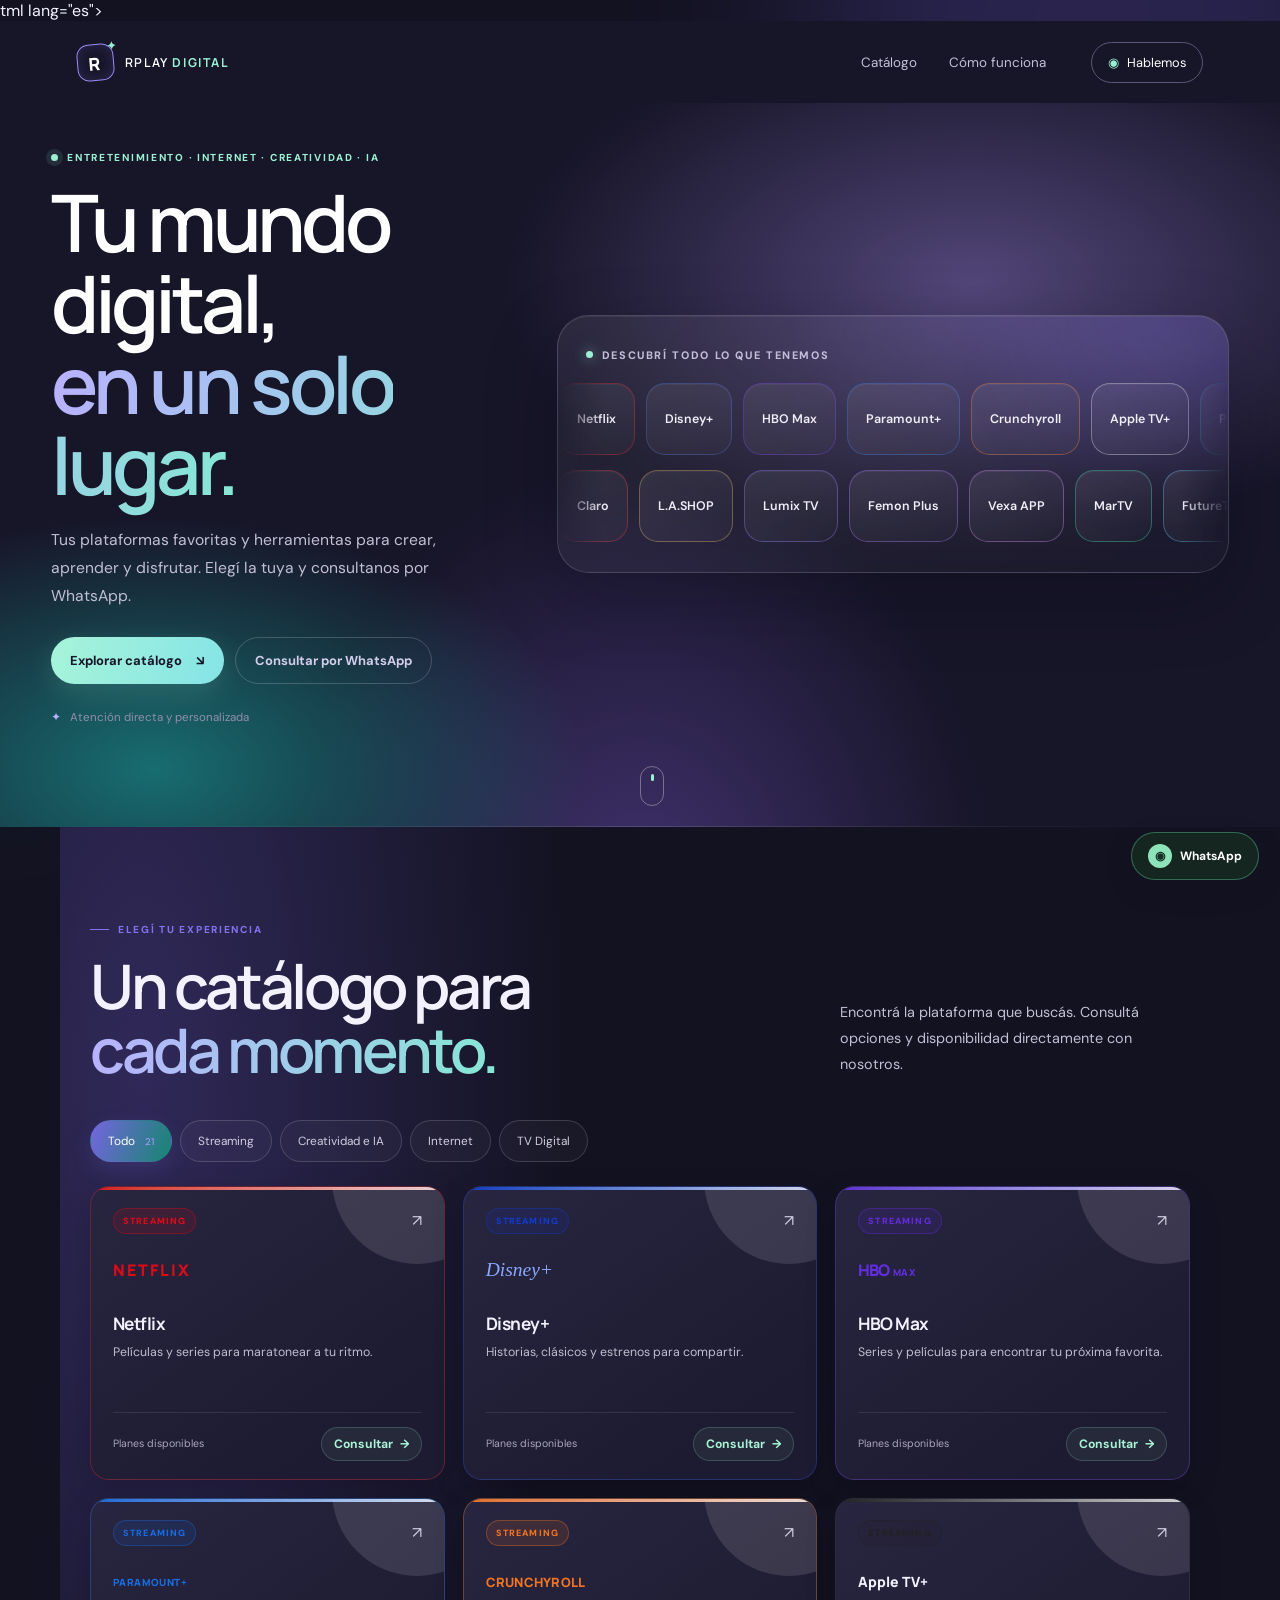
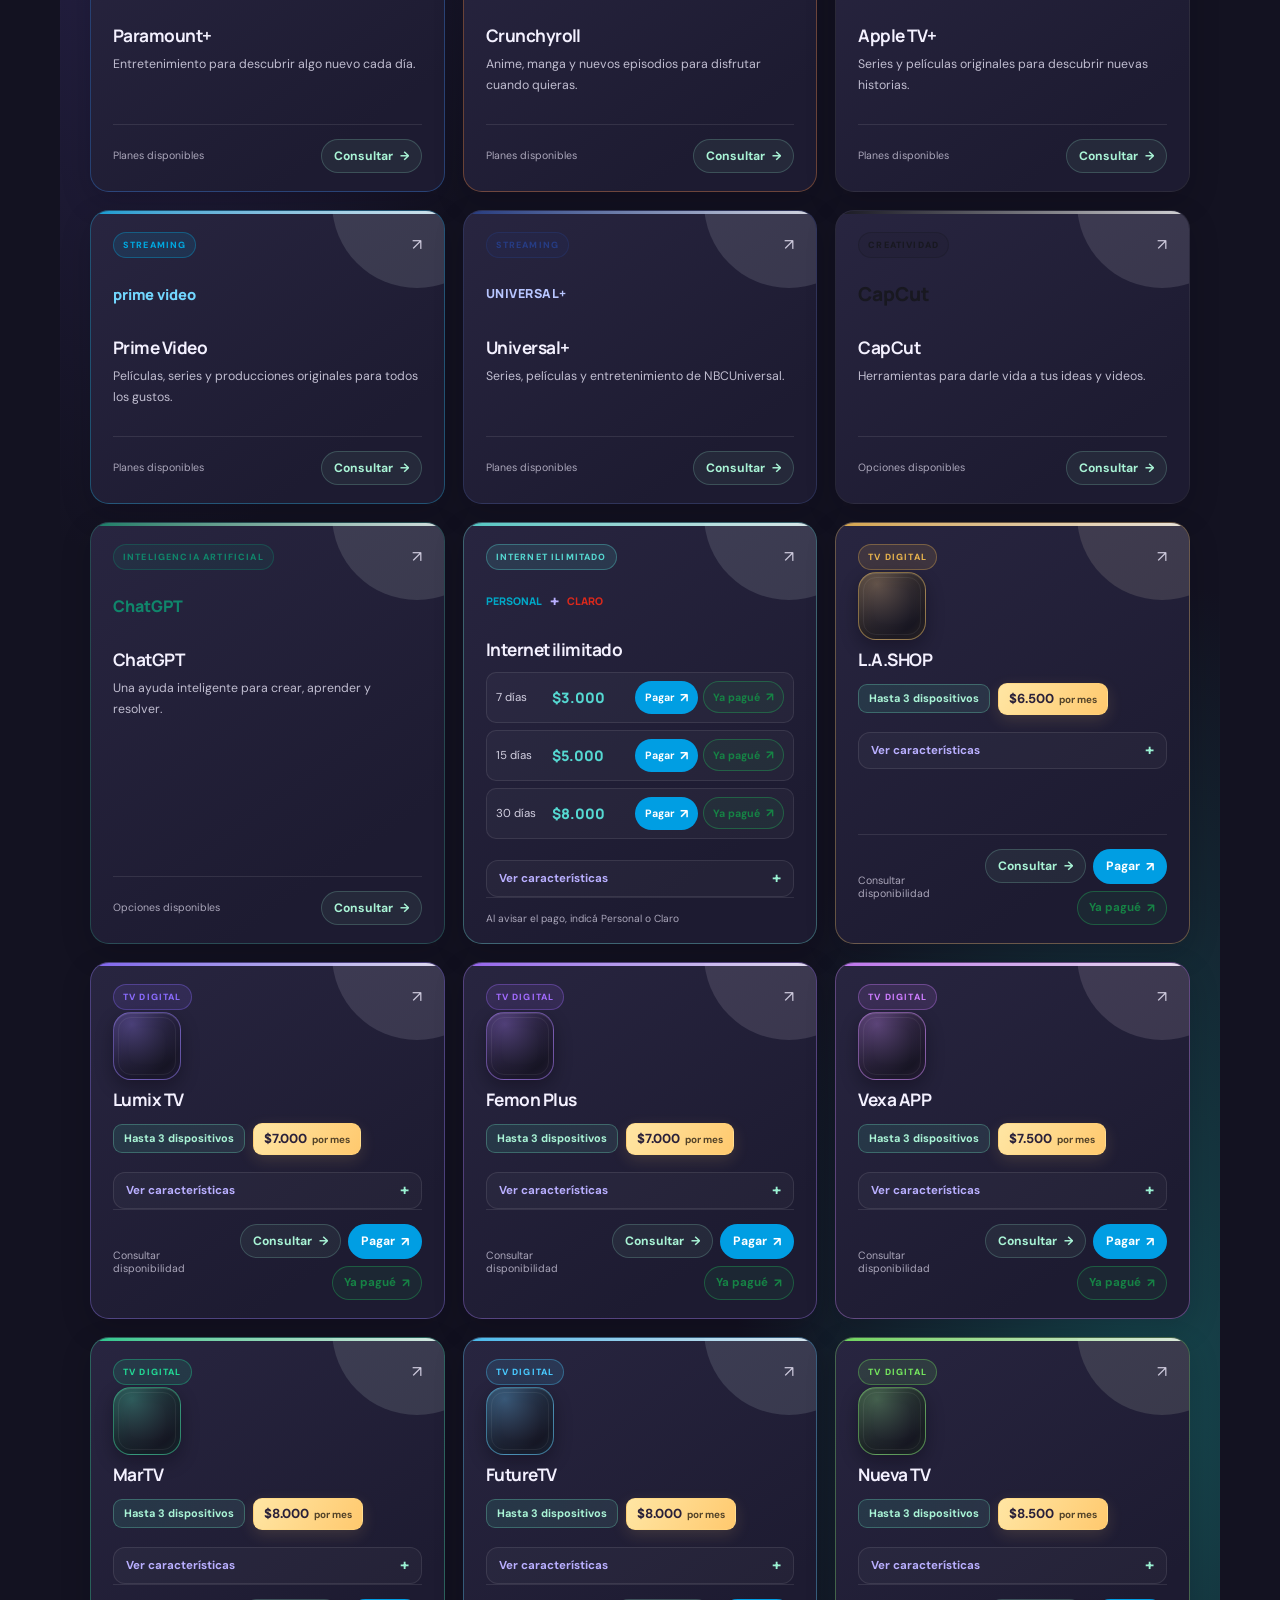
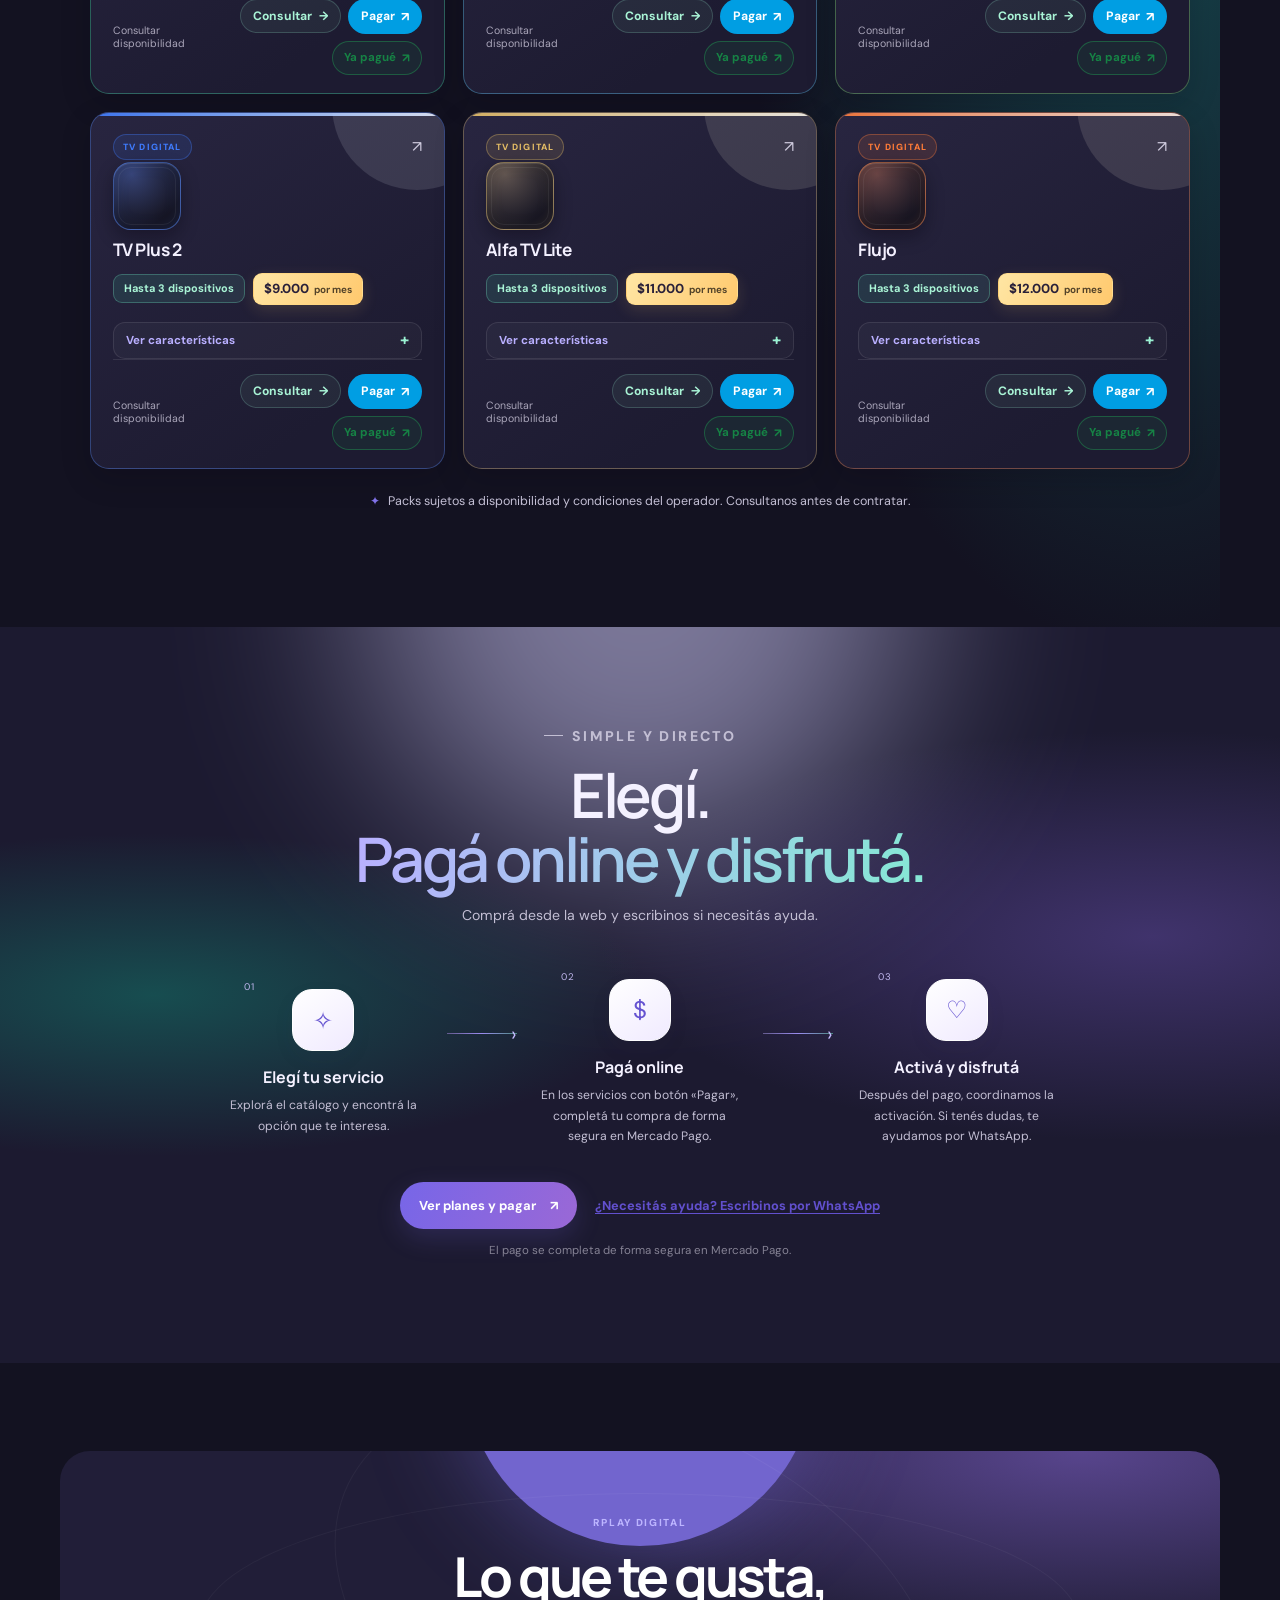
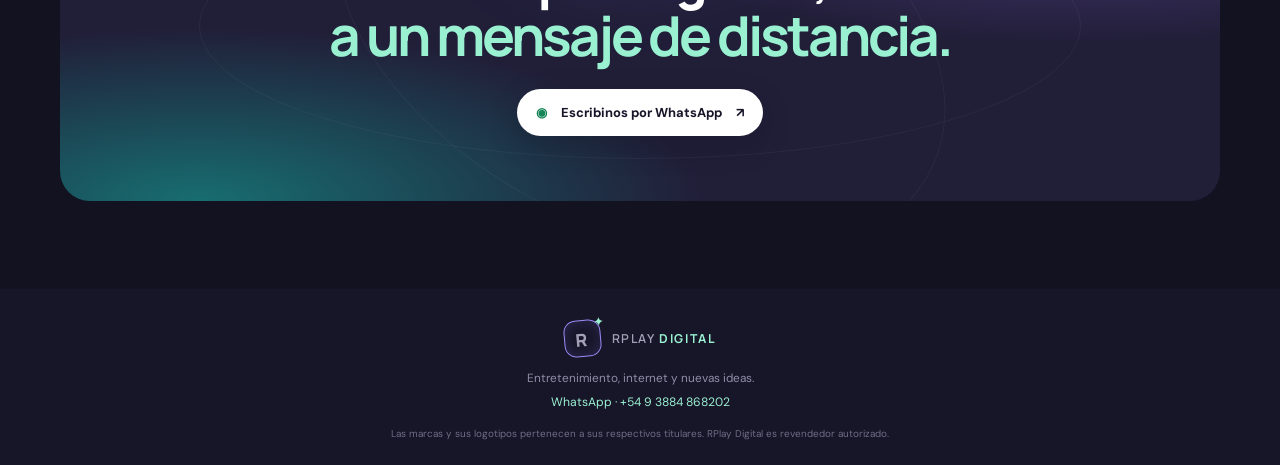
==== index.html @ 7e79f1ab "Subir estructura inicial del sitio" ====
tml lang="es">
<head>
  <meta charset="utf-8">
  <meta name="viewport" content="width=device-width, initial-scale=1">
  <meta name="theme-color" content="#171528">
  <meta name="description" content="Entretenimiento, internet, creatividad e inteligencia artificial con RPlay Digital.">
  <title>RPlay Digital — Tu mundo digital, en un solo lugar</title>
  <link rel="preconnect" href="https://fonts.googleapis.com">
  <link rel="preconnect" href="https://fonts.gstatic.com" crossorigin>
  <link href="https://fonts.googleapis.com/css2?family=DM+Sans:wght@400;500;600;700&family=Manrope:wght@400;500;600;700;800&display=swap" rel="stylesheet">
  <link rel="stylesheet" href="styles.css?v=20261019-rplay-internet-all-plans">
</head>
<body>
  <div class="ambient ambient-one" aria-hidden="true"></div>
  <div class="ambient ambient-two" aria-hidden="true"></div>
  <div class="stars" aria-hidden="true"></div>

  <header class="header">
    <a class="brand" href="#inicio" aria-label="RPlay Digital, inicio">
      <span class="brand-mark">R<i>✦</i></span><span>RPLAY <b>DIGITAL</b></span>
    </a>
    <nav class="nav" id="nav"><a href="#catalogo">Catálogo</a><a href="#como-funciona">Cómo funciona</a></nav>
    <a class="header-link" href="https://wa.me/5493884868202?text=Hola%2C%20quiero%20consultar%20por%20RPlay%20Digital." target="_blank" rel="noopener noreferrer"><span>◉</span> Hablemos</a>
  </header>

  <main id="inicio">
    <section class="hero">
      <div class="hero-copy reveal">
        <p class="eyebrow"><i></i> ENTRETENIMIENTO · INTERNET · CREATIVIDAD · IA</p>
        <h1>Tu mundo digital,<br><em>en un solo lugar.</em></h1>
        <p class="lead">Tus plataformas favoritas y herramientas para crear, aprender y disfrutar. Elegí la tuya y consultanos por WhatsApp.</p>
        <div class="hero-actions"><a class="button button-mint" href="#catalogo">Explorar catálogo <span>↘</span></a><a class="button button-outline" href="https://wa.me/5493884868202?text=Hola%2C%20quiero%20hacer%20una%20consulta." target="_blank" rel="noopener noreferrer">Consultar por WhatsApp</a></div>
        <p class="small-note"><span>✦</span> Atención directa y personalizada</p>
      </div>
      <div class="hero-art reveal" role="group" aria-label="Marcas disponibles en el catálogo">
        <div class="streaming-showcase">
          <p class="showcase-label">DESCUBRÍ TODO LO QUE TENEMOS</p>
          <div class="platform-marquee" id="platform-marquee" aria-label="Plataformas disponibles"></div>
        </div>
      </div>      <a class="scroll-cue" href="#catalogo" aria-label="Bajar al catálogo"><span></span></a>
    </section>

    <section class="catalog section" id="catalogo">
      <div class="section-heading reveal">
        <div><p class="eyebrow light"><i></i> ELEGÍ TU EXPERIENCIA</p><h2>Un catálogo para<br><em>cada momento.</em></h2></div>
        <p>Encontrá la plataforma que buscás. Consultá opciones y disponibilidad directamente con nosotros.</p>
      </div>
      <div class="filters reveal" role="group" aria-label="Filtrar catálogo">
        <button class="filter active" data-filter="todos" type="button" aria-pressed="true">Todo <small>21</small></button>
        <button class="filter" data-filter="streaming" type="button" aria-pressed="false">Streaming</button>
        <button class="filter" data-filter="creatividad" type="button" aria-pressed="false">Creatividad e IA</button>
        <button class="filter" data-filter="internet" type="button" aria-pressed="false">Internet</button>
        <button class="filter" data-filter="tv" type="button" aria-pressed="false">TV Digital</button>
      </div>

      <div class="products">
        <article class="product reveal" data-category="streaming" style="--accent:#e50914;--tint:#fff0f0">
          <div class="product-meta"><span>STREAMING</span><b>↗</b></div>
          <div class="logo netflix"><img src="https://cdn.simpleicons.org/netflix/E50914" alt="Netflix" loading="lazy"><strong>NETFLIX</strong></div>
          <h3>Netflix</h3><p>Películas y series para maratonear a tu ritmo.</p>
          <div class="product-bottom"><span>Planes disponibles</span><a class="order-link" data-product="Netflix" href="#">Consultar <b>→</b></a></div>
        </article>
        <article class="product reveal" data-category="streaming" style="--accent:#113ccf;--tint:#eef2ff">
          <div class="product-meta"><span>STREAMING</span><b>↗</b></div>
          <div class="logo disney"><img src="https://commons.wikimedia.org/wiki/Special:Redirect/file/Disney%2B%202024.svg" alt="Disney+" loading="lazy"><strong>Disney<span>+</span></strong></div>
          <h3>Disney+</h3><p>Historias, clásicos y estrenos para compartir.</p>
          <div class="product-bottom"><span>Planes disponibles</span><a class="order-link" data-product="Disney+" href="#">Consultar <b>→</b></a></div>
        </article>
        <article class="product reveal" data-category="streaming" style="--accent:#642de0;--tint:#f3eeff">
          <div class="product-meta"><span>STREAMING</span><b>↗</b></div>
          <div class="logo hbo"><img src="https://cdn.simpleicons.org/hbomax/642DE0" alt="HBO Max" loading="lazy"><strong>HBO<span>MAX</span></strong></div>
          <h3>HBO Max</h3><p>Series y películas para encontrar tu próxima favorita.</p>
          <div class="product-bottom"><span>Planes disponibles</span><a class="order-link" data-product="HBO Max" href="#">Consultar <b>→</b></a></div>
        </article>
        <article class="product reveal" data-category="streaming" style="--accent:#176fe5;--tint:#edf5ff">
          <div class="product-meta"><span>STREAMING</span><b>↗</b></div>
          <div class="logo paramount"><img src="https://cdn.simpleicons.org/paramountplus/176FE5" alt="Paramount+" loading="lazy"><strong>PARAMOUNT<span>+</span></strong></div>
          <h3>Paramount+</h3><p>Entretenimiento para descubrir algo nuevo cada día.</p>
          <div class="product-bottom"><span>Planes disponibles</span><a class="order-link" data-product="Paramount+" href="#">Consultar <b>→</b></a></div>
        </article>
        <article class="product reveal" data-category="streaming" style="--accent:#f47521;--tint:#fff2e8">
          <div class="product-meta"><span>STREAMING</span><b>↗</b></div>
          <div class="logo crunchyroll"><img src="https://cdn.simpleicons.org/crunchyroll/F47521" alt="Crunchyroll" loading="lazy"><strong>CRUNCHYROLL</strong></div>
          <h3>Crunchyroll</h3><p>Anime, manga y nuevos episodios para disfrutar cuando quieras.</p>
          <div class="product-bottom"><span>Planes disponibles</span><a class="order-link" data-product="Crunchyroll" href="#">Consultar <b>→</b></a></div>
        </article>        <article class="product reveal" data-category="streaming" style="--accent:#222222;--tint:#f0eff4">
          <div class="product-meta"><span>STREAMING</span><b>↗</b></div>
          <div class="logo appletv"><img src="https://cdn.simpleicons.org/appletv/222222" alt="Apple TV+" loading="lazy"><strong>Apple TV+</strong></div>
          <h3>Apple TV+</h3><p>Series y películas originales para descubrir nuevas historias.</p>
          <div class="product-bottom"><span>Planes disponibles</span><a class="order-link" data-product="Apple TV+" href="#">Consultar <b>→</b></a></div>
        </article>
        <article class="product reveal" data-category="streaming" style="--accent:#00a8e0;--tint:#e8f8ff">
          <div class="product-meta"><span>STREAMING</span><b>↗</b></div>
          <div class="logo primevideo"><img src="https://commons.wikimedia.org/wiki/Special:Redirect/file/Prime%20Video%20logo%20%282024%29.svg" alt="Prime Video" loading="lazy"><strong>prime video</strong></div>
          <h3>Prime Video</h3><p>Películas, series y producciones originales para todos los gustos.</p>
          <div class="product-bottom"><span>Planes disponibles</span><a class="order-link" data-product="Prime Video" href="#">Consultar <b>→</b></a></div>
        </article>
        <article class="product reveal" data-category="streaming" style="--accent:#263c84;--tint:#eef1ff">
          <div class="product-meta"><span>STREAMING</span><b>↗</b></div>
          <div class="logo universalplus"><img src="https://universalplus.com/assets/logo.svg" alt="Universal+" loading="lazy"><strong>UNIVERSAL+</strong></div>
          <h3>Universal+</h3><p>Series, películas y entretenimiento de NBCUniversal.</p>
          <div class="product-bottom"><span>Planes disponibles</span><a class="order-link" data-product="Universal+" href="#">Consultar <b>→</b></a></div>
        </article>        <article class="product reveal" data-category="creatividad" style="--accent:#181820;--tint:#efeff2">
          <div class="product-meta"><span>CREATIVIDAD</span><b>↗</b></div>
          <div class="logo capcut"><img src="https://commons.wikimedia.org/wiki/Special:Redirect/file/CapCut%20logo.svg" alt="CapCut" loading="lazy"><strong>CapCut</strong></div>
          <h3>CapCut</h3><p>Herramientas para darle vida a tus ideas y videos.</p>
          <div class="product-bottom"><span>Opciones disponibles</span><a class="order-link" data-product="CapCut" href="#">Consultar <b>→</b></a></div>
        </article>
        <article class="product reveal" data-category="creatividad" style="--accent:#10866b;--tint:#eaf8f3">
          <div class="product-meta"><span>INTELIGENCIA ARTIFICIAL</span><b>↗</b></div>
          <div class="logo chatgpt"><img src="https://commons.wikimedia.org/wiki/Special:Redirect/file/OpenAI%20logo%202025%20%28symbol%29.svg" alt="ChatGPT" loading="lazy"><strong>ChatGPT</strong></div>
          <h3>ChatGPT</h3><p>Una ayuda inteligente para crear, aprender y resolver.</p>
          <div class="product-bottom"><span>Opciones disponibles</span><a class="order-link" data-product="ChatGPT" href="#">Consultar <b>→</b></a></div>
        </article>
        <article class="product reveal" data-category="internet" style="--accent:#55d8d1;--tint:#e8fbff">
          <div class="product-meta"><span>INTERNET ILIMITADO</span><b>↗</b></div>
          <div class="internet-providers" aria-label="Disponible con Personal y Claro">
            <div class="logo personal"><img src="https://www.personal.com.ar/content/dam/teco-cms-ecosystem/logo/brand.svg" alt="Personal" loading="lazy"><strong>PERSONAL</strong></div>
            <span class="provider-divider" aria-hidden="true">+</span>
            <div class="logo claro"><img src="https://www.claro.com.ar/static/claro-logo-red-atlas-2.svg" alt="Claro" loading="lazy"><strong>CLARO</strong></div>
          </div>
          <h3>Internet ilimitado</h3>
          <div class="internet-prices" aria-label="Elegí la duración del pack">
            <div class="internet-price-option"><span>7 días</span><strong>$3.000</strong><div class="product-actions"><a class="payment-link" data-receipt-product="Internet ilimitado · 7 días" href="https://mpago.li/23w88dt" target="_blank" rel="noopener noreferrer" aria-label="Pagar internet ilimitado por 7 días, 3.000 pesos, con Mercado Pago">Pagar <b>↗</b></a></div></div>
            <div class="internet-price-option"><span>15 días</span><strong>$5.000</strong><div class="product-actions"><a class="payment-link" data-receipt-product="Internet ilimitado · 15 días" href="https://mpago.li/21dtBJM" target="_blank" rel="noopener noreferrer" aria-label="Pagar internet ilimitado por 15 días, 5.000 pesos, con Mercado Pago">Pagar <b>↗</b></a></div></div>
            <div class="internet-price-option"><span>30 días</span><strong>$8.000</strong><div class="product-actions"><a class="payment-link" data-receipt-product="Internet ilimitado · 30 días" href="https://mpago.li/128BmPK" target="_blank" rel="noopener noreferrer" aria-label="Pagar internet ilimitado por 30 días, 8.000 pesos, con Mercado Pago">Pagar <b>↗</b></a></div></div>
          </div>
          <details class="tv-features">
            <summary>Ver características</summary>
            <p>Compatible solo con Android, celulares y Smart TV.</p>
            <span class="tv-features__label">Compatible con</span>
            <div class="tv-compatibility" aria-label="Compatible con Android, celulares y Smart TV">
              <span><img src="https://cdn.simpleicons.org/android/3DDC84" alt="" loading="lazy">Android</span>
              <span><svg viewBox="0 0 24 24" aria-hidden="true"><rect x="5" y="2.5" width="14" height="19" rx="2.5"></rect><path d="M10 18.5h4"></path></svg>Celular</span>
              <span><svg viewBox="0 0 24 24" aria-hidden="true"><rect x="2.5" y="3.5" width="19" height="14" rx="2"></rect><path d="M8 21h8M12 17.5V21"></path></svg>Smart TV</span>
            </div>
          </details>
          <div class="product-bottom"><span>Al avisar el pago, indicá Personal o Claro</span></div>
        </article>
        <article class="product reveal" data-category="tv" style="--accent:#e8b34d;--tint:#fff5df">
          <div class="product-meta"><span>TV DIGITAL</span><b>↗</b></div>
          <div class="logo tv-app"><span class="tv-app-tile"><img src="assets/tv-apps/la-shop.png" alt="Logo L.A.SHOP" loading="lazy"></span></div>
          <h3>L.A.SHOP</h3><p class="tv-offer-summary"><span>Hasta 3 dispositivos</span><strong>$6.500 <small>por mes</small></strong></p>
          <details class="tv-features tv-features--alfa">
            <summary>Ver características</summary>
            <p>Funciona en hasta <strong>3 dispositivos</strong>.</p>
            <span class="tv-features__label">Compatible con</span>
            <div class="tv-compatibility" aria-label="Compatible con IPTV Smarters, LG, Samsung, Smart TV y celulares">
              <span><img src="assets/tv-apps/iptv-smarters-white.png" alt="" loading="lazy">IPTV Smarters</span>
              <span><img src="https://cdn.simpleicons.org/LG/A50034" alt="" loading="lazy">LG</span>
              <span><img src="https://cdn.simpleicons.org/Samsung/1428A0" alt="" loading="lazy">Samsung</span>
              <span><svg viewBox="0 0 24 24" aria-hidden="true"><rect x="2.5" y="3.5" width="19" height="14" rx="2"></rect><path d="M8 21h8M12 17.5V21"></path></svg>Smart TV</span>
              <span><svg viewBox="0 0 24 24" aria-hidden="true"><rect x="5" y="2.5" width="14" height="19" rx="2.5"></rect><path d="M10 18.5h4"></path></svg>Celular</span>
            </div>
          </details>
          <div class="product-bottom"><span>Consultar disponibilidad</span><div class="product-actions"><a class="order-link" data-product="L.A.SHOP" href="#">Consultar <b>→</b></a><a class="payment-link" href="https://mpago.li/1RS4ysj" target="_blank" rel="noopener noreferrer" aria-label="Pagar L.A.SHOP, 6.500 pesos, con Mercado Pago">Pagar <b>↗</b></a></div></div>
        </article>
        <article class="product reveal" data-category="tv" style="--accent:#8b6cff;--tint:#eee9ff">
          <div class="product-meta"><span>TV DIGITAL</span><b>↗</b></div>
          <div class="logo tv-app"><span class="tv-app-tile"><img src="assets/tv-apps/tv-color.png" alt="Logo Lumix TV" loading="lazy"></span></div>
          <h3>Lumix TV</h3><p class="tv-offer-summary"><span>Hasta 3 dispositivos</span><strong>$7.000 <small>por mes</small></strong></p>
          <details class="tv-features tv-features--alfa">
            <summary>Ver características</summary>
            <p>Funciona en hasta <strong>3 dispositivos</strong>.</p>
            <span class="tv-features__label">Compatible con</span>
            <div class="tv-compatibility" aria-label="Compatible con Android, Smart TV y celulares">
              <span><img src="https://cdn.simpleicons.org/android/3DDC84" alt="" loading="lazy">Android</span>
              <span><svg viewBox="0 0 24 24" aria-hidden="true"><rect x="5" y="2.5" width="14" height="19" rx="2.5"></rect><path d="M10 18.5h4"></path></svg>Celular</span>
              <span><svg viewBox="0 0 24 24" aria-hidden="true"><rect x="2.5" y="3.5" width="19" height="14" rx="2"></rect><path d="M8 21h8M12 17.5V21"></path></svg>Smart TV</span>
            </div>
          </details>
          <div class="product-bottom"><span>Consultar disponibilidad</span><div class="product-actions"><a class="order-link" data-product="Lumix TV" href="#">Consultar <b>→</b></a><a class="payment-link" href="https://mpago.li/2Nfvevu" target="_blank" rel="noopener noreferrer" aria-label="Pagar Lumix TV, 7.000 pesos, con Mercado Pago">Pagar <b>↗</b></a></div></div>
        </article>
        <article class="product reveal" data-category="tv" style="--accent:#a26bff;--tint:#f3eaff">
          <div class="product-meta"><span>TV DIGITAL</span><b>↗</b></div>
          <div class="logo tv-app"><span class="tv-app-tile"><img src="assets/tv-apps/femon-plus.png" alt="Logo Femon Plus" loading="lazy"></span></div>
          <h3>Femon Plus</h3><p class="tv-offer-summary"><span>Hasta 3 dispositivos</span><strong>$7.000 <small>por mes</small></strong></p>
          <details class="tv-features tv-features--alfa">
            <summary>Ver características</summary>
            <p>Funciona en hasta <strong>3 dispositivos</strong>.</p>
            <span class="tv-features__label">Compatible con</span>
            <div class="tv-compatibility" aria-label="Compatible con Android, Smart TV y celulares">
              <span><img src="https://cdn.simpleicons.org/android/3DDC84" alt="" loading="lazy">Android</span>
              <span><svg viewBox="0 0 24 24" aria-hidden="true"><rect x="5" y="2.5" width="14" height="19" rx="2.5"></rect><path d="M10 18.5h4"></path></svg>Celular</span>
              <span><svg viewBox="0 0 24 24" aria-hidden="true"><rect x="2.5" y="3.5" width="19" height="14" rx="2"></rect><path d="M8 21h8M12 17.5V21"></path></svg>Smart TV</span>
            </div>
          </details>
          <div class="product-bottom"><span>Consultar disponibilidad</span><div class="product-actions"><a class="order-link" data-product="Femon Plus" href="#">Consultar <b>→</b></a><a class="payment-link" href="https://mpago.li/2Nfvevu" target="_blank" rel="noopener noreferrer" aria-label="Pagar Femon Plus, 7.000 pesos, con Mercado Pago">Pagar <b>↗</b></a></div></div>
        </article>
        <article class="product reveal" data-category="tv" style="--accent:#ce7dff;--tint:#f9eaff">
          <div class="product-meta"><span>TV DIGITAL</span><b>↗</b></div>
          <div class="logo tv-app"><span class="tv-app-tile"><img src="assets/tv-apps/vexa-app.png" alt="Logo Vexa APP" loading="lazy"></span></div>
          <h3>Vexa APP</h3><p class="tv-offer-summary"><span>Hasta 3 dispositivos</span><strong>$7.500 <small>por mes</small></strong></p>
          <details class="tv-features tv-features--alfa">
            <summary>Ver características</summary>
            <p>Funciona en hasta <strong>3 dispositivos</strong>.</p>
            <span class="tv-features__label">Compatible con</span>
            <div class="tv-compatibility" aria-label="Compatible con Android, Smart TV y celulares">
              <span><img src="https://cdn.simpleicons.org/android/3DDC84" alt="" loading="lazy">Android</span>
              <span><svg viewBox="0 0 24 24" aria-hidden="true"><rect x="5" y="2.5" width="14" height="19" rx="2.5"></rect><path d="M10 18.5h4"></path></svg>Celular</span>
              <span><svg viewBox="0 0 24 24" aria-hidden="true"><rect x="2.5" y="3.5" width="19" height="14" rx="2"></rect><path d="M8 21h8M12 17.5V21"></path></svg>Smart TV</span>
            </div>
          </details>
          <div class="product-bottom"><span>Consultar disponibilidad</span><div class="product-actions"><a class="order-link" data-product="Vexa APP" href="#">Consultar <b>→</b></a><a class="payment-link" href="https://mpago.li/1pTqX5h" target="_blank" rel="noopener noreferrer" aria-label="Pagar Vexa APP, 7.500 pesos, con Mercado Pago">Pagar <b>↗</b></a></div></div>
        </article>
        <article class="product reveal" data-category="tv" style="--accent:#22d995;--tint:#e7fff5">
          <div class="product-meta"><span>TV DIGITAL</span><b>↗</b></div>
          <div class="logo tv-app"><span class="tv-app-tile"><img src="assets/tv-apps/martv-logo.png" alt="Logo MarTV" loading="lazy"></span></div>
          <h3>MarTV</h3><p class="tv-offer-summary"><span>Hasta 3 dispositivos</span><strong>$8.000 <small>por mes</small></strong></p>
          <details class="tv-features tv-features--alfa">
            <summary>Ver características</summary>
            <p>Funciona en hasta <strong>3 dispositivos</strong>.</p>
            <span class="tv-features__label">Compatible con</span>
            <div class="tv-compatibility" aria-label="Compatible con Android, Smart TV y celulares">
              <span><img src="https://cdn.simpleicons.org/android/3DDC84" alt="" loading="lazy">Android</span>
              <span><svg viewBox="0 0 24 24" aria-hidden="true"><rect x="5" y="2.5" width="14" height="19" rx="2.5"></rect><path d="M10 18.5h4"></path></svg>Celular</span>
              <span><svg viewBox="0 0 24 24" aria-hidden="true"><rect x="2.5" y="3.5" width="19" height="14" rx="2"></rect><path d="M8 21h8M12 17.5V21"></path></svg>Smart TV</span>
            </div>
          </details>
          <div class="product-bottom"><span>Consultar disponibilidad</span><div class="product-actions"><a class="order-link" data-product="MarTV" href="#">Consultar <b>→</b></a><a class="payment-link" href="https://mpago.li/1tPyaEx" target="_blank" rel="noopener noreferrer" aria-label="Pagar MarTV, 8.000 pesos, con Mercado Pago">Pagar <b>↗</b></a></div></div>
        </article>
        <article class="product reveal" data-category="tv" style="--accent:#48caff;--tint:#e6f8ff">
          <div class="product-meta"><span>TV DIGITAL</span><b>↗</b></div>
          <div class="logo tv-app"><span class="tv-app-tile"><img src="assets/tv-apps/future-tv.png" alt="Logo FutureTV" loading="lazy"></span></div>
          <h3>FutureTV</h3><p class="tv-offer-summary"><span>Hasta 3 dispositivos</span><strong>$8.000 <small>por mes</small></strong></p>
          <details class="tv-features tv-features--alfa">
            <summary>Ver características</summary>
            <p>Funciona en hasta <strong>3 dispositivos</strong>.</p>
            <span class="tv-features__label">Compatible con</span>
            <div class="tv-compatibility" aria-label="Compatible con Android, Smart TV y celulares">
              <span><img src="https://cdn.simpleicons.org/android/3DDC84" alt="" loading="lazy">Android</span>
              <span><svg viewBox="0 0 24 24" aria-hidden="true"><rect x="5" y="2.5" width="14" height="19" rx="2.5"></rect><path d="M10 18.5h4"></path></svg>Celular</span>
              <span><svg viewBox="0 0 24 24" aria-hidden="true"><rect x="2.5" y="3.5" width="19" height="14" rx="2"></rect><path d="M8 21h8M12 17.5V21"></path></svg>Smart TV</span>
            </div>
          </details>
          <div class="product-bottom"><span>Consultar disponibilidad</span><div class="product-actions"><a class="order-link" data-product="FutureTV" href="#">Consultar <b>→</b></a><a class="payment-link" href="https://mpago.li/1tPyaEx" target="_blank" rel="noopener noreferrer" aria-label="Pagar FutureTV, 8.000 pesos, con Mercado Pago">Pagar <b>↗</b></a></div></div>
        </article>
        <article class="product reveal" data-category="tv" style="--accent:#75e85e;--tint:#e9ffe6">
          <div class="product-meta"><span>TV DIGITAL</span><b>↗</b></div>
          <div class="logo tv-app"><span class="tv-app-tile"><img src="assets/tv-apps/tv-verde.png" alt="Logo Nueva TV" loading="lazy"></span></div>
          <h3>Nueva TV</h3><p class="tv-offer-summary"><span>Hasta 3 dispositivos</span><strong>$8.500 <small>por mes</small></strong></p>
          <details class="tv-features tv-features--alfa">
            <summary>Ver características</summary>
            <p>Funciona en hasta <strong>3 dispositivos</strong>.</p>
            <span class="tv-features__label">Compatible con</span>
            <div class="tv-compatibility" aria-label="Compatible con Android, Smart TV y celulares">
              <span><img src="https://cdn.simpleicons.org/android/3DDC84" alt="" loading="lazy">Android</span>
              <span><svg viewBox="0 0 24 24" aria-hidden="true"><rect x="5" y="2.5" width="14" height="19" rx="2.5"></rect><path d="M10 18.5h4"></path></svg>Celular</span>
              <span><svg viewBox="0 0 24 24" aria-hidden="true"><rect x="2.5" y="3.5" width="19" height="14" rx="2"></rect><path d="M8 21h8M12 17.5V21"></path></svg>Smart TV</span>
            </div>
          </details>
          <div class="product-bottom"><span>Consultar disponibilidad</span><div class="product-actions"><a class="order-link" data-product="Nueva TV" href="#">Consultar <b>→</b></a><a class="payment-link" href="https://mpago.li/2TcrcE5" target="_blank" rel="noopener noreferrer" aria-label="Pagar Nueva TV, 8.500 pesos, con Mercado Pago">Pagar <b>↗</b></a></div></div>
        </article>
        <article class="product reveal" data-category="tv" style="--accent:#3f7cff;--tint:#e9f0ff">
          <div class="product-meta"><span>TV DIGITAL</span><b>↗</b></div>
          <div class="logo tv-app"><span class="tv-app-tile"><img src="assets/tv-apps/tv-plus-2-logo.png" alt="Logo TV Plus 2" loading="lazy"></span></div>
          <h3>TV Plus 2</h3><p class="tv-offer-summary"><span>Hasta 3 dispositivos</span><strong>$9.000 <small>por mes</small></strong></p>
          <details class="tv-features tv-features--alfa">
            <summary>Ver características</summary>
            <p>Funciona en hasta <strong>3 dispositivos</strong>.</p>
            <span class="tv-features__label">Compatible con</span>
            <div class="tv-compatibility" aria-label="Compatible con Android, Smart TV y celulares">
              <span><img src="https://cdn.simpleicons.org/android/3DDC84" alt="" loading="lazy">Android</span>
              <span><svg viewBox="0 0 24 24" aria-hidden="true"><rect x="5" y="2.5" width="14" height="19" rx="2.5"></rect><path d="M10 18.5h4"></path></svg>Celular</span>
              <span><svg viewBox="0 0 24 24" aria-hidden="true"><rect x="2.5" y="3.5" width="19" height="14" rx="2"></rect><path d="M8 21h8M12 17.5V21"></path></svg>Smart TV</span>
            </div>
          </details>
          <div class="product-bottom"><span>Consultar disponibilidad</span><div class="product-actions"><a class="order-link" data-product="TV Plus 2" href="#">Consultar <b>→</b></a><a class="payment-link" href="https://mpago.li/1GKCCeE" target="_blank" rel="noopener noreferrer" aria-label="Pagar TV Plus 2, 9.000 pesos, con Mercado Pago">Pagar <b>↗</b></a></div></div>
        </article>
        <article class="product reveal" data-category="tv" style="--accent:#e4bd65;--tint:#fff8e5">
          <div class="product-meta"><span>TV DIGITAL</span><b>↗</b></div>
          <div class="logo tv-app"><span class="tv-app-tile"><img src="assets/tv-apps/alfa-tv-lite-logo-full.png" alt="Logo Alfa TV Lite, con el texto ALFA TV" loading="lazy"></span></div>
          <h3>Alfa TV Lite</h3><p class="tv-offer-summary"><span>Hasta 3 dispositivos</span><strong>$11.000 <small>por mes</small></strong></p>
          <details class="tv-features tv-features--alfa">
            <summary>Ver características</summary>
            <p>Funciona en hasta <strong>3 dispositivos</strong>.</p>
            <span class="tv-features__label">Compatible con</span>
            <div class="tv-compatibility" aria-label="Compatible con Roku, Android, LG, Samsung, celulares, IPTV Smarters y Smart TV">
              <span><img src="https://cdn.simpleicons.org/roku/662D91" alt="" loading="lazy">Roku</span>
              <span><img src="https://cdn.simpleicons.org/android/3DDC84" alt="" loading="lazy">Android</span>
              <span><img src="https://cdn.simpleicons.org/lg/A50034" alt="" loading="lazy">LG</span>
              <span><img src="https://cdn.simpleicons.org/samsung/1428A0" alt="" loading="lazy">Samsung</span>
              <span><img src="assets/tv-apps/iptv-smarters-white.png" alt="" loading="lazy">IPTV Smarters</span>
              <span><svg viewBox="0 0 24 24" aria-hidden="true"><rect x="5" y="2.5" width="14" height="19" rx="2.5"></rect><path d="M10 18.5h4"></path></svg>Celular</span>
              <span><svg viewBox="0 0 24 24" aria-hidden="true"><rect x="2.5" y="3.5" width="19" height="14" rx="2"></rect><path d="M8 21h8M12 17.5V21"></path></svg>Smart TV</span>
            </div>
          </details>
          <div class="product-bottom"><span>Consultar disponibilidad</span><div class="product-actions"><a class="order-link" data-product="Alfa TV Lite" href="#">Consultar <b>→</b></a><a class="payment-link" href="https://mpago.li/1ESJW9T" target="_blank" rel="noopener noreferrer" aria-label="Pagar Alfa TV Lite, 11.000 pesos, con Mercado Pago">Pagar <b>↗</b></a></div></div>
        </article>
        <article class="product reveal" data-category="tv" style="--accent:#ff7c38;--tint:#fff0e5">
          <div class="product-meta"><span>TV DIGITAL</span><b>↗</b></div>
          <div class="logo tv-app"><span class="tv-app-tile"><img src="assets/tv-apps/flujo.png" alt="Logo Flujo" loading="lazy"></span></div>
          <h3>Flujo</h3><p class="tv-offer-summary"><span>Hasta 3 dispositivos</span><strong>$12.000 <small>por mes</small></strong></p>
          <details class="tv-features tv-features--alfa">
            <summary>Ver características</summary>
            <p>Funciona en hasta <strong>3 dispositivos</strong>.</p>
            <span class="tv-features__label">Compatible con</span>
            <div class="tv-compatibility" aria-label="Compatible con Android, celulares y Smart TV">
              <span><img src="https://cdn.simpleicons.org/android/3DDC84" alt="" loading="lazy">Android</span>
              <span><svg viewBox="0 0 24 24" aria-hidden="true"><rect x="5" y="2.5" width="14" height="19" rx="2.5"></rect><path d="M10 18.5h4"></path></svg>Celular</span>
              <span><svg viewBox="0 0 24 24" aria-hidden="true"><rect x="2.5" y="3.5" width="19" height="14" rx="2"></rect><path d="M8 21h8M12 17.5V21"></path></svg>Smart TV</span>
            </div>
          </details>
          <div class="product-bottom"><span>Consultar disponibilidad</span><div class="product-actions"><a class="order-link" data-product="Flujo" href="#">Consultar <b>→</b></a><a class="payment-link" href="https://mpago.li/14vaEgL" target="_blank" rel="noopener noreferrer" aria-label="Pagar Flujo, 12.000 pesos, con Mercado Pago">Pagar <b>↗</b></a></div></div>
        </article>
      </div>
      <p class="catalog-note reveal"><span>✦</span> Packs sujetos a disponibilidad y condiciones del operador. Consultanos antes de contratar.</p>
    </section>

    <section class="how section" id="como-funciona">
      <div class="how-heading reveal"><p class="eyebrow light"><i></i> SIMPLE Y DIRECTO</p><h2>Elegí.<br><em>Pagá online y disfrutá.</em></h2><p>Comprá desde la web y escribinos si necesitás ayuda.</p></div>
      <div class="steps">
        <article class="step reveal"><span class="step-no">01</span><div class="step-icon">✧</div><h3>Elegí tu servicio</h3><p>Explorá el catálogo y encontrá la opción que te interesa.</p></article>
        <div class="connector"></div>
        <article class="step reveal"><span class="step-no">02</span><div class="step-icon">$</div><h3>Pagá online</h3><p>En los servicios con botón «Pagar», completá tu compra de forma segura en Mercado Pago.</p></article>
        <div class="connector"></div>
        <article class="step reveal"><span class="step-no">03</span><div class="step-icon">♡</div><h3>Activá y disfrutá</h3><p>Después del pago, coordinamos la activación. Si tenés dudas, te ayudamos por WhatsApp.</p></article>
      </div>
      <div class="how-actions reveal"><a class="button button-violet" href="#catalogo">Ver planes y pagar <span>↗</span></a><a class="how-whatsapp" href="https://wa.me/5493884868202?text=Hola%2C%20necesito%20ayuda%20con%20un%20pago%20de%20RPlay%20Digital." target="_blank" rel="noopener noreferrer">¿Necesitás ayuda? Escribinos por WhatsApp</a></div>
      <p class="payment-note">El pago se completa de forma segura en Mercado Pago.</p>
    </section>

    <section class="closing reveal">
      <div class="closing-star">✦</div><p class="eyebrow">RPLAY DIGITAL</p>
      <h2>Lo que te gusta,<br><em>a un mensaje de distancia.</em></h2>
      <a class="button button-white" href="https://wa.me/5493884868202?text=Hola%2C%20quiero%20hacer%20una%20consulta%20a%20RPlay%20Digital." target="_blank" rel="noopener noreferrer"><span>◉</span> Escribinos por WhatsApp <b>↗</b></a>
      <i class="closing-ring ring-a"></i><i class="closing-ring ring-b"></i>
    </section>
  </main>

  <footer class="footer">
    <a class="brand" href="#inicio"><span class="brand-mark">R<i>✦</i></span><span>RPLAY <b>DIGITAL</b></span></a>
    <p>Entretenimiento, internet y nuevas ideas.</p>
    <a class="footer-phone" href="https://wa.me/5493884868202" target="_blank" rel="noopener noreferrer">WhatsApp · +54 9 3884 868202</a>
    <small>Las marcas y sus logotipos pertenecen a sus respectivos titulares. RPlay Digital es revendedor autorizado.</small>
  </footer>

  <a class="floating-wa" href="https://wa.me/5493884868202?text=Hola%2C%20quiero%20consultar%20por%20RPlay%20Digital." target="_blank" rel="noopener noreferrer" aria-label="Consultar por WhatsApp"><span>◉</span> WhatsApp</a>
  <script src="script.js?v=20261019-rplay-internet-all-plans"></script>
</body>
</html>
---- styles.css ----
:root{--night:#171528;--violet:#8172ee;--mint:#9af1d2;--ink:#252238;--muted:#77758a;--paper:#f8f7fb;--display:"Manrope","Segoe UI",sans-serif;--body:"DM Sans","Segoe UI",sans-serif}
*{box-sizing:border-box}html{scroll-behavior:smooth;scroll-padding-top:90px}body{margin:0;min-width:320px;background:var(--paper);color:var(--ink);font-family:var(--body);overflow-x:hidden}a{color:inherit;text-decoration:none}button{font:inherit}.ambient{position:absolute;z-index:-1;width:45vw;height:45vw;border-radius:50%;filter:blur(100px);pointer-events:none;opacity:.2}.ambient-one{top:-20vw;right:-8vw;background:#806aff;animation:drift 13s ease-in-out infinite alternate}.ambient-two{top:13vw;left:-27vw;background:#39d6c7;opacity:.1;animation:drift 16s ease-in-out infinite alternate-reverse}.stars{position:absolute;inset:0 0 auto;height:680px;pointer-events:none;opacity:.6;background-image:radial-gradient(1px 1px at 8% 19%,#fff 98%,transparent),radial-gradient(2px 2px at 36% 9%,#b5aaff 98%,transparent),radial-gradient(1px 1px at 64% 26%,#fff 98%,transparent),radial-gradient(2px 2px at 86% 14%,#c5baff 98%,transparent),radial-gradient(1px 1px at 52% 54%,#fff 98%,transparent),radial-gradient(1px 1px at 94% 48%,#fff 98%,transparent)}
.header{height:82px;padding:0 max(calc((100vw - 1200px)/2),6vw);display:flex;align-items:center;justify-content:space-between;gap:25px;background:var(--night);color:#fff;position:relative;z-index:5}.brand{display:inline-flex;align-items:center;gap:11px;font:600 .77rem var(--display);letter-spacing:.13em}.brand b{color:var(--mint)}.brand-mark{width:37px;height:37px;display:grid;place-items:center;position:relative;border:1px solid #9b8cf8;border-radius:12px;font:800 1.1rem var(--display);transform:rotate(-5deg);box-shadow:inset 0 0 14px #8574f733}.brand-mark i{position:absolute;right:-6px;top:-6px;color:var(--mint);font-style:normal;font-size:.7rem;animation:twinkle 2s infinite}.nav{display:flex;gap:32px;margin-left:auto;margin-right:20px}.nav a{font-size:.84rem;color:#c4c0d8;transition:color .2s}.nav a:hover{color:#fff}.header-link{display:flex;align-items:center;gap:8px;padding:11px 16px;border:1px solid #5c567a;border-radius:50px;font-size:.8rem;transition:.25s}.header-link span,.footer-phone{color:#9af1d2}.header-link:hover{background:#ffffff12;transform:translateY(-2px)}
.hero{min-height:650px;padding:48px max(calc((100vw - 1140px)/2),8vw) 90px;display:grid;grid-template-columns:1.05fr .95fr;align-items:center;position:relative;isolation:isolate;overflow:hidden;background:radial-gradient(ellipse at 73% 30%,#39345f 0,#211e38 30%,var(--night) 67%);color:#fff}.hero:after{content:"";position:absolute;left:8%;right:8%;bottom:0;height:1px;background:linear-gradient(90deg,transparent,#fff2,transparent)}.hero-copy{position:relative;z-index:2;max-width:600px}.eyebrow{display:flex;align-items:center;gap:9px;margin:0 0 18px;color:#8172ee;font-size:.63rem;letter-spacing:.17em;font-weight:800}.eyebrow i{width:19px;height:1px;background:currentColor}.hero .eyebrow{color:#b8afff}.hero .eyebrow i{width:7px;height:7px;border-radius:50%;background:var(--mint);box-shadow:0 0 0 5px #9af1d21c;animation:pulse 1.8s infinite}h1,h2,h3,p{margin-top:0}h1,h2{font-family:var(--display);letter-spacing:-.055em}h1{font-size:clamp(3.3rem,6.2vw,6.15rem);line-height:1.02;font-weight:600;margin:0 0 20px}h1 em{font-style:normal;color:#aaa0ff;background:linear-gradient(95deg,#b9b0ff,#85e8d4);-webkit-background-clip:text;background-clip:text;-webkit-text-fill-color:transparent}.lead{max-width:450px;color:#c2bfd3;font-size:.98rem;line-height:1.8;margin-bottom:27px}.hero-actions{display:flex;align-items:center;flex-wrap:wrap;gap:11px}.button{min-height:47px;display:inline-flex;align-items:center;justify-content:center;gap:14px;padding:12px 19px;border-radius:99px;font-size:.81rem;font-weight:700;transition:transform .25s,box-shadow .25s,background .25s}.button:hover{transform:translateY(-3px)}.button-mint{color:#171528;background:var(--mint);box-shadow:0 8px 28px #9af1d228}.button-mint:hover{background:#b4f8df;box-shadow:0 12px 34px #9af1d24c}.button-outline{color:#d2cdea;border:1px solid #ffffff30}.button-outline:hover{background:#ffffff10}.small-note{display:flex;align-items:center;gap:9px;margin-top:26px;color:#938ea9;font-size:.72rem}.small-note span{color:#b9b0ff}
.hero-art{width:min(450px,40vw);aspect-ratio:1;margin:auto;position:relative;display:grid;place-items:center}.orbit{position:absolute;border:1px solid #d5d0ff21;border-radius:50%;inset:4%;animation:orbit 30s linear infinite}.orbit:before,.orbit:after{content:"✦";position:absolute;color:#a9a0ff;font-size:.85rem}.orbit:before{top:10%;left:20%}.orbit:after{right:12%;bottom:28%;color:var(--mint)}.orbit-two{inset:16%;border-color:#a59bf71c;animation-duration:22s;animation-direction:reverse;transform:rotateX(66deg)}.art-core{z-index:2;width:48%;aspect-ratio:1;display:flex;flex-direction:column;align-items:center;justify-content:center;text-align:center;border-radius:50%;border:1px solid #ffffff35;background:radial-gradient(circle at 50% 35%,#484267,#26233f 70%);box-shadow:0 0 100px #8675f62b,inset 0 0 35px #aaa0ff14;animation:breathe 5s ease-in-out infinite}.art-core>span{font-size:1.5rem;color:var(--mint);margin-bottom:7px;animation:twinkle 2.5s infinite}.art-core strong{font:600 clamp(.85rem,1.5vw,1.1rem)/1.35 var(--display)}.art-core small{margin-top:9px;color:#a9a3c5;font-size:.45rem;letter-spacing:.2em}.float-logo{width:72px;height:72px;position:absolute;z-index:3;display:grid;place-items:center;border:1px solid #ffffff2c;border-radius:22px;background:#ffffff13;backdrop-filter:blur(10px);box-shadow:0 14px 35px #09081355;animation:bob 4.2s ease-in-out infinite}.float-logo b{font:800 1.45rem var(--display)}.f-netflix{left:12%;top:24%;color:#ed2032}.f-netflix b{font:800 2.2rem Georgia,serif;text-shadow:0 0 12px #ed203255}.f-disney{right:8%;top:21%;color:#73a8ff}.f-disney span{font-size:.85rem}.f-hbo{left:19%;bottom:17%;color:#d0c3ff}.f-hbo b{font-size:.9rem}.f-paramount{top:5%;left:48%;color:#83b4ff}.f-capcut{right:5%;bottom:25%;color:#fff}.f-capcut b{font-size:2rem}.f-chatgpt{bottom:7%;right:40%;color:#97f0d2}.spark{position:absolute;color:#b9b0ff;animation:twinkle 3s infinite}.s-one{top:24%;left:46%}.s-two{right:17%;top:49%;color:var(--mint);animation-delay:.7s}.scroll-cue{position:absolute;bottom:21px;left:50%;width:24px;height:40px;border:1px solid #ffffff55;border-radius:20px;display:flex;justify-content:center;padding-top:7px}.scroll-cue span{width:3px;height:7px;background:var(--mint);border-radius:3px;animation:scroll 1.5s infinite}
.section{max-width:1160px;margin:auto}.catalog{padding:112px 30px 118px}.section-heading{display:flex;justify-content:space-between;align-items:end;gap:35px;margin-bottom:37px}.section-heading h2,.how h2{font-size:clamp(2.65rem,4.8vw,4.3rem);line-height:1.05;font-weight:600;margin:0}.section-heading h2 em,.how h2 em{font-style:normal;color:#7e70eb}.section-heading>p{max-width:350px;margin:0 0 5px;color:var(--muted);font-size:.9rem;line-height:1.8}.filters{display:flex;gap:8px;align-items:center;flex-wrap:wrap;margin-bottom:24px}.filter{padding:10px 15px;border:1px solid #e7e4ef;border-radius:99px;background:transparent;color:#77758b;cursor:pointer;font-size:.74rem;transition:.2s}.filter:hover{border-color:#a59af7;color:#5549bf}.filter.active{background:#211e36;color:#fff;border-color:#211e36}.filter small{margin-left:7px;color:#aaa2ff}.products{display:grid;grid-template-columns:repeat(3,minmax(0,1fr));gap:16px}.product{--accent:#7568df;--tint:#f1efff;position:relative;min-height:280px;overflow:hidden;padding:20px 21px 18px;border:1px solid #e8e6ef;border-radius:19px;background:#fff;transition:transform .32s,box-shadow .32s,border-color .32s;transition-delay:var(--delay,0ms)}.product:before{content:"";position:absolute;right:-65px;top:-95px;width:150px;height:150px;border-radius:50%;background:var(--tint);transition:transform .45s}.product:hover{transform:translateY(-7px);border-color:color-mix(in srgb,var(--accent) 38%,white);box-shadow:0 20px 45px #27233b12}.product:hover:before{transform:scale(1.8)}.product-meta,.product-bottom{position:relative;z-index:1;display:flex;justify-content:space-between;align-items:center}.product-meta span{color:#9491a4;font-size:.55rem;letter-spacing:.13em;font-weight:800}.product-meta b{color:#b7b4c3;font-weight:400;transition:.2s}.product:hover .product-meta b{color:var(--accent);transform:translate(2px,-2px)}.logo{height:68px;display:flex;align-items:center;gap:11px;position:relative;z-index:1}.logo img{width:38px;height:38px;object-fit:contain;transition:transform .3s}.product:hover .logo img{transform:rotate(-7deg) scale(1.12)}.logo strong{display:none;color:var(--accent);font:800 1rem var(--display)}.logo img[hidden]+strong{display:inline}.logo.netflix strong{letter-spacing:.12em}.logo.disney strong{font:italic 1.22rem Georgia,serif}.logo.hbo strong{letter-spacing:-.08em}.logo.hbo strong span{margin-left:4px;font:800 .6rem var(--display);letter-spacing:.08em}.logo.paramount strong{font-size:.62rem;letter-spacing:.04em}.logo.capcut strong{font-size:1.2rem;color:#181820}.logo.chatgpt strong{color:#10866b}.product h3{position:relative;z-index:1;margin:3px 0 7px;font:700 1.03rem var(--display);letter-spacing:-.03em}.product>p{position:relative;z-index:1;min-height:42px;margin:0;color:#858294;font-size:.77rem;line-height:1.65}.product-bottom{margin-top:17px;padding-top:13px;border-top:1px solid #eeedf3}.product-bottom>span{color:#a19eac;font-size:.66rem}.order-link{color:var(--accent);font-size:.76rem;font-weight:700}.order-link b{display:inline-block;transition:transform .2s}.order-link:hover b{transform:translateX(4px)}.product.hidden{display:none}.catalog-note{text-align:center;margin:24px 0 0;color:#858294;font-size:.78rem}.catalog-note span{color:#8172e9;margin-right:5px}
.how{max-width:none;padding:100px 6vw 105px;text-align:center;position:relative;overflow:hidden;background:#efedf8}.how:before{content:"";position:absolute;top:-320px;left:50%;width:550px;height:550px;transform:translateX(-50%);border-radius:50%;background:#d8d3ff;filter:blur(100px);opacity:.5}.how-heading,.steps,.how>.button{position:relative}.how-heading .eyebrow{justify-content:center}.how-heading h2{margin-bottom:14px}.how-heading>p{color:#77758b;font-size:.88rem}.steps{max-width:880px;margin:55px auto 35px;display:grid;grid-template-columns:1fr 70px 1fr 70px 1fr;align-items:center}.step{position:relative}.step-no{position:absolute;top:-9px;left:18%;color:#b4aed6;font-size:.6rem;letter-spacing:.1em}.step-icon{width:62px;height:62px;margin:0 auto 15px;display:grid;place-items:center;border:1px solid #fff;border-radius:20px;background:#fff;color:#7668df;font-size:1.5rem;box-shadow:0 8px 22px #3931590e;animation:iconFloat 4s ease-in-out infinite}.step:nth-of-type(3) .step-icon{animation-delay:-.7s}.step:nth-of-type(5) .step-icon{animation-delay:-1.4s}.step h3{margin:0 0 7px;font:700 1rem var(--display)}.step p{max-width:200px;margin:auto;color:#858294;font-size:.76rem;line-height:1.7}.connector{height:1px;width:100%;position:relative;top:-29px;background:linear-gradient(90deg,#d6d1ee,#a8a0e2,#d6d1ee)}.connector:after{content:"›";position:absolute;right:0;top:-12px;color:#8a7deb;font-size:1.25rem}.button-violet{color:#fff;background:#7568df;box-shadow:0 9px 26px #7568df32}.button-violet:hover{background:#6557d1;box-shadow:0 12px 32px #7568df4d}
.closing{max-width:1160px;min-height:350px;margin:88px auto;padding:65px 20px;position:relative;isolation:isolate;overflow:hidden;border-radius:30px;background:radial-gradient(ellipse at 50% -10%,#49436d,#211e38 65%,#19172b);color:#fff;text-align:center}.closing-star{position:absolute;top:-255px;left:50%;z-index:-1;width:350px;height:350px;padding-top:20px;transform:translateX(-50%);border-radius:50%;background:#7265ce;box-shadow:0 0 100px #8478f766;color:#dbd7ff;font-size:2rem;animation:breathe 6s infinite}.closing .eyebrow{justify-content:center;color:#bdb5ff}.closing h2{font-size:clamp(2.25rem,4.3vw,3.7rem);line-height:1.08;margin:0 0 23px}.closing h2 em{color:#9af1d2;font-style:normal}.button-white{background:#fff;color:#171528;box-shadow:0 10px 30px #0a091933}.button-white:hover{background:#e9fff5}.button-white>span{color:#168558}.closing-ring{position:absolute;z-index:-1;inset:12%;border:1px solid #ffffff0b;border-radius:50%}.ring-b{inset:-8% 22%;transform:rotate(26deg)}
.footer{padding:31px 20px 23px;text-align:center;background:var(--night);color:#a4a0b7}.footer .brand-mark{margin:auto}.footer p{margin:13px 0 8px;color:#918da8;font-size:.74rem}.footer-phone{font-size:.76rem}.footer small{display:block;max-width:700px;margin:16px auto 0;color:#716d86;font-size:.62rem;line-height:1.6}.floating-wa{position:fixed;z-index:10;right:21px;bottom:20px;display:flex;align-items:center;gap:8px;padding:11px 16px;border:1px solid #5bd69e66;border-radius:99px;background:#15251f;color:#fff;box-shadow:0 9px 24px #10132140;font-size:.75rem;font-weight:700;transition:.25s}.floating-wa span{width:24px;height:24px;display:grid;place-items:center;border-radius:50%;background:#8ee4ba;color:#153126}.floating-wa:hover{transform:translateY(-4px);box-shadow:0 13px 30px #10132155}
.reveal{opacity:0;transform:translateY(21px);transition:opacity .7s ease,transform .7s cubic-bezier(.2,.7,.2,1)}.reveal.visible{opacity:1;transform:translateY(0)}.product:nth-child(2){transition-delay:70ms}.product:nth-child(3){transition-delay:140ms}.product:nth-child(4){transition-delay:210ms}.product:nth-child(5){transition-delay:280ms}.product:nth-child(6){transition-delay:350ms}
@keyframes bob{0%,100%{transform:translateY(0) rotate(0)}50%{transform:translateY(-12px) rotate(4deg)}}@keyframes orbit{to{transform:rotate(360deg)}}@keyframes twinkle{0%,100%{opacity:.55;scale:.85}50%{opacity:1;scale:1.2}}@keyframes pulse{0%,100%{box-shadow:0 0 0 5px #9af1d21c}50%{box-shadow:0 0 0 9px #9af1d210}}@keyframes breathe{0%,100%{scale:1}50%{scale:1.04}}@keyframes drift{to{transform:translate(35px,25px) scale(1.12)}}@keyframes scroll{0%{transform:translateY(0);opacity:1}90%,100%{transform:translateY(14px);opacity:0}}@keyframes iconFloat{0%,100%{transform:translateY(0) rotate(0)}50%{transform:translateY(-5px) rotate(2deg)}}
@media(max-width:900px){.hero{padding-left:6vw;padding-right:6vw;min-height:610px;grid-template-columns:1.15fr .85fr}.hero-art{width:min(380px,42vw)}.float-logo{width:62px;height:62px;border-radius:19px}.section-heading{align-items:start;flex-direction:column;gap:17px}.section-heading>p{max-width:540px}.products{grid-template-columns:repeat(2,minmax(0,1fr))}.closing{margin-left:5vw;margin-right:5vw}}
@media(max-width:640px){.header{height:70px;padding:0 5vw}.brand{font-size:.66rem}.nav{display:none}.header-link{margin-left:auto;padding:9px 12px;font-size:.72rem}.hero{min-height:auto;grid-template-columns:1fr;padding:64px 6vw 77px;text-align:center}.hero-copy{display:flex;flex-direction:column;align-items:center}.hero .eyebrow{font-size:.55rem}.hero h1{font-size:clamp(3.1rem,12vw,4.8rem)}.lead{font-size:.9rem}.hero-actions{justify-content:center}.button{min-height:44px;padding:10px 15px;font-size:.74rem}.small-note{margin-top:22px}.hero-art{width:min(380px,86vw);margin-top:34px}.catalog{padding:79px 5vw 82px}.section-heading{margin-bottom:27px}.filters{gap:7px}.filter{padding:9px 12px;font-size:.7rem}.products{grid-template-columns:1fr;gap:12px}.product{min-height:250px;padding:19px}.how{padding:75px 6vw}.steps{display:flex;flex-direction:column;gap:21px;margin:40px auto 26px}.step{width:100%}.step-no{left:calc(50% - 55px);top:1px}.step-icon{width:55px;height:55px;border-radius:17px;margin-bottom:11px}.step p{max-width:260px}.connector{height:22px;width:1px;top:0;background:linear-gradient(#d6d1ee,#a8a0e2,#d6d1ee)}.connector:after{content:"⌄";top:10px;right:-6px}.closing{min-height:320px;margin:48px 4vw;padding:52px 14px;border-radius:23px}.closing h2{font-size:clamp(2rem,8vw,3rem)}.button-white{gap:8px}.floating-wa{right:12px;bottom:12px;padding:9px 12px}.footer small{max-width:350px}}
@media(prefers-reduced-motion:reduce){*,*:before,*:after{scroll-behavior:auto!important;animation-duration:.01ms!important;animation-iteration-count:1!important;transition-duration:.01ms!important}.reveal{opacity:1;transform:none}}

/* Acentos más vivos para RPlay Digital */
:root {
  --coral: #ff8d83;
  --sky: #78b9ff;
  --lilac: #b5a7ff;
  --sun: #ffd27d;
}
.hero {
  background:
    radial-gradient(ellipse at 76% 25%, #524679 0, transparent 34%),
    radial-gradient(ellipse at 12% 92%, #176d70 0, transparent 27%),
    radial-gradient(ellipse at 50% 110%, #40316d 0, transparent 39%),
    var(--night);
}
.hero .eyebrow { color: var(--mint); }
.button-mint {
  background: linear-gradient(110deg, #a7f4d8, #85e4e7);
}
.button-mint:hover { background: linear-gradient(110deg, #c0ffe8, #a0f2f1); }
.product {
  background: linear-gradient(145deg, #fff 38%, var(--tint) 100%);
  border-color: color-mix(in srgb, var(--accent) 17%, white);
}
.product::after {
  content: "";
  position: absolute;
  top: 0;
  left: 0;
  width: 100%;
  height: 4px;
  background: linear-gradient(90deg, var(--accent), color-mix(in srgb, var(--accent) 12%, white));
}
.product-meta span { color: var(--accent); }
.product:hover {
  box-shadow: 0 20px 45px color-mix(in srgb, var(--accent) 20%, transparent);
}
.order-link {
  padding: 8px 11px;
  border-radius: 999px;
  background: color-mix(in srgb, var(--accent) 9%, white);
}
.order-link:hover { background: color-mix(in srgb, var(--accent) 16%, white); }
.how {
  background:
    radial-gradient(ellipse at 12% 45%, #c5f2e8 0, transparent 30%),
    radial-gradient(ellipse at 90% 60%, #e5d8ff 0, transparent 32%),
    #f4f0ff;
}
.step-icon { color: #6553d1; background: linear-gradient(145deg, #fff, #f0eaff); }
.button-violet { background: linear-gradient(110deg, #7766e8, #9a68d6); }
.button-violet:hover { background: linear-gradient(110deg, #6857d9, #8754c5); }
.closing {
  background:
    radial-gradient(ellipse at 12% 100%, #176d70 0, transparent 35%),
    radial-gradient(ellipse at 88% 0, #58458d 0, transparent 39%),
    #211e38;
}
@media (prefers-reduced-motion: reduce) {
  .product, .button, .float-logo, .step-icon { transition-duration: .01ms !important; }
}

/* Fondo oscuro para toda la página */
:root {
  --paper: #131221;
  --ink: #f4f1ff;
  --muted: #b8b4cb;
}
body { background-color: var(--paper); }
.catalog {
  position: relative;
  isolation: isolate;
  background:
    radial-gradient(ellipse at 7% 8%, #302959 0, transparent 28%),
    radial-gradient(ellipse at 94% 73%, #16474e 0, transparent 27%),
    var(--paper);
}
.catalog .section-heading > p,
.catalog .catalog-note { color: #c3bfd4; }
.filters .filter {
  color: #d1cde0;
  border-color: #ffffff35;
  background: #ffffff08;
}
.filters .filter:hover {
  color: #fff;
  border-color: #9af1d2;
  background: #9af1d214;
}
.filters .filter.active {
  color: #fff;
  border-color: transparent;
  background: linear-gradient(110deg, #7565df, #16866f);
}
.product { color: #252238; }
.how {
  background:
    radial-gradient(ellipse at 12% 50%, #174d50 0, transparent 31%),
    radial-gradient(ellipse at 90% 42%, #40336c 0, transparent 34%),
    #1c1a30;
}
.how-heading > p,
.step p { color: #c3bfd4; }
.step h3 { color: #f4f1ff; }
.step-no { color: #c0b7ee; }
.connector {
  background: linear-gradient(90deg, #635b8e, #9a8bef, #4d8a82);
}
.connector:after { color: #c5baff; }

.logo.crunchyroll strong { color: #f47521; font-size: .8rem; letter-spacing: .02em; }
.logo.appletv strong { color: #222; font-size: .88rem; }
.logo.primevideo strong { color: #00a8e0; font-size: .92rem; }
.logo.universalplus strong { color: #263c84; font-size: .78rem; letter-spacing: .04em; }

/* El logo oficial de Universal+ es blanco: darle un fondo oscuro para que contraste */
.logo.universalplus img {
  width: 64px;
  height: 42px;
  padding: 4px;
  object-fit: contain;
  border-radius: 9px;
  background: #263c84;
}

/* Logos flotantes de las aplicaciones ofrecidas */
.float-logo {
  width: 58px;
  height: 58px;
  padding: 8px;
  border-radius: 17px;
  background: #fff;
  border: 1px solid #ffffffa8;
  box-shadow: 0 14px 32px #09081344;
  backdrop-filter: blur(10px);
}
.float-logo img {
  display: block;
  width: 100%;
  height: 100%;
  object-fit: contain;
}
.float-logo b { display: none; color: var(--night); font-size: .48rem; line-height: 1.1; text-align: center; letter-spacing: -.025em; }
.float-logo img[hidden] + b { display: block; }
.float-logo.f-netflix { left: 1%; top: 30%; }
.float-logo.f-disney { left: 72%; top: 17%; color: #113ccf; }
.float-logo.f-hbo { left: 10%; top: 69%; color: #642de0; }
.float-logo.f-paramount { left: 45%; top: 2%; color: #176fe5; }
.float-logo.f-capcut { left: 86%; top: 58%; color: #181820; }
.float-logo.f-chatgpt { left: 60%; top: 83%; color: #10866b; }
.float-logo.f-crunchyroll { left: 20%; top: 9%; color: #f47521; }
.float-logo.f-appletv { left: 84%; top: 27%; color: #222; }
.float-logo.f-primevideo { left: 34%; top: 86%; color: #00a8e0; }
.float-logo.f-universalplus { left: 0; top: 48%; }
.float-logo.f-universalplus img { padding: 4px; border-radius: 9px; background: #263c84; }
@media (max-width: 900px) {
  .float-logo { width: 52px; height: 52px; padding: 7px; border-radius: 15px; }
}

/* Internet hogar Personal y Claro */
.logo.personal img, .logo.claro img { width: 46px; height: 38px; }
.logo.personal strong { color: #00a8c7; }
.logo.claro strong { color: #da291c; }
/* Mantener en la ilustración sólo logos de los servicios ofrecidos */
.float-logo { width: 50px; height: 50px; padding: 6px; border-radius: 15px; }
.float-logo.f-netflix { left: 0; top: 32%; }
.float-logo.f-disney { left: 73%; top: 14%; }
.float-logo.f-hbo { left: 10%; top: 73%; }
.float-logo.f-paramount { left: 45%; top: 0; }
.float-logo.f-capcut { left: 87%; top: 56%; }
.float-logo.f-chatgpt { left: 60%; top: 84%; }
.float-logo.f-crunchyroll { left: 19%; top: 8%; }
.float-logo.f-appletv { left: 83%; top: 27%; }
.float-logo.f-primevideo { left: 34%; top: 87%; }
.float-logo.f-universalplus { left: 0; top: 50%; }
.float-logo.f-personal { left: 45%; top: 15%; }
.float-logo.f-claro { left: 69%; top: 65%; }
.float-logo.f-personal img, .float-logo.f-claro img { object-fit: contain; }
@media (max-width: 900px) {
  .float-logo { width: 46px; height: 46px; padding: 6px; border-radius: 13px; }
}
/* Selector de planes para plataformas de streaming */
.plans-dialog {
  width: min(500px, calc(100% - 32px));
  max-width: none;
  padding: 0;
  border: 1px solid #ffffff2b;
  border-radius: 24px;
  color: #fff;
  background: #211e36;
  box-shadow: 0 30px 100px #05040dbb;
}
.plans-dialog::backdrop {
  background: #090815b8;
  backdrop-filter: blur(7px);
}
.plans-dialog__panel {
  position: relative;
  padding: 34px;
}
.plans-dialog__close {
  position: absolute;
  top: 14px;
  right: 16px;
  width: 38px;
  height: 38px;
  border: 1px solid #ffffff28;
  border-radius: 50%;
  color: #d8d4e8;
  background: #ffffff0c;
  font-size: 1.5rem;
  line-height: 1;
  cursor: pointer;
}
.plans-dialog__close:hover { color: #fff; background: #ffffff1c; }
.plans-dialog__eyebrow {
  margin: 0 0 9px;
  color: #9af1d2;
  font-size: .65rem;
  font-weight: 800;
  letter-spacing: .15em;
}
.plans-dialog h2 {
  margin: 0 42px 10px 0;
  font: 700 clamp(1.6rem, 6vw, 2.1rem)/1.1 var(--display);
  letter-spacing: -.04em;
}
.plans-dialog__intro {
  margin: 0 0 22px;
  color: #c2bfd3;
  font-size: .85rem;
  line-height: 1.65;
}
.plans-dialog__options { display: grid; gap: 10px; }
.plans-dialog__option {
  display: grid;
  grid-template-columns: 1fr auto;
  align-items: center;
  gap: 4px 12px;
  padding: 15px 17px;
  border: 1px solid #ffffff20;
  border-radius: 15px;
  background: #ffffff09;
  transition: border-color .2s, background .2s, transform .2s;
}
.plans-dialog__option:hover {
  transform: translateY(-2px);
  border-color: #9af1d2a6;
  background: #9af1d20d;
}
.plans-dialog__option strong { font: 700 .95rem var(--display); }
.plans-dialog__option span { color: #aaa6ba; font-size: .72rem; }
.plans-dialog__option b {
  grid-column: 2;
  grid-row: 1 / span 2;
  color: #9af1d2;
}
@media (max-width: 480px) {
  .plans-dialog__panel { padding: 30px 22px 23px; }
}

/* Pulido visual: catálogo oscuro, CTA claros y estados accesibles */
.catalog {
  padding-top: 96px;
}
.section-heading h2 em,
.how h2 em {
  background: linear-gradient(100deg, #b9b0ff, #85e8d4);
  -webkit-background-clip: text;
  background-clip: text;
  -webkit-text-fill-color: transparent;
}
.filters .filter {
  min-height: 42px;
  padding-inline: 17px;
  border-color: #ffffff27;
  background: #ffffff08;
  color: #d1cde0;
}
.filters .filter.active {
  background: linear-gradient(110deg, #7565df, #16866f);
  box-shadow: 0 8px 22px #7565df2a;
}
.products {
  gap: 18px;
}
.product {
  display: flex;
  flex-direction: column;
  min-height: 294px;
  padding: 21px 22px 18px;
  border-color: color-mix(in srgb, var(--accent) 30%, #ffffff12);
  background: linear-gradient(145deg, #282540, #1d1b31 78%);
  color: #f4f1ff;
  box-shadow: 0 10px 30px #08071230;
}
.product:before {
  right: -58px;
  top: -93px;
  width: 170px;
  height: 170px;
  opacity: .12;
}
.product:after {
  height: 3px;
  opacity: .9;
}
.product:hover {
  transform: translateY(-6px);
  border-color: color-mix(in srgb, var(--accent) 65%, white);
  box-shadow: 0 20px 44px color-mix(in srgb, var(--accent) 15%, #05040d);
}
.product-meta span {
  padding: 6px 9px;
  border: 1px solid color-mix(in srgb, var(--accent) 35%, transparent);
  border-radius: 99px;
  background: color-mix(in srgb, var(--accent) 12%, transparent);
  font-size: .56rem;
}
.product-meta b { color: #d0ccdf; }
.logo { min-height: 72px; }
.logo.disney strong { color: #89a9ff; }
.logo.appletv strong { color: #f4f1ff; }
.logo.primevideo strong { color: #72d7ff; }
.logo.universalplus strong { color: #b8c6ff; }
.product h3 {
  margin-top: 6px;
  font-size: 1.08rem;
}
.product > p {
  color: #c0bdd0;
  line-height: 1.7;
}
.product-bottom {
  margin-top: auto;
  padding-top: 14px;
  border-color: #ffffff18;
}
.product-bottom > span { color: #aaa6ba; }
.order-link {
  display: inline-flex;
  align-items: center;
  gap: 7px;
  padding: 8px 12px;
  border: 1px solid #9af1d233;
  border-radius: 99px;
  color: #a9f4d6;
  background: #9af1d210;
  transition: background .2s, transform .2s, border-color .2s;
}
.order-link:hover {
  transform: translateY(-1px);
  border-color: #9af1d277;
  background: #9af1d224;
}
.product:focus-within {
  outline: 2px solid #9af1d2;
  outline-offset: 3px;
}
.filter:focus-visible,
.order-link:focus-visible,
.plans-dialog__close:focus-visible,
.plans-dialog__option:focus-visible {
  outline: 3px solid #9af1d2;
  outline-offset: 3px;
}
.plans-dialog__option {
  min-height: 68px;
  border-color: #ffffff26;
  background: linear-gradient(110deg, #ffffff0c, #ffffff06);
}
.plans-dialog__option strong { color: #fff; }
.plans-dialog__option:hover { box-shadow: 0 8px 22px #05040d44; }
@media (max-width: 640px) {
  .catalog { padding-top: 74px; }
  .section-heading h2 { font-size: clamp(2.5rem, 11vw, 3.4rem); }
  .filters { margin-bottom: 19px; }
  .product { min-height: 270px; }
  .plans-dialog { border-radius: 20px; }
  .plans-dialog__option { min-height: 72px; }
}
.product[data-category="internet"] { min-height: 350px; }
.internet-prices {
  position: relative;
  z-index: 1;
  display: grid;
  gap: 7px;
  margin: 4px 0 9px;
}
.internet-prices > div {
  display: flex;
  align-items: baseline;
  justify-content: space-between;
  gap: 12px;
  padding: 7px 10px;
  border: 1px solid #ffffff17;
  border-radius: 10px;
  background: #ffffff08;
}
.internet-prices > div > span {
  color: #cbc8da;
  font-size: .72rem;
}
.internet-prices strong {
  color: var(--accent);
  font: 800 .95rem var(--display);
  white-space: nowrap;
}
.internet-prices small {
  margin-left: 3px;
  color: #c4c0d4;
  font: 500 .65rem var(--body);
}
.internet-promo {
  min-height: 0 !important;
  margin: 0 0 5px !important;
  color: #aaa6ba !important;
  font-size: .65rem !important;
  line-height: 1.45 !important;
}
@media (max-width: 640px) {
  .product[data-category="internet"] { min-height: 350px; }
}
.internet-providers {
  position: relative;
  z-index: 1;
  display: flex;
  align-items: center;
  gap: 8px;
  min-height: 62px;
}
.internet-providers .logo {
  height: 52px;
  min-height: 52px;
  gap: 6px;
}
.internet-providers .logo img {
  width: 34px;
  height: 34px;
}
.internet-providers .logo.personal img,
.internet-providers .logo.claro img {
  width: 36px;
}
.internet-providers .logo strong {
  font-size: .66rem;
}
.provider-divider {
  color: #b9b0ff;
  font-size: 1rem;
  font-weight: 700;
}
.internet-price-link {
  display: grid;
  grid-template-columns: .65fr 1fr auto;
  align-items: center;
  gap: 7px;
  min-height: 48px;
  padding: 8px 10px;
  border: 1px solid #ffffff20;
  border-radius: 11px;
  background: #ffffff08;
  transition: border-color .2s, background .2s, transform .2s;
}
.internet-price-link:hover {
  transform: translateY(-1px);
  border-color: #9af1d280;
  background: #9af1d214;
}
.internet-price-link > span {
  color: #d2cfe0;
  font-size: .74rem;
}
.internet-price-link > strong {
  color: var(--accent);
  font: 800 .95rem var(--display);
  white-space: nowrap;
}
.internet-price-link > b {
  color: #a9f4d6;
  font-size: .62rem;
  white-space: nowrap;
}
.product[data-category="internet"] .product-bottom > span {
  font-size: .64rem;
}
.logo.tv-digital {
  gap: 11px;
}
.logo.tv-digital svg {
  width: 42px;
  height: 42px;
  flex: 0 0 auto;
  color: var(--accent);
}
.logo.tv-digital strong {
  display: inline;
  color: var(--accent);
  font-size: .92rem;
  letter-spacing: .04em;
}
.logo.tv-app {
  height: 72px;
  min-height: 72px;
}
.tv-app-tile {
  position: relative;
  display: grid;
  place-items: center;
  flex: 0 0 68px;
  width: 68px;
  height: 68px;
  overflow: hidden;
  border: 1px solid color-mix(in srgb, var(--accent) 45%, #ffffff22);
  border-radius: 18px;
  background: radial-gradient(circle at 27% 17%, color-mix(in srgb, var(--accent) 25%, #343149), #151421 74%);
  box-shadow: inset 0 1px #ffffff1a, inset 0 0 17px color-mix(in srgb, var(--accent) 12%, transparent), 0 7px 18px #05040d55;
  transition: transform .25s, border-color .25s, box-shadow .25s;
}
.tv-app-tile::after {
  content: "";
  position: absolute;
  inset: 4px;
  border: 1px solid #ffffff10;
  border-radius: 13px;
  pointer-events: none;
}
.tv-app-tile img {
  width: 56px;
  height: 56px;
  border: 1px solid #ffffff22;
  border-radius: 13px;
  object-fit: contain;
  box-shadow: 0 5px 14px #05040d66;
}
.product:hover .logo.tv-app .tv-app-tile {
  transform: translateY(-2px);
  border-color: color-mix(in srgb, var(--accent) 75%, white);
  box-shadow: inset 0 1px #ffffff28, inset 0 0 20px color-mix(in srgb, var(--accent) 18%, transparent), 0 10px 24px #05040d77;
}
.product:hover .logo.tv-app .tv-app-tile img {
  transform: scale(1.04);
  filter: brightness(1.08);
}
.product > .tv-offer-summary {
  display: flex;
  align-items: center;
  flex-wrap: wrap;
  gap: 8px;
  min-height: 42px;
  margin: 0;
  color: #f4f1ff;
}
.tv-offer-summary > span,
.tv-offer-summary > strong {
  display: inline-flex;
  align-items: baseline;
  gap: 5px;
  padding: 7px 10px;
  border-radius: 9px;
  font-size: .68rem;
  font-weight: 750;
  line-height: 1.2;
}
.tv-offer-summary > span {
  border: 1px solid #73e9c54a;
  background: linear-gradient(120deg, #38cda322, #7be8cd1a);
  color: #a9f4d6;
}
.tv-offer-summary > strong {
  border: 1px solid #ffd4777a;
  background: linear-gradient(120deg, #ffe6a4, #ffc96e);
  color: #292039;
  box-shadow: 0 5px 16px #ffcb6e24;
  font-size: .82rem;
}
.tv-offer-summary small {
  color: #534329;
  font-size: .62rem;
  font-weight: 700;
}
.tv-features {
  position: relative;
  z-index: 1;
  margin-top: 12px;
  padding: 10px 12px;
  border: 1px solid #ffffff18;
  border-radius: 12px;
  background: #ffffff08;
  color: #c8c4d8;
  font-size: .72rem;
}
.tv-features summary {
  color: #b9afff;
  cursor: pointer;
  font-weight: 700;
  list-style: none;
}
.tv-features summary::-webkit-details-marker { display: none; }
.tv-features summary::after {
  content: "+";
  float: right;
  color: var(--mint);
  font-size: 1rem;
  line-height: .9;
}
.tv-features[open] summary::after { content: "−"; }
.tv-features > p { margin: 9px 0 0; color: #d0ccdf; line-height: 1.55; }
.tv-features > p strong { color: #a9f4d6; }
.tv-features__label {
  display: block;
  margin-top: 10px;
  color: #aaa6ba;
  font-size: .65rem;
}
.tv-compatibility {
  display: flex;
  flex-wrap: wrap;
  gap: 7px;
  margin-top: 7px;
}
.tv-compatibility > span {
  display: inline-flex;
  align-items: center;
  gap: 5px;
  padding: 5px 7px;
  border: 1px solid #ffffff18;
  border-radius: 8px;
  background: #11101b55;
  color: #eeecf7;
  font-size: .62rem;
}
.tv-compatibility img,
.tv-compatibility svg {
  width: 16px;
  height: 16px;
  object-fit: contain;
}
.tv-compatibility svg { fill: none; stroke: #b9afff; stroke-width: 1.8; stroke-linecap: round; stroke-linejoin: round; }
@media (max-width: 640px) {
  .internet-price-link { grid-template-columns: .65fr 1fr auto; }
}
.product-actions {
  display: flex;
  align-items: center;
  justify-content: flex-end;
  gap: 7px;
  flex-wrap: wrap;
}
.payment-link {
  display: inline-flex;
  align-items: center;
  gap: 6px;
  padding: 8px 12px;
  border: 1px solid #009ee344;
  border-radius: 999px;
  background: #009ee3;
  color: #fff;
  font-size: .76rem;
  font-weight: 700;
  transition: background .2s, transform .2s, box-shadow .2s;
}
.payment-link:hover {
  transform: translateY(-1px);
  background: #008ed0;
  box-shadow: 0 5px 14px #009ee333;
}
.payment-link b { font-size: .8rem; }
.payment-link:focus-visible { outline: 3px solid #9af1d2; outline-offset: 3px; }

/* Inicio simplificado: logos en una grilla fija, sin órbitas ni elementos flotantes. */
.hero-art{width:min(440px,38vw);aspect-ratio:auto;display:block;}
.streaming-showcase{padding:20px;border:1px solid #ffffff17;border-radius:24px;background:#ffffff08;}
.showcase-label{margin:0 0 14px 4px;color:#a9a4c1;font-size:.58rem;font-weight:800;letter-spacing:.16em;}
.streaming-logos{display:grid;grid-template-columns:repeat(3,minmax(0,1fr));gap:10px;}
.streaming-logo{min-height:92px;display:flex;flex-direction:column;align-items:center;justify-content:center;gap:9px;padding:12px 7px;border:1px solid #ffffff12;border-radius:15px;background:#ffffff08;color:#f7f6fc;text-align:center;}
.streaming-logo img{width:30px;height:30px;object-fit:contain;}
.streaming-logo span{font-size:.68rem;font-weight:600;white-space:nowrap;}
@media(max-width:900px){.hero-art{width:min(390px,39vw);}}
@media(max-width:640px){.hero-art{width:min(390px,100%);margin-top:30px;}.streaming-showcase{padding:15px;border-radius:20px;}.streaming-logos{gap:8px;}.streaming-logo{min-height:83px;border-radius:13px;}.streaming-logo span{font-size:.64rem;}}

/* Variante más liviana para los logos del inicio: marcas sin tarjetas. */
.streaming-showcase{padding:12px 8px;border:0;border-radius:0;background:transparent;}
.showcase-label{margin-bottom:10px;color:#938da9;font-size:.55rem;}
.streaming-logos{gap:6px 16px;}
.streaming-logo{min-height:78px;gap:7px;padding:8px 4px;border:0;border-radius:0;background:transparent;}
.streaming-logo img{width:34px;height:34px;}
.streaming-logo span{color:#d0ccdc;font-size:.67rem;font-weight:500;}
@media(max-width:640px){.streaming-showcase{padding:8px 2px;}.streaming-logos{gap:4px 10px;}.streaming-logo{min-height:74px;}.streaming-logo img{width:31px;height:31px;}}

/* Vitrina de streaming: más profundidad y color sin volver a llenar el hero de logos flotantes. */
.hero-art{width:min(450px,39vw);}
.streaming-showcase{position:relative;isolation:isolate;overflow:hidden;padding:22px;border:1px solid #ffffff26;border-radius:26px;background:radial-gradient(ellipse at 88% 8%,#7664d52c,transparent 42%),linear-gradient(145deg,#ffffff10,#ffffff05);box-shadow:0 24px 70px #08071342,inset 0 1px #ffffff10;backdrop-filter:blur(14px);}
.streaming-showcase::before{content:"";position:absolute;z-index:-1;top:-105px;right:-65px;width:210px;height:210px;border-radius:50%;background:#8373f1;filter:blur(72px);opacity:.2;pointer-events:none;}
.showcase-label{display:flex;align-items:center;gap:9px;margin:0 0 15px 3px;color:#c3bdd9;font-size:.58rem;letter-spacing:.15em;}
.showcase-label::before{content:"";width:7px;height:7px;border-radius:50%;background:var(--mint);box-shadow:0 0 13px #9af1d2aa;}
.streaming-logos{gap:10px;}
.streaming-logo{position:relative;isolation:isolate;overflow:hidden;min-height:96px;gap:9px;padding:12px 7px;border:1px solid #ffffff1b;border-radius:17px;background:linear-gradient(150deg,#ffffff12,#ffffff05);box-shadow:inset 0 1px #ffffff0c;transition:transform .25s ease,border-color .25s ease,background .25s ease,box-shadow .25s ease;}
.streaming-logo::before{content:"";position:absolute;z-index:-1;inset:auto 18% -31px;height:48px;border-radius:50%;filter:blur(20px);opacity:.2;transition:opacity .25s ease;}
.streaming-logo:nth-child(1)::before{background:#e50914;}.streaming-logo:nth-child(2)::before{background:#3159c9;}.streaming-logo:nth-child(3)::before{background:#642de0;}.streaming-logo:nth-child(4)::before{background:#00a8e0;}.streaming-logo:nth-child(5)::before{background:#176fe5;}.streaming-logo:nth-child(6)::before{background:#f47521;}
.streaming-logo:hover{transform:translateY(-3px);border-color:#ffffff42;background:linear-gradient(150deg,#ffffff19,#ffffff09);box-shadow:0 10px 24px #09071330,inset 0 1px #ffffff16;}
.streaming-logo:hover::before{opacity:.55;}
.streaming-logo img{width:34px;height:34px;}
.streaming-logo span{color:#f2effb;font-size:.68rem;font-weight:600;}
@media(max-width:900px){.hero-art{width:min(400px,40vw);}}
@media(max-width:640px){.hero-art{width:min(390px,100%);}.streaming-showcase{padding:17px;border-radius:22px;}.streaming-logos{gap:8px;}.streaming-logo{min-height:88px;border-radius:15px;}}

/* Showcase compacto con todas las marcas del catálogo. */
.platform-logos{display:grid;grid-template-columns:repeat(4,minmax(0,1fr));gap:7px;}
.platform-logo{position:relative;isolation:isolate;overflow:hidden;min-width:0;min-height:66px;display:flex;flex-direction:column;align-items:center;justify-content:center;gap:5px;padding:8px 3px;border:1px solid #ffffff18;border-radius:14px;background:linear-gradient(150deg,#ffffff10,#ffffff04);box-shadow:inset 0 1px #ffffff0a;transition:transform .22s ease,border-color .22s ease,background .22s ease,box-shadow .22s ease;}
.platform-logo::before{content:"";position:absolute;z-index:-1;inset:auto 20% -30px;height:42px;border-radius:50%;background:var(--brand);filter:blur(19px);opacity:.15;transition:opacity .22s ease;}
.platform-logo:hover{transform:translateY(-2px);border-color:#ffffff43;background:linear-gradient(150deg,#ffffff19,#ffffff08);box-shadow:0 8px 17px #0907132b,inset 0 1px #ffffff13;}
.platform-logo:hover::before{opacity:.5;}
.platform-logo img{width:27px;height:27px;object-fit:contain;border-radius:5px;}
.platform-logo span{max-width:100%;overflow:hidden;color:#f0eef8;font-size:.55rem;font-weight:600;line-height:1.1;text-overflow:ellipsis;white-space:nowrap;}
@media(max-width:900px){.platform-logo{min-height:63px;}.platform-logo img{width:25px;height:25px;}.platform-logo span{font-size:.52rem;}}
@media(max-width:640px){.streaming-showcase{padding:15px;border-radius:22px;}.showcase-label{font-size:.48rem;letter-spacing:.1em;}.platform-logos{gap:6px;}.platform-logo{min-height:61px;border-radius:12px;}.platform-logo img{width:24px;height:24px;}.platform-logo span{font-size:.51rem;}}

/* Marquesina de marcas: movimiento lento, continuo y en dos direcciones. */
.hero-art{width:min(470px,40vw);}
.streaming-showcase{padding:22px 0 20px;border:1px solid #ffffff24;border-radius:26px;background:radial-gradient(ellipse at 88% 8%,#7664d52c,transparent 43%),linear-gradient(145deg,#ffffff10,#ffffff05);box-shadow:0 24px 70px #08071342,inset 0 1px #ffffff10;backdrop-filter:blur(14px);}
.showcase-label{margin:0 20px 16px;}
.platform-marquee{display:grid;gap:10px;}
.platform-marquee__row{overflow:hidden;-webkit-mask-image:linear-gradient(90deg,transparent,#000 7%,#000 93%,transparent);mask-image:linear-gradient(90deg,transparent,#000 7%,#000 93%,transparent);}
.platform-marquee__track{display:flex;width:max-content;animation:platform-marquee-left 46s linear infinite;}
.platform-marquee__row--reverse .platform-marquee__track{animation-name:platform-marquee-right;animation-duration:50s;}
.platform-marquee__row:hover .platform-marquee__track{animation-play-state:paused;}
.platform-marquee__set{display:flex;flex:none;align-items:center;gap:9px;padding-right:9px;}
.platform-chip{min-height:54px;display:flex;flex:none;align-items:center;gap:9px;padding:9px 13px;border:1px solid color-mix(in srgb,var(--brand) 30%,#ffffff14);border-radius:15px;background:linear-gradient(145deg,#ffffff12,#ffffff06);box-shadow:inset 0 1px #ffffff0c;white-space:nowrap;}
.platform-chip img{width:25px;height:25px;object-fit:contain;border-radius:5px;}
.platform-chip>span{color:#f0eef8;font-size:.67rem;font-weight:600;}
@keyframes platform-marquee-left{from{transform:translateX(0)}to{transform:translateX(-50%)}}
@keyframes platform-marquee-right{from{transform:translateX(-50%)}to{transform:translateX(0)}}
@media(max-width:900px){.hero-art{width:min(430px,42vw);}.streaming-showcase{padding:18px 0;}.platform-chip{min-height:50px;padding:8px 11px;}}
@media(max-width:640px){.hero-art{width:min(430px,100%);}.streaming-showcase{padding:17px 0;border-radius:22px;}.showcase-label{margin:0 16px 13px;font-size:.51rem;}.platform-marquee{gap:8px;}.platform-marquee__set{gap:7px;padding-right:7px;}.platform-chip{min-height:47px;gap:7px;padding:7px 10px;border-radius:13px;}.platform-chip img{width:22px;height:22px;}.platform-chip>span{font-size:.62rem;}}
@media(prefers-reduced-motion:reduce){.platform-marquee__row{overflow-x:auto;-webkit-mask-image:none;mask-image:none;scrollbar-width:thin;}.platform-marquee__track{animation:none!important;}.platform-marquee__set[aria-hidden="true"]{display:none;}}

/* Ajuste de tamaño para que la marquesina tenga más presencia en el inicio. */
.hero-art{width:min(500px,42vw);}
.streaming-showcase{padding:26px 0 24px;border-radius:29px;}
.showcase-label{margin:0 24px 18px;font-size:.62rem;}
.platform-marquee{gap:13px;}
.platform-marquee__track{animation-duration:52s;}
.platform-marquee__row--reverse .platform-marquee__track{animation-duration:56s;}
.platform-marquee__set{gap:11px;padding-right:11px;}
.platform-chip{min-height:62px;gap:11px;padding:11px 15px;border-radius:17px;}
.platform-chip img{width:29px;height:29px;}
.platform-chip>span{font-size:.72rem;}
@media(max-width:900px){.hero-art{width:min(440px,43vw);}.streaming-showcase{padding:22px 0;border-radius:25px;}.platform-chip{min-height:57px;padding:9px 13px;}.platform-chip img{width:27px;height:27px;}.platform-chip>span{font-size:.68rem;}}
@media(max-width:640px){.hero-art{width:min(450px,100%);}.streaming-showcase{padding:19px 0;border-radius:23px;}.showcase-label{margin:0 18px 15px;font-size:.54rem;}.platform-marquee{gap:10px;}.platform-marquee__set{gap:8px;padding-right:8px;}.platform-chip{min-height:52px;gap:8px;padding:8px 11px;border-radius:14px;}.platform-chip img{width:24px;height:24px;}.platform-chip>span{font-size:.64rem;}}

/* La marquesina ocupa más espacio en el hero para que se luzcan las plataformas. */
@media (min-width: 901px) {
  .hero {
    grid-template-columns: minmax(0, .82fr) minmax(0, 1.18fr);
    column-gap: clamp(24px, 3vw, 54px);
    padding-left: max(calc((100vw - 1400px) / 2), 4vw);
    padding-right: max(calc((100vw - 1400px) / 2), 4vw);
  }
  .hero-art { width: 100%; max-width: 760px; }
  .streaming-showcase { padding-top: 32px; padding-bottom: 30px; border-radius: 32px; }
  .showcase-label { margin: 0 28px 21px; font-size: .68rem; }
  .platform-marquee { gap: 15px; }
  .platform-chip { min-height: 72px; gap: 13px; padding: 13px 18px; border-radius: 19px; }
  .platform-chip img { width: 34px; height: 34px; }
  .platform-chip>span { font-size: .78rem; }
}
@media (max-width: 900px) and (min-width: 641px) {
  .hero { grid-template-columns: minmax(0, .86fr) minmax(0, 1.14fr); column-gap: 18px; padding-left: 5vw; padding-right: 5vw; }
  .hero-art { width: 100%; max-width: none; }
  .streaming-showcase { padding-top: 27px; padding-bottom: 26px; }
  .platform-chip { min-height: 64px; gap: 10px; padding: 10px 13px; }
  .platform-chip img { width: 29px; height: 29px; }
  .platform-chip>span { font-size: .7rem; }
}
@media (max-width: 640px) {
  .hero-art { width: min(100%, 560px); margin-top: 38px; }
  .streaming-showcase { padding: 23px 0 24px; border-radius: 25px; }
  .showcase-label { margin: 0 20px 17px; font-size: .57rem; }
  .platform-marquee { gap: 11px; }
  .platform-marquee__set { gap: 9px; padding-right: 9px; }
  .platform-chip { min-height: 58px; gap: 9px; padding: 9px 12px; border-radius: 15px; }
  .platform-chip img { width: 27px; height: 27px; }
  .platform-chip>span { font-size: .68rem; }
}

/* Acciones para comprar desde el catálogo o pedir ayuda. */
.how-actions { position: relative; display: flex; align-items: center; justify-content: center; gap: 18px; flex-wrap: wrap; }
.how-whatsapp { color: #6250ce; font-size: .8rem; font-weight: 700; text-decoration: underline; text-underline-offset: 3px; }
.how-whatsapp:hover { color: #4836b5; }
.payment-note { position: relative; margin: 14px 0 0; color: #858294; font-size: .72rem; }
@media (max-width: 640px) { .how-actions { gap: 13px; } .payment-note { font-size: .68rem; } }
/* Confirmación del pago: permite que el cliente envíe el comprobante por WhatsApp. */
.receipt-link {
  display: inline-flex;
  align-items: center;
  justify-content: center;
  gap: 6px;
  padding: 8px 11px;
  border: 1px solid #22c55e55;
  border-radius: 999px;
  background: #22c55e12;
  color: #168345;
  font-size: .72rem;
  font-weight: 700;
  white-space: nowrap;
  transition: transform .2s, border-color .2s, background .2s;
}
.receipt-link:hover {
  transform: translateY(-1px);
  border-color: #22c55e99;
  background: #22c55e20;
}
.receipt-link b { font-size: .75rem; }
.receipt-link:focus-visible { outline: 3px solid #9af1d2; outline-offset: 3px; }
/* Opciones de internet con links de pago y aviso por WhatsApp. */
.internet-price-option {
  display: grid !important;
  grid-template-columns: .65fr 1fr auto;
  align-items: center !important;
  gap: 7px !important;
  min-width: 0;
  padding: 8px 9px !important;
  border: 1px solid #ffffff20;
  border-radius: 11px;
  background: #ffffff08;
}
.internet-price-option > span { color: #d2cfe0 !important; font-size: .72rem !important; }
.internet-price-option > strong { color: var(--accent) !important; font: 800 .9rem var(--display) !important; }
.internet-price-option .product-actions { flex-wrap: nowrap; gap: 5px; }
.internet-price-option .payment-link,
.internet-price-option .receipt-link { padding: 7px 9px; font-size: .66rem; }
@media (max-width: 480px) {
  .internet-price-option { grid-template-columns: .55fr .7fr auto; gap: 5px !important; padding: 7px !important; }
  .internet-price-option .product-actions { gap: 4px; }
  .internet-price-option .payment-link,
  .internet-price-option .receipt-link { padding: 7px; font-size: .61rem; }
}
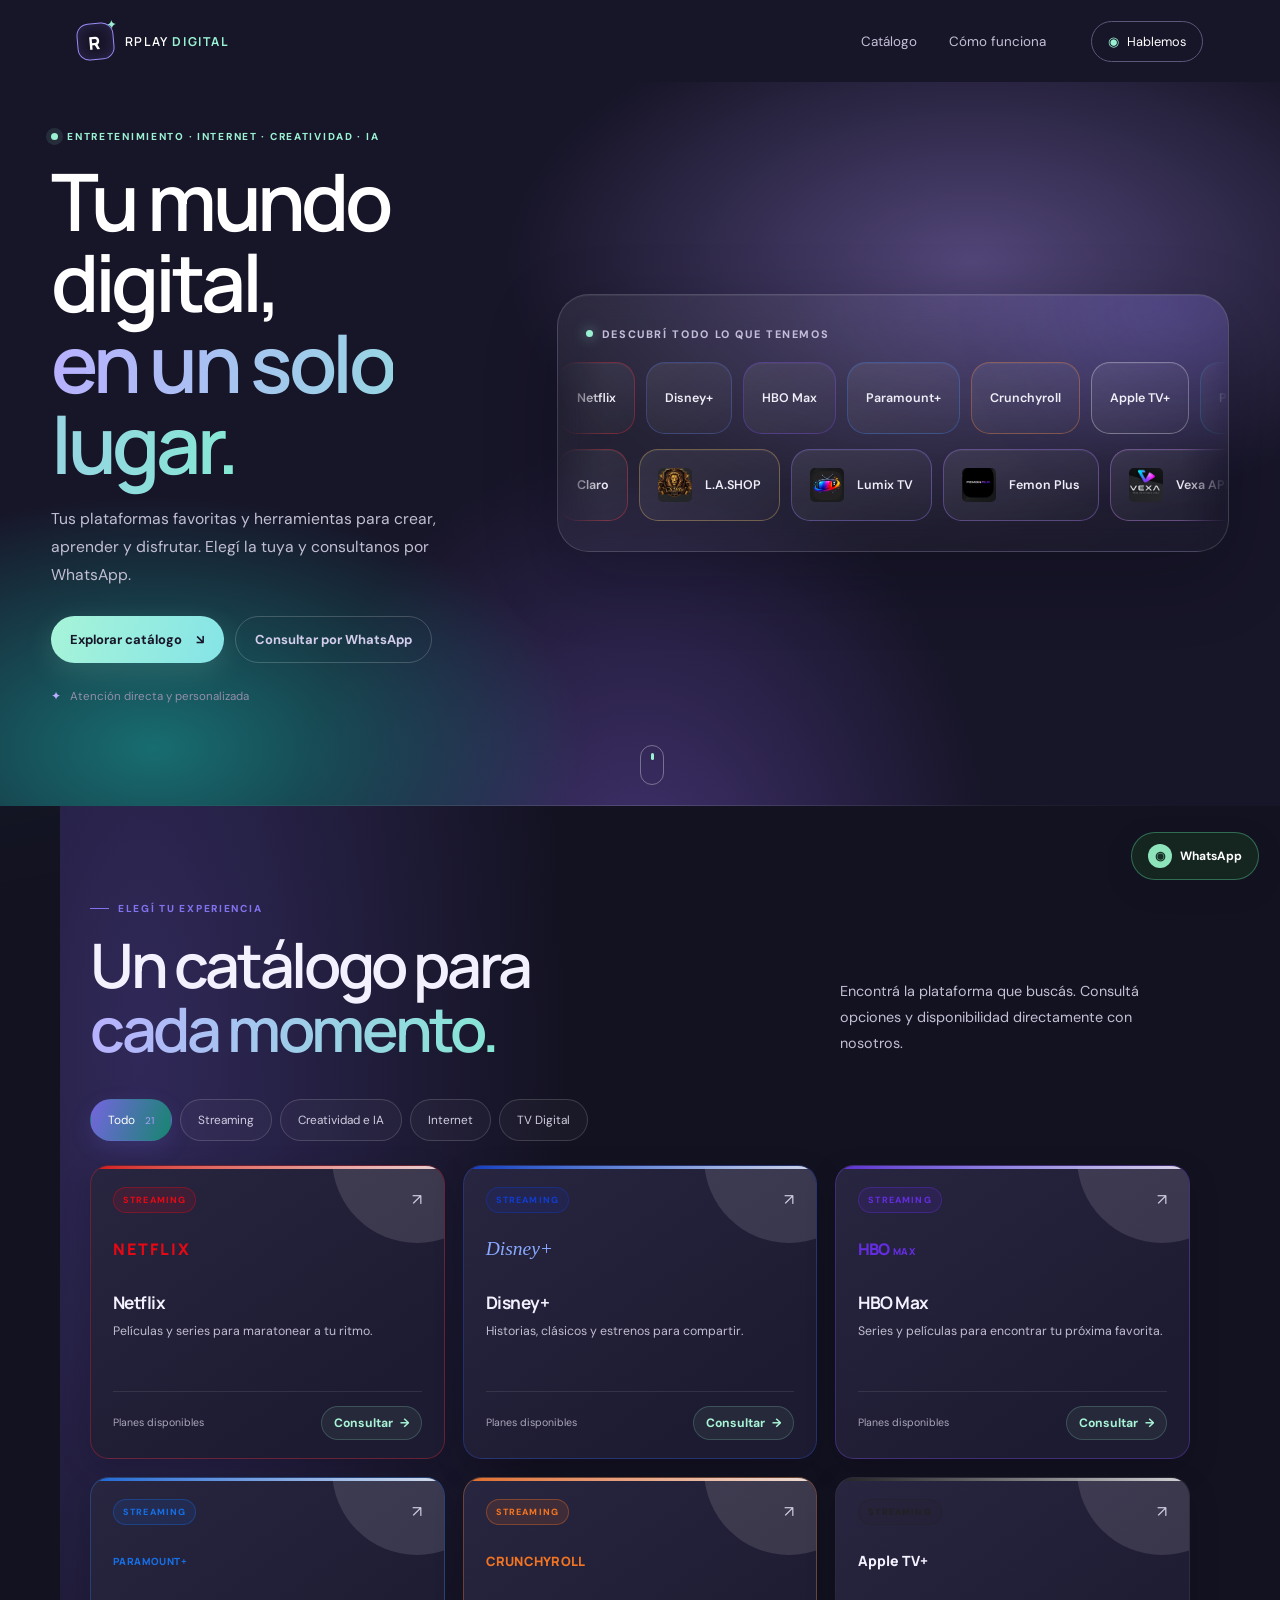
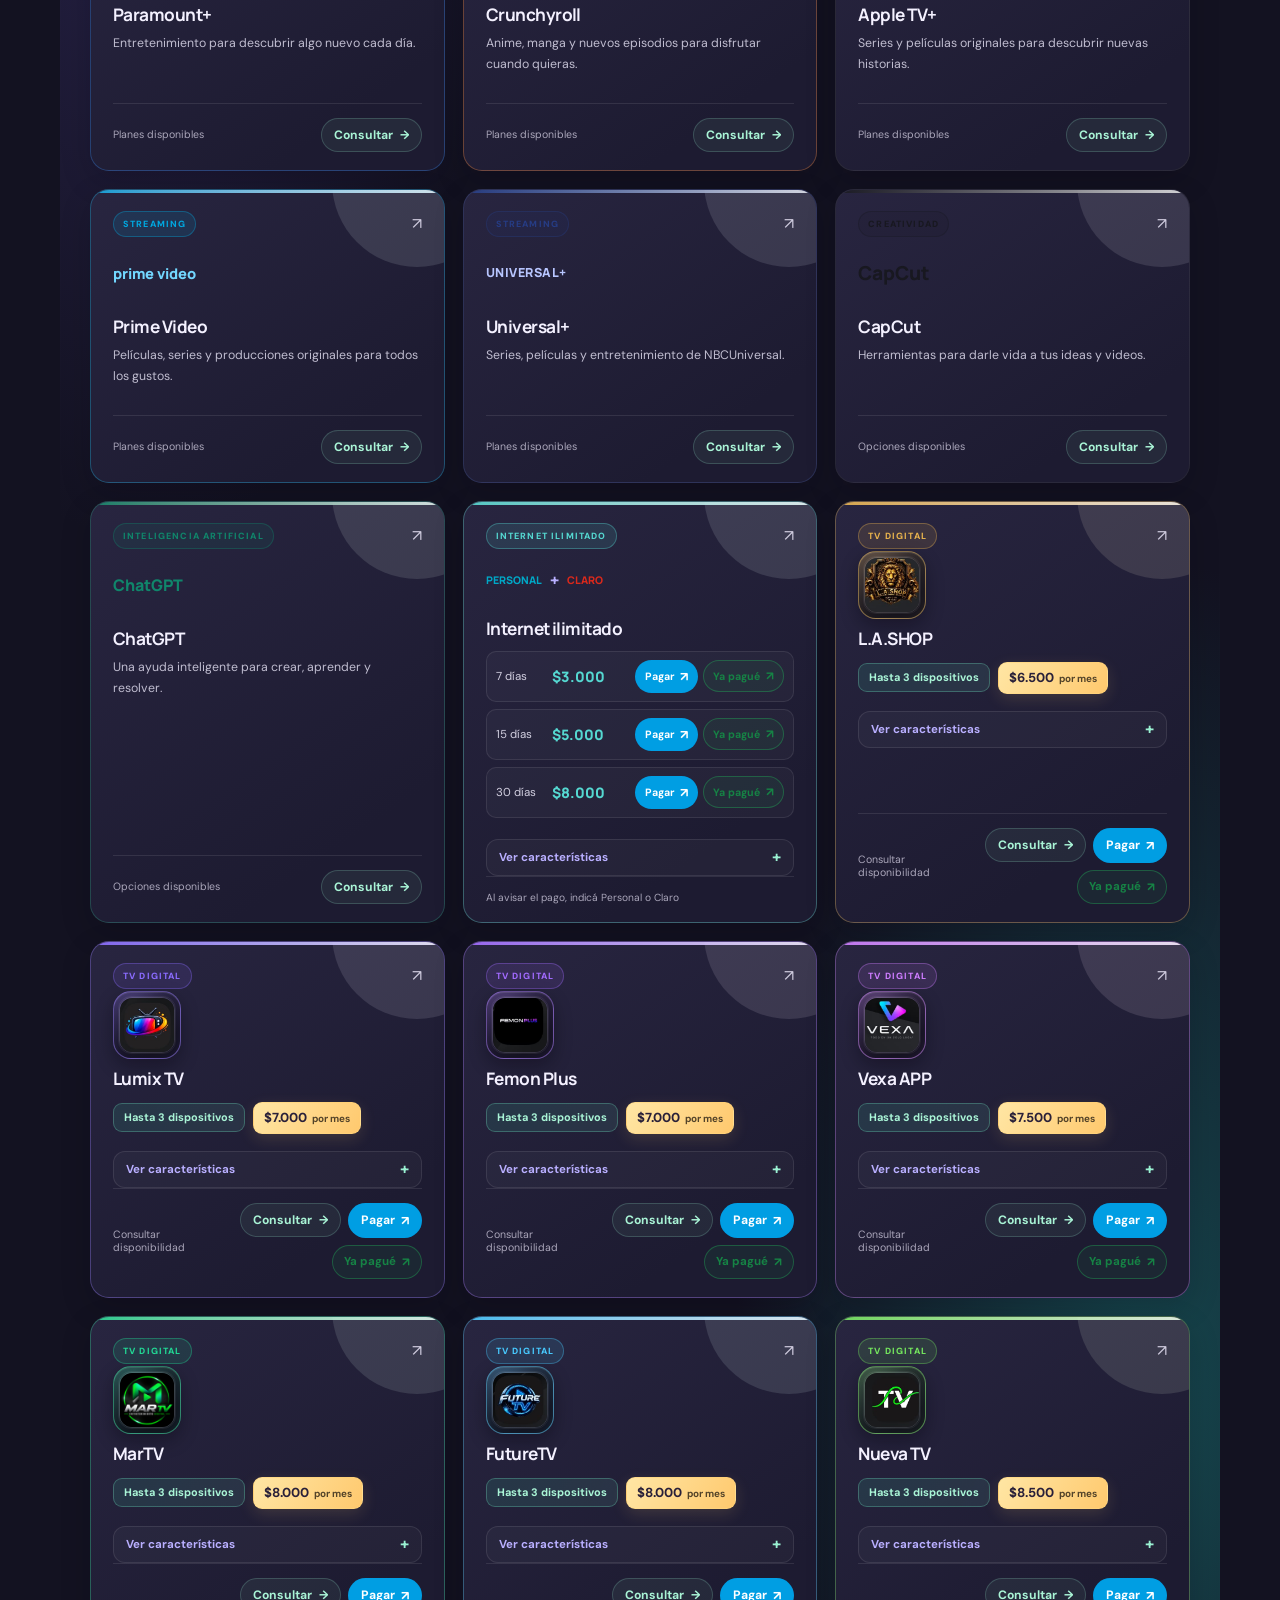
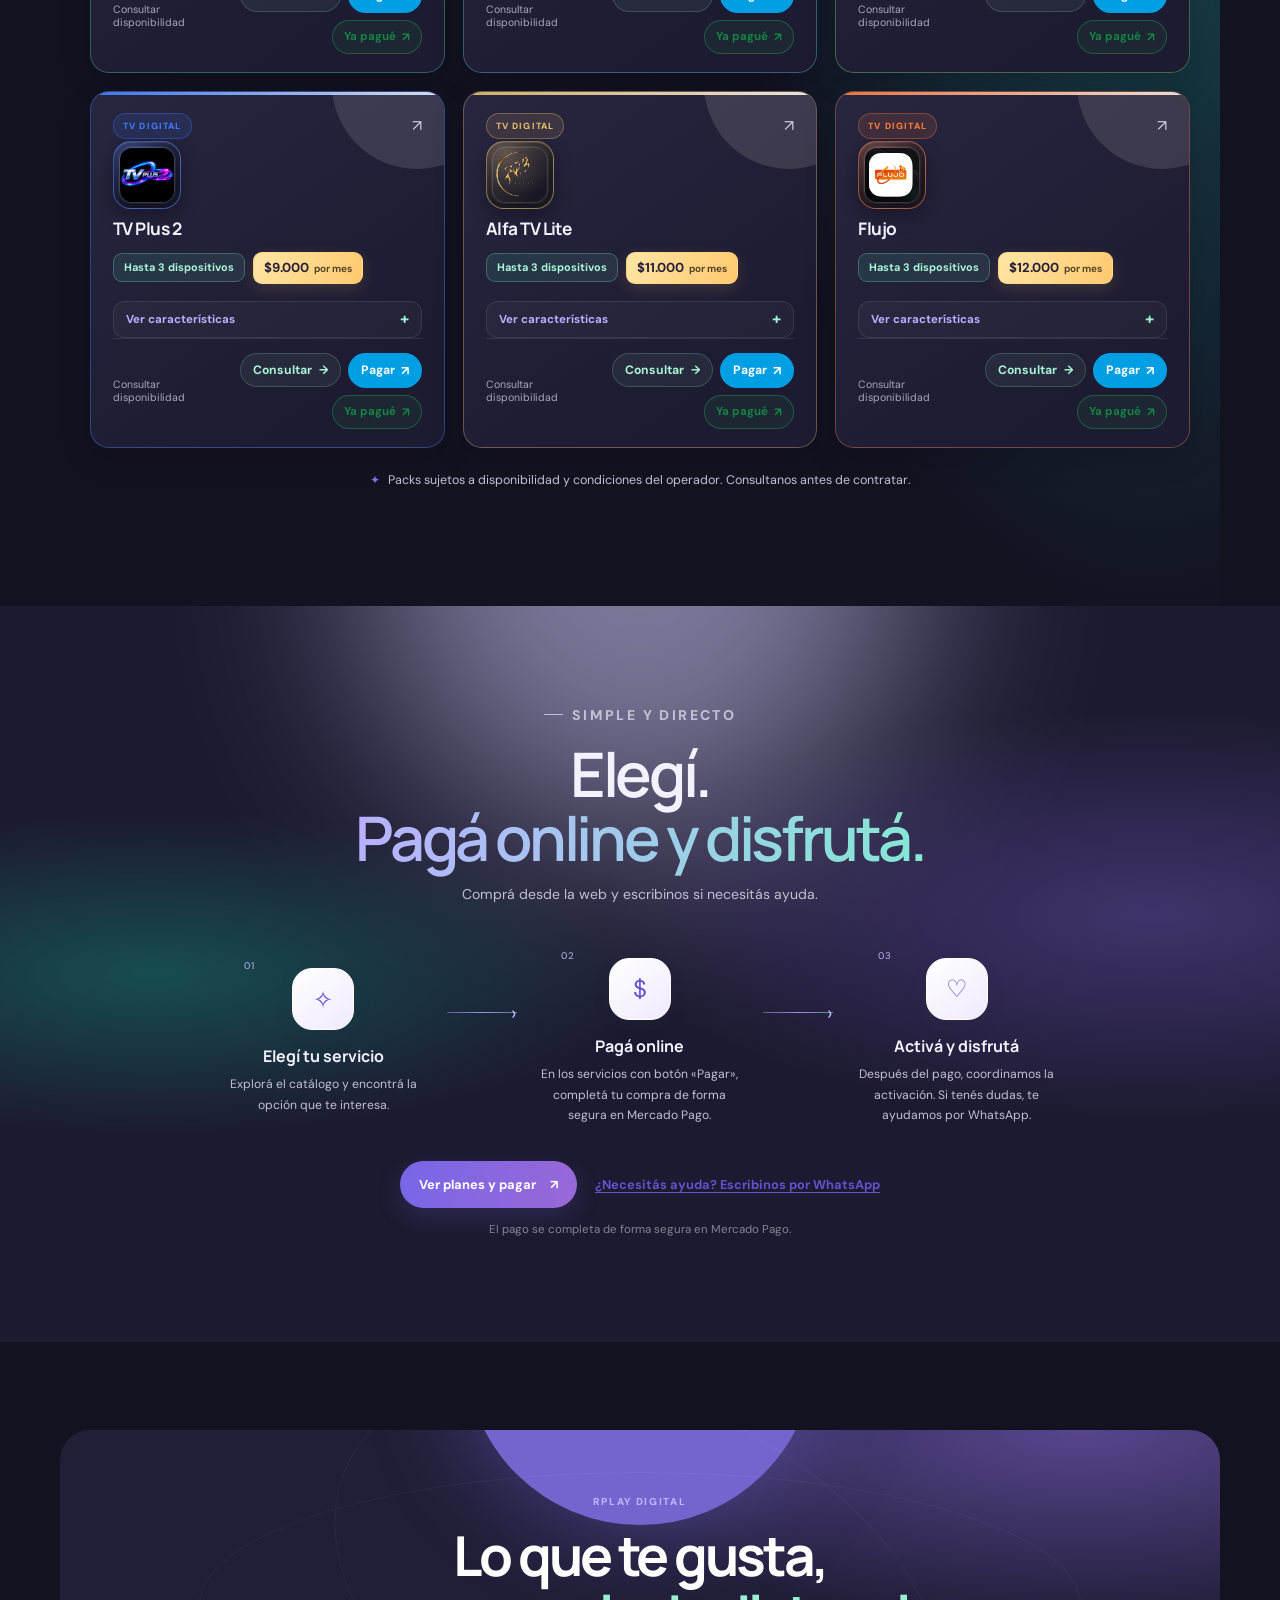
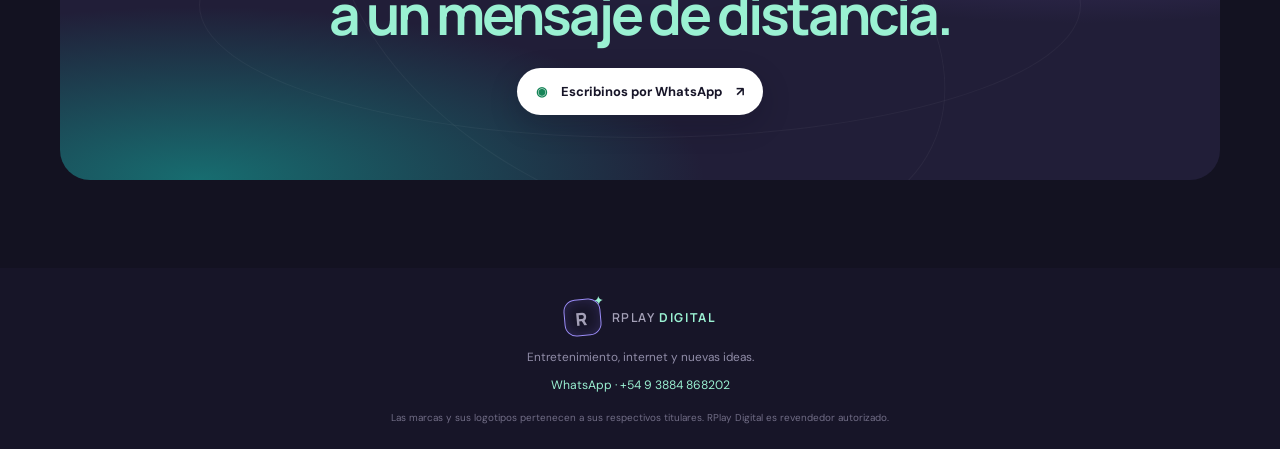
==== commit 42ae4d60: "Fix HTML document declaration" ====
--- a/index.html
+++ b/index.html
@@ -1,343 +1,344 @@
-tml lang="es">
-<head>
-  <meta charset="utf-8">
-  <meta name="viewport" content="width=device-width, initial-scale=1">
-  <meta name="theme-color" content="#171528">
-  <meta name="description" content="Entretenimiento, internet, creatividad e inteligencia artificial con RPlay Digital.">
-  <title>RPlay Digital — Tu mundo digital, en un solo lugar</title>
-  <link rel="preconnect" href="https://fonts.googleapis.com">
-  <link rel="preconnect" href="https://fonts.gstatic.com" crossorigin>
-  <link href="https://fonts.googleapis.com/css2?family=DM+Sans:wght@400;500;600;700&family=Manrope:wght@400;500;600;700;800&display=swap" rel="stylesheet">
-  <link rel="stylesheet" href="styles.css?v=20261019-rplay-internet-all-plans">
-</head>
-<body>
-  <div class="ambient ambient-one" aria-hidden="true"></div>
-  <div class="ambient ambient-two" aria-hidden="true"></div>
-  <div class="stars" aria-hidden="true"></div>
-
-  <header class="header">
-    <a class="brand" href="#inicio" aria-label="RPlay Digital, inicio">
-      <span class="brand-mark">R<i>✦</i></span><span>RPLAY <b>DIGITAL</b></span>
-    </a>
-    <nav class="nav" id="nav"><a href="#catalogo">Catálogo</a><a href="#como-funciona">Cómo funciona</a></nav>
-    <a class="header-link" href="https://wa.me/5493884868202?text=Hola%2C%20quiero%20consultar%20por%20RPlay%20Digital." target="_blank" rel="noopener noreferrer"><span>◉</span> Hablemos</a>
-  </header>
-
-  <main id="inicio">
-    <section class="hero">
-      <div class="hero-copy reveal">
-        <p class="eyebrow"><i></i> ENTRETENIMIENTO · INTERNET · CREATIVIDAD · IA</p>
-        <h1>Tu mundo digital,<br><em>en un solo lugar.</em></h1>
-        <p class="lead">Tus plataformas favoritas y herramientas para crear, aprender y disfrutar. Elegí la tuya y consultanos por WhatsApp.</p>
-        <div class="hero-actions"><a class="button button-mint" href="#catalogo">Explorar catálogo <span>↘</span></a><a class="button button-outline" href="https://wa.me/5493884868202?text=Hola%2C%20quiero%20hacer%20una%20consulta." target="_blank" rel="noopener noreferrer">Consultar por WhatsApp</a></div>
-        <p class="small-note"><span>✦</span> Atención directa y personalizada</p>
-      </div>
-      <div class="hero-art reveal" role="group" aria-label="Marcas disponibles en el catálogo">
-        <div class="streaming-showcase">
-          <p class="showcase-label">DESCUBRÍ TODO LO QUE TENEMOS</p>
-          <div class="platform-marquee" id="platform-marquee" aria-label="Plataformas disponibles"></div>
-        </div>
-      </div>      <a class="scroll-cue" href="#catalogo" aria-label="Bajar al catálogo"><span></span></a>
-    </section>
-
-    <section class="catalog section" id="catalogo">
-      <div class="section-heading reveal">
-        <div><p class="eyebrow light"><i></i> ELEGÍ TU EXPERIENCIA</p><h2>Un catálogo para<br><em>cada momento.</em></h2></div>
-        <p>Encontrá la plataforma que buscás. Consultá opciones y disponibilidad directamente con nosotros.</p>
-      </div>
-      <div class="filters reveal" role="group" aria-label="Filtrar catálogo">
-        <button class="filter active" data-filter="todos" type="button" aria-pressed="true">Todo <small>21</small></button>
-        <button class="filter" data-filter="streaming" type="button" aria-pressed="false">Streaming</button>
+<!DOCTYPE html>
+<html lang="es">
+<head>
+  <meta charset="utf-8">
+  <meta name="viewport" content="width=device-width, initial-scale=1">
+  <meta name="theme-color" content="#171528">
+  <meta name="description" content="Entretenimiento, internet, creatividad e inteligencia artificial con RPlay Digital.">
+  <title>RPlay Digital — Tu mundo digital, en un solo lugar</title>
+  <link rel="preconnect" href="https://fonts.googleapis.com">
+  <link rel="preconnect" href="https://fonts.gstatic.com" crossorigin>
+  <link href="https://fonts.googleapis.com/css2?family=DM+Sans:wght@400;500;600;700&family=Manrope:wght@400;500;600;700;800&display=swap" rel="stylesheet">
+  <link rel="stylesheet" href="styles.css?v=20261019-rplay-internet-all-plans">
+</head>
+<body>
+  <div class="ambient ambient-one" aria-hidden="true"></div>
+  <div class="ambient ambient-two" aria-hidden="true"></div>
+  <div class="stars" aria-hidden="true"></div>
+
+  <header class="header">
+    <a class="brand" href="#inicio" aria-label="RPlay Digital, inicio">
+      <span class="brand-mark">R<i>✦</i></span><span>RPLAY <b>DIGITAL</b></span>
+    </a>
+    <nav class="nav" id="nav"><a href="#catalogo">Catálogo</a><a href="#como-funciona">Cómo funciona</a></nav>
+    <a class="header-link" href="https://wa.me/5493884868202?text=Hola%2C%20quiero%20consultar%20por%20RPlay%20Digital." target="_blank" rel="noopener noreferrer"><span>◉</span> Hablemos</a>
+  </header>
+
+  <main id="inicio">
+    <section class="hero">
+      <div class="hero-copy reveal">
+        <p class="eyebrow"><i></i> ENTRETENIMIENTO · INTERNET · CREATIVIDAD · IA</p>
+        <h1>Tu mundo digital,<br><em>en un solo lugar.</em></h1>
+        <p class="lead">Tus plataformas favoritas y herramientas para crear, aprender y disfrutar. Elegí la tuya y consultanos por WhatsApp.</p>
+        <div class="hero-actions"><a class="button button-mint" href="#catalogo">Explorar catálogo <span>↘</span></a><a class="button button-outline" href="https://wa.me/5493884868202?text=Hola%2C%20quiero%20hacer%20una%20consulta." target="_blank" rel="noopener noreferrer">Consultar por WhatsApp</a></div>
+        <p class="small-note"><span>✦</span> Atención directa y personalizada</p>
+      </div>
+      <div class="hero-art reveal" role="group" aria-label="Marcas disponibles en el catálogo">
+        <div class="streaming-showcase">
+          <p class="showcase-label">DESCUBRÍ TODO LO QUE TENEMOS</p>
+          <div class="platform-marquee" id="platform-marquee" aria-label="Plataformas disponibles"></div>
+        </div>
+      </div>      <a class="scroll-cue" href="#catalogo" aria-label="Bajar al catálogo"><span></span></a>
+    </section>
+
+    <section class="catalog section" id="catalogo">
+      <div class="section-heading reveal">
+        <div><p class="eyebrow light"><i></i> ELEGÍ TU EXPERIENCIA</p><h2>Un catálogo para<br><em>cada momento.</em></h2></div>
+        <p>Encontrá la plataforma que buscás. Consultá opciones y disponibilidad directamente con nosotros.</p>
+      </div>
+      <div class="filters reveal" role="group" aria-label="Filtrar catálogo">
+        <button class="filter active" data-filter="todos" type="button" aria-pressed="true">Todo <small>21</small></button>
+        <button class="filter" data-filter="streaming" type="button" aria-pressed="false">Streaming</button>
         <button class="filter" data-filter="creatividad" type="button" aria-pressed="false">Creatividad e IA</button>
-        <button class="filter" data-filter="internet" type="button" aria-pressed="false">Internet</button>
-        <button class="filter" data-filter="tv" type="button" aria-pressed="false">TV Digital</button>
-      </div>
-
-      <div class="products">
-        <article class="product reveal" data-category="streaming" style="--accent:#e50914;--tint:#fff0f0">
-          <div class="product-meta"><span>STREAMING</span><b>↗</b></div>
-          <div class="logo netflix"><img src="https://cdn.simpleicons.org/netflix/E50914" alt="Netflix" loading="lazy"><strong>NETFLIX</strong></div>
-          <h3>Netflix</h3><p>Películas y series para maratonear a tu ritmo.</p>
-          <div class="product-bottom"><span>Planes disponibles</span><a class="order-link" data-product="Netflix" href="#">Consultar <b>→</b></a></div>
-        </article>
-        <article class="product reveal" data-category="streaming" style="--accent:#113ccf;--tint:#eef2ff">
-          <div class="product-meta"><span>STREAMING</span><b>↗</b></div>
-          <div class="logo disney"><img src="https://commons.wikimedia.org/wiki/Special:Redirect/file/Disney%2B%202024.svg" alt="Disney+" loading="lazy"><strong>Disney<span>+</span></strong></div>
-          <h3>Disney+</h3><p>Historias, clásicos y estrenos para compartir.</p>
-          <div class="product-bottom"><span>Planes disponibles</span><a class="order-link" data-product="Disney+" href="#">Consultar <b>→</b></a></div>
-        </article>
-        <article class="product reveal" data-category="streaming" style="--accent:#642de0;--tint:#f3eeff">
-          <div class="product-meta"><span>STREAMING</span><b>↗</b></div>
-          <div class="logo hbo"><img src="https://cdn.simpleicons.org/hbomax/642DE0" alt="HBO Max" loading="lazy"><strong>HBO<span>MAX</span></strong></div>
-          <h3>HBO Max</h3><p>Series y películas para encontrar tu próxima favorita.</p>
-          <div class="product-bottom"><span>Planes disponibles</span><a class="order-link" data-product="HBO Max" href="#">Consultar <b>→</b></a></div>
-        </article>
-        <article class="product reveal" data-category="streaming" style="--accent:#176fe5;--tint:#edf5ff">
-          <div class="product-meta"><span>STREAMING</span><b>↗</b></div>
-          <div class="logo paramount"><img src="https://cdn.simpleicons.org/paramountplus/176FE5" alt="Paramount+" loading="lazy"><strong>PARAMOUNT<span>+</span></strong></div>
-          <h3>Paramount+</h3><p>Entretenimiento para descubrir algo nuevo cada día.</p>
-          <div class="product-bottom"><span>Planes disponibles</span><a class="order-link" data-product="Paramount+" href="#">Consultar <b>→</b></a></div>
-        </article>
-        <article class="product reveal" data-category="streaming" style="--accent:#f47521;--tint:#fff2e8">
-          <div class="product-meta"><span>STREAMING</span><b>↗</b></div>
-          <div class="logo crunchyroll"><img src="https://cdn.simpleicons.org/crunchyroll/F47521" alt="Crunchyroll" loading="lazy"><strong>CRUNCHYROLL</strong></div>
-          <h3>Crunchyroll</h3><p>Anime, manga y nuevos episodios para disfrutar cuando quieras.</p>
-          <div class="product-bottom"><span>Planes disponibles</span><a class="order-link" data-product="Crunchyroll" href="#">Consultar <b>→</b></a></div>
-        </article>        <article class="product reveal" data-category="streaming" style="--accent:#222222;--tint:#f0eff4">
-          <div class="product-meta"><span>STREAMING</span><b>↗</b></div>
-          <div class="logo appletv"><img src="https://cdn.simpleicons.org/appletv/222222" alt="Apple TV+" loading="lazy"><strong>Apple TV+</strong></div>
-          <h3>Apple TV+</h3><p>Series y películas originales para descubrir nuevas historias.</p>
-          <div class="product-bottom"><span>Planes disponibles</span><a class="order-link" data-product="Apple TV+" href="#">Consultar <b>→</b></a></div>
-        </article>
-        <article class="product reveal" data-category="streaming" style="--accent:#00a8e0;--tint:#e8f8ff">
-          <div class="product-meta"><span>STREAMING</span><b>↗</b></div>
-          <div class="logo primevideo"><img src="https://commons.wikimedia.org/wiki/Special:Redirect/file/Prime%20Video%20logo%20%282024%29.svg" alt="Prime Video" loading="lazy"><strong>prime video</strong></div>
-          <h3>Prime Video</h3><p>Películas, series y producciones originales para todos los gustos.</p>
-          <div class="product-bottom"><span>Planes disponibles</span><a class="order-link" data-product="Prime Video" href="#">Consultar <b>→</b></a></div>
-        </article>
-        <article class="product reveal" data-category="streaming" style="--accent:#263c84;--tint:#eef1ff">
-          <div class="product-meta"><span>STREAMING</span><b>↗</b></div>
-          <div class="logo universalplus"><img src="https://universalplus.com/assets/logo.svg" alt="Universal+" loading="lazy"><strong>UNIVERSAL+</strong></div>
-          <h3>Universal+</h3><p>Series, películas y entretenimiento de NBCUniversal.</p>
-          <div class="product-bottom"><span>Planes disponibles</span><a class="order-link" data-product="Universal+" href="#">Consultar <b>→</b></a></div>
-        </article>        <article class="product reveal" data-category="creatividad" style="--accent:#181820;--tint:#efeff2">
-          <div class="product-meta"><span>CREATIVIDAD</span><b>↗</b></div>
-          <div class="logo capcut"><img src="https://commons.wikimedia.org/wiki/Special:Redirect/file/CapCut%20logo.svg" alt="CapCut" loading="lazy"><strong>CapCut</strong></div>
-          <h3>CapCut</h3><p>Herramientas para darle vida a tus ideas y videos.</p>
-          <div class="product-bottom"><span>Opciones disponibles</span><a class="order-link" data-product="CapCut" href="#">Consultar <b>→</b></a></div>
-        </article>
-        <article class="product reveal" data-category="creatividad" style="--accent:#10866b;--tint:#eaf8f3">
-          <div class="product-meta"><span>INTELIGENCIA ARTIFICIAL</span><b>↗</b></div>
-          <div class="logo chatgpt"><img src="https://commons.wikimedia.org/wiki/Special:Redirect/file/OpenAI%20logo%202025%20%28symbol%29.svg" alt="ChatGPT" loading="lazy"><strong>ChatGPT</strong></div>
-          <h3>ChatGPT</h3><p>Una ayuda inteligente para crear, aprender y resolver.</p>
-          <div class="product-bottom"><span>Opciones disponibles</span><a class="order-link" data-product="ChatGPT" href="#">Consultar <b>→</b></a></div>
-        </article>
-        <article class="product reveal" data-category="internet" style="--accent:#55d8d1;--tint:#e8fbff">
-          <div class="product-meta"><span>INTERNET ILIMITADO</span><b>↗</b></div>
-          <div class="internet-providers" aria-label="Disponible con Personal y Claro">
-            <div class="logo personal"><img src="https://www.personal.com.ar/content/dam/teco-cms-ecosystem/logo/brand.svg" alt="Personal" loading="lazy"><strong>PERSONAL</strong></div>
-            <span class="provider-divider" aria-hidden="true">+</span>
-            <div class="logo claro"><img src="https://www.claro.com.ar/static/claro-logo-red-atlas-2.svg" alt="Claro" loading="lazy"><strong>CLARO</strong></div>
-          </div>
-          <h3>Internet ilimitado</h3>
-          <div class="internet-prices" aria-label="Elegí la duración del pack">
-            <div class="internet-price-option"><span>7 días</span><strong>$3.000</strong><div class="product-actions"><a class="payment-link" data-receipt-product="Internet ilimitado · 7 días" href="https://mpago.li/23w88dt" target="_blank" rel="noopener noreferrer" aria-label="Pagar internet ilimitado por 7 días, 3.000 pesos, con Mercado Pago">Pagar <b>↗</b></a></div></div>
-            <div class="internet-price-option"><span>15 días</span><strong>$5.000</strong><div class="product-actions"><a class="payment-link" data-receipt-product="Internet ilimitado · 15 días" href="https://mpago.li/21dtBJM" target="_blank" rel="noopener noreferrer" aria-label="Pagar internet ilimitado por 15 días, 5.000 pesos, con Mercado Pago">Pagar <b>↗</b></a></div></div>
-            <div class="internet-price-option"><span>30 días</span><strong>$8.000</strong><div class="product-actions"><a class="payment-link" data-receipt-product="Internet ilimitado · 30 días" href="https://mpago.li/128BmPK" target="_blank" rel="noopener noreferrer" aria-label="Pagar internet ilimitado por 30 días, 8.000 pesos, con Mercado Pago">Pagar <b>↗</b></a></div></div>
-          </div>
-          <details class="tv-features">
-            <summary>Ver características</summary>
-            <p>Compatible solo con Android, celulares y Smart TV.</p>
-            <span class="tv-features__label">Compatible con</span>
-            <div class="tv-compatibility" aria-label="Compatible con Android, celulares y Smart TV">
-              <span><img src="https://cdn.simpleicons.org/android/3DDC84" alt="" loading="lazy">Android</span>
-              <span><svg viewBox="0 0 24 24" aria-hidden="true"><rect x="5" y="2.5" width="14" height="19" rx="2.5"></rect><path d="M10 18.5h4"></path></svg>Celular</span>
-              <span><svg viewBox="0 0 24 24" aria-hidden="true"><rect x="2.5" y="3.5" width="19" height="14" rx="2"></rect><path d="M8 21h8M12 17.5V21"></path></svg>Smart TV</span>
-            </div>
-          </details>
-          <div class="product-bottom"><span>Al avisar el pago, indicá Personal o Claro</span></div>
-        </article>
-        <article class="product reveal" data-category="tv" style="--accent:#e8b34d;--tint:#fff5df">
-          <div class="product-meta"><span>TV DIGITAL</span><b>↗</b></div>
-          <div class="logo tv-app"><span class="tv-app-tile"><img src="assets/tv-apps/la-shop.png" alt="Logo L.A.SHOP" loading="lazy"></span></div>
-          <h3>L.A.SHOP</h3><p class="tv-offer-summary"><span>Hasta 3 dispositivos</span><strong>$6.500 <small>por mes</small></strong></p>
-          <details class="tv-features tv-features--alfa">
-            <summary>Ver características</summary>
-            <p>Funciona en hasta <strong>3 dispositivos</strong>.</p>
-            <span class="tv-features__label">Compatible con</span>
-            <div class="tv-compatibility" aria-label="Compatible con IPTV Smarters, LG, Samsung, Smart TV y celulares">
-              <span><img src="assets/tv-apps/iptv-smarters-white.png" alt="" loading="lazy">IPTV Smarters</span>
-              <span><img src="https://cdn.simpleicons.org/LG/A50034" alt="" loading="lazy">LG</span>
-              <span><img src="https://cdn.simpleicons.org/Samsung/1428A0" alt="" loading="lazy">Samsung</span>
-              <span><svg viewBox="0 0 24 24" aria-hidden="true"><rect x="2.5" y="3.5" width="19" height="14" rx="2"></rect><path d="M8 21h8M12 17.5V21"></path></svg>Smart TV</span>
-              <span><svg viewBox="0 0 24 24" aria-hidden="true"><rect x="5" y="2.5" width="14" height="19" rx="2.5"></rect><path d="M10 18.5h4"></path></svg>Celular</span>
-            </div>
-          </details>
-          <div class="product-bottom"><span>Consultar disponibilidad</span><div class="product-actions"><a class="order-link" data-product="L.A.SHOP" href="#">Consultar <b>→</b></a><a class="payment-link" href="https://mpago.li/1RS4ysj" target="_blank" rel="noopener noreferrer" aria-label="Pagar L.A.SHOP, 6.500 pesos, con Mercado Pago">Pagar <b>↗</b></a></div></div>
-        </article>
-        <article class="product reveal" data-category="tv" style="--accent:#8b6cff;--tint:#eee9ff">
-          <div class="product-meta"><span>TV DIGITAL</span><b>↗</b></div>
-          <div class="logo tv-app"><span class="tv-app-tile"><img src="assets/tv-apps/tv-color.png" alt="Logo Lumix TV" loading="lazy"></span></div>
-          <h3>Lumix TV</h3><p class="tv-offer-summary"><span>Hasta 3 dispositivos</span><strong>$7.000 <small>por mes</small></strong></p>
-          <details class="tv-features tv-features--alfa">
-            <summary>Ver características</summary>
-            <p>Funciona en hasta <strong>3 dispositivos</strong>.</p>
-            <span class="tv-features__label">Compatible con</span>
-            <div class="tv-compatibility" aria-label="Compatible con Android, Smart TV y celulares">
-              <span><img src="https://cdn.simpleicons.org/android/3DDC84" alt="" loading="lazy">Android</span>
-              <span><svg viewBox="0 0 24 24" aria-hidden="true"><rect x="5" y="2.5" width="14" height="19" rx="2.5"></rect><path d="M10 18.5h4"></path></svg>Celular</span>
-              <span><svg viewBox="0 0 24 24" aria-hidden="true"><rect x="2.5" y="3.5" width="19" height="14" rx="2"></rect><path d="M8 21h8M12 17.5V21"></path></svg>Smart TV</span>
-            </div>
-          </details>
-          <div class="product-bottom"><span>Consultar disponibilidad</span><div class="product-actions"><a class="order-link" data-product="Lumix TV" href="#">Consultar <b>→</b></a><a class="payment-link" href="https://mpago.li/2Nfvevu" target="_blank" rel="noopener noreferrer" aria-label="Pagar Lumix TV, 7.000 pesos, con Mercado Pago">Pagar <b>↗</b></a></div></div>
-        </article>
-        <article class="product reveal" data-category="tv" style="--accent:#a26bff;--tint:#f3eaff">
-          <div class="product-meta"><span>TV DIGITAL</span><b>↗</b></div>
-          <div class="logo tv-app"><span class="tv-app-tile"><img src="assets/tv-apps/femon-plus.png" alt="Logo Femon Plus" loading="lazy"></span></div>
-          <h3>Femon Plus</h3><p class="tv-offer-summary"><span>Hasta 3 dispositivos</span><strong>$7.000 <small>por mes</small></strong></p>
-          <details class="tv-features tv-features--alfa">
-            <summary>Ver características</summary>
-            <p>Funciona en hasta <strong>3 dispositivos</strong>.</p>
-            <span class="tv-features__label">Compatible con</span>
-            <div class="tv-compatibility" aria-label="Compatible con Android, Smart TV y celulares">
-              <span><img src="https://cdn.simpleicons.org/android/3DDC84" alt="" loading="lazy">Android</span>
-              <span><svg viewBox="0 0 24 24" aria-hidden="true"><rect x="5" y="2.5" width="14" height="19" rx="2.5"></rect><path d="M10 18.5h4"></path></svg>Celular</span>
-              <span><svg viewBox="0 0 24 24" aria-hidden="true"><rect x="2.5" y="3.5" width="19" height="14" rx="2"></rect><path d="M8 21h8M12 17.5V21"></path></svg>Smart TV</span>
-            </div>
-          </details>
-          <div class="product-bottom"><span>Consultar disponibilidad</span><div class="product-actions"><a class="order-link" data-product="Femon Plus" href="#">Consultar <b>→</b></a><a class="payment-link" href="https://mpago.li/2Nfvevu" target="_blank" rel="noopener noreferrer" aria-label="Pagar Femon Plus, 7.000 pesos, con Mercado Pago">Pagar <b>↗</b></a></div></div>
-        </article>
-        <article class="product reveal" data-category="tv" style="--accent:#ce7dff;--tint:#f9eaff">
-          <div class="product-meta"><span>TV DIGITAL</span><b>↗</b></div>
-          <div class="logo tv-app"><span class="tv-app-tile"><img src="assets/tv-apps/vexa-app.png" alt="Logo Vexa APP" loading="lazy"></span></div>
-          <h3>Vexa APP</h3><p class="tv-offer-summary"><span>Hasta 3 dispositivos</span><strong>$7.500 <small>por mes</small></strong></p>
-          <details class="tv-features tv-features--alfa">
-            <summary>Ver características</summary>
-            <p>Funciona en hasta <strong>3 dispositivos</strong>.</p>
-            <span class="tv-features__label">Compatible con</span>
-            <div class="tv-compatibility" aria-label="Compatible con Android, Smart TV y celulares">
-              <span><img src="https://cdn.simpleicons.org/android/3DDC84" alt="" loading="lazy">Android</span>
-              <span><svg viewBox="0 0 24 24" aria-hidden="true"><rect x="5" y="2.5" width="14" height="19" rx="2.5"></rect><path d="M10 18.5h4"></path></svg>Celular</span>
-              <span><svg viewBox="0 0 24 24" aria-hidden="true"><rect x="2.5" y="3.5" width="19" height="14" rx="2"></rect><path d="M8 21h8M12 17.5V21"></path></svg>Smart TV</span>
-            </div>
-          </details>
-          <div class="product-bottom"><span>Consultar disponibilidad</span><div class="product-actions"><a class="order-link" data-product="Vexa APP" href="#">Consultar <b>→</b></a><a class="payment-link" href="https://mpago.li/1pTqX5h" target="_blank" rel="noopener noreferrer" aria-label="Pagar Vexa APP, 7.500 pesos, con Mercado Pago">Pagar <b>↗</b></a></div></div>
-        </article>
-        <article class="product reveal" data-category="tv" style="--accent:#22d995;--tint:#e7fff5">
-          <div class="product-meta"><span>TV DIGITAL</span><b>↗</b></div>
-          <div class="logo tv-app"><span class="tv-app-tile"><img src="assets/tv-apps/martv-logo.png" alt="Logo MarTV" loading="lazy"></span></div>
-          <h3>MarTV</h3><p class="tv-offer-summary"><span>Hasta 3 dispositivos</span><strong>$8.000 <small>por mes</small></strong></p>
-          <details class="tv-features tv-features--alfa">
-            <summary>Ver características</summary>
-            <p>Funciona en hasta <strong>3 dispositivos</strong>.</p>
-            <span class="tv-features__label">Compatible con</span>
-            <div class="tv-compatibility" aria-label="Compatible con Android, Smart TV y celulares">
-              <span><img src="https://cdn.simpleicons.org/android/3DDC84" alt="" loading="lazy">Android</span>
-              <span><svg viewBox="0 0 24 24" aria-hidden="true"><rect x="5" y="2.5" width="14" height="19" rx="2.5"></rect><path d="M10 18.5h4"></path></svg>Celular</span>
-              <span><svg viewBox="0 0 24 24" aria-hidden="true"><rect x="2.5" y="3.5" width="19" height="14" rx="2"></rect><path d="M8 21h8M12 17.5V21"></path></svg>Smart TV</span>
-            </div>
-          </details>
-          <div class="product-bottom"><span>Consultar disponibilidad</span><div class="product-actions"><a class="order-link" data-product="MarTV" href="#">Consultar <b>→</b></a><a class="payment-link" href="https://mpago.li/1tPyaEx" target="_blank" rel="noopener noreferrer" aria-label="Pagar MarTV, 8.000 pesos, con Mercado Pago">Pagar <b>↗</b></a></div></div>
-        </article>
-        <article class="product reveal" data-category="tv" style="--accent:#48caff;--tint:#e6f8ff">
-          <div class="product-meta"><span>TV DIGITAL</span><b>↗</b></div>
-          <div class="logo tv-app"><span class="tv-app-tile"><img src="assets/tv-apps/future-tv.png" alt="Logo FutureTV" loading="lazy"></span></div>
-          <h3>FutureTV</h3><p class="tv-offer-summary"><span>Hasta 3 dispositivos</span><strong>$8.000 <small>por mes</small></strong></p>
-          <details class="tv-features tv-features--alfa">
-            <summary>Ver características</summary>
-            <p>Funciona en hasta <strong>3 dispositivos</strong>.</p>
-            <span class="tv-features__label">Compatible con</span>
-            <div class="tv-compatibility" aria-label="Compatible con Android, Smart TV y celulares">
-              <span><img src="https://cdn.simpleicons.org/android/3DDC84" alt="" loading="lazy">Android</span>
-              <span><svg viewBox="0 0 24 24" aria-hidden="true"><rect x="5" y="2.5" width="14" height="19" rx="2.5"></rect><path d="M10 18.5h4"></path></svg>Celular</span>
-              <span><svg viewBox="0 0 24 24" aria-hidden="true"><rect x="2.5" y="3.5" width="19" height="14" rx="2"></rect><path d="M8 21h8M12 17.5V21"></path></svg>Smart TV</span>
-            </div>
-          </details>
-          <div class="product-bottom"><span>Consultar disponibilidad</span><div class="product-actions"><a class="order-link" data-product="FutureTV" href="#">Consultar <b>→</b></a><a class="payment-link" href="https://mpago.li/1tPyaEx" target="_blank" rel="noopener noreferrer" aria-label="Pagar FutureTV, 8.000 pesos, con Mercado Pago">Pagar <b>↗</b></a></div></div>
-        </article>
-        <article class="product reveal" data-category="tv" style="--accent:#75e85e;--tint:#e9ffe6">
-          <div class="product-meta"><span>TV DIGITAL</span><b>↗</b></div>
-          <div class="logo tv-app"><span class="tv-app-tile"><img src="assets/tv-apps/tv-verde.png" alt="Logo Nueva TV" loading="lazy"></span></div>
-          <h3>Nueva TV</h3><p class="tv-offer-summary"><span>Hasta 3 dispositivos</span><strong>$8.500 <small>por mes</small></strong></p>
-          <details class="tv-features tv-features--alfa">
-            <summary>Ver características</summary>
-            <p>Funciona en hasta <strong>3 dispositivos</strong>.</p>
-            <span class="tv-features__label">Compatible con</span>
-            <div class="tv-compatibility" aria-label="Compatible con Android, Smart TV y celulares">
-              <span><img src="https://cdn.simpleicons.org/android/3DDC84" alt="" loading="lazy">Android</span>
-              <span><svg viewBox="0 0 24 24" aria-hidden="true"><rect x="5" y="2.5" width="14" height="19" rx="2.5"></rect><path d="M10 18.5h4"></path></svg>Celular</span>
-              <span><svg viewBox="0 0 24 24" aria-hidden="true"><rect x="2.5" y="3.5" width="19" height="14" rx="2"></rect><path d="M8 21h8M12 17.5V21"></path></svg>Smart TV</span>
-            </div>
-          </details>
-          <div class="product-bottom"><span>Consultar disponibilidad</span><div class="product-actions"><a class="order-link" data-product="Nueva TV" href="#">Consultar <b>→</b></a><a class="payment-link" href="https://mpago.li/2TcrcE5" target="_blank" rel="noopener noreferrer" aria-label="Pagar Nueva TV, 8.500 pesos, con Mercado Pago">Pagar <b>↗</b></a></div></div>
-        </article>
-        <article class="product reveal" data-category="tv" style="--accent:#3f7cff;--tint:#e9f0ff">
-          <div class="product-meta"><span>TV DIGITAL</span><b>↗</b></div>
-          <div class="logo tv-app"><span class="tv-app-tile"><img src="assets/tv-apps/tv-plus-2-logo.png" alt="Logo TV Plus 2" loading="lazy"></span></div>
-          <h3>TV Plus 2</h3><p class="tv-offer-summary"><span>Hasta 3 dispositivos</span><strong>$9.000 <small>por mes</small></strong></p>
-          <details class="tv-features tv-features--alfa">
-            <summary>Ver características</summary>
-            <p>Funciona en hasta <strong>3 dispositivos</strong>.</p>
-            <span class="tv-features__label">Compatible con</span>
-            <div class="tv-compatibility" aria-label="Compatible con Android, Smart TV y celulares">
-              <span><img src="https://cdn.simpleicons.org/android/3DDC84" alt="" loading="lazy">Android</span>
-              <span><svg viewBox="0 0 24 24" aria-hidden="true"><rect x="5" y="2.5" width="14" height="19" rx="2.5"></rect><path d="M10 18.5h4"></path></svg>Celular</span>
-              <span><svg viewBox="0 0 24 24" aria-hidden="true"><rect x="2.5" y="3.5" width="19" height="14" rx="2"></rect><path d="M8 21h8M12 17.5V21"></path></svg>Smart TV</span>
-            </div>
-          </details>
-          <div class="product-bottom"><span>Consultar disponibilidad</span><div class="product-actions"><a class="order-link" data-product="TV Plus 2" href="#">Consultar <b>→</b></a><a class="payment-link" href="https://mpago.li/1GKCCeE" target="_blank" rel="noopener noreferrer" aria-label="Pagar TV Plus 2, 9.000 pesos, con Mercado Pago">Pagar <b>↗</b></a></div></div>
-        </article>
-        <article class="product reveal" data-category="tv" style="--accent:#e4bd65;--tint:#fff8e5">
-          <div class="product-meta"><span>TV DIGITAL</span><b>↗</b></div>
-          <div class="logo tv-app"><span class="tv-app-tile"><img src="assets/tv-apps/alfa-tv-lite-logo-full.png" alt="Logo Alfa TV Lite, con el texto ALFA TV" loading="lazy"></span></div>
-          <h3>Alfa TV Lite</h3><p class="tv-offer-summary"><span>Hasta 3 dispositivos</span><strong>$11.000 <small>por mes</small></strong></p>
-          <details class="tv-features tv-features--alfa">
-            <summary>Ver características</summary>
-            <p>Funciona en hasta <strong>3 dispositivos</strong>.</p>
-            <span class="tv-features__label">Compatible con</span>
-            <div class="tv-compatibility" aria-label="Compatible con Roku, Android, LG, Samsung, celulares, IPTV Smarters y Smart TV">
-              <span><img src="https://cdn.simpleicons.org/roku/662D91" alt="" loading="lazy">Roku</span>
-              <span><img src="https://cdn.simpleicons.org/android/3DDC84" alt="" loading="lazy">Android</span>
-              <span><img src="https://cdn.simpleicons.org/lg/A50034" alt="" loading="lazy">LG</span>
-              <span><img src="https://cdn.simpleicons.org/samsung/1428A0" alt="" loading="lazy">Samsung</span>
-              <span><img src="assets/tv-apps/iptv-smarters-white.png" alt="" loading="lazy">IPTV Smarters</span>
-              <span><svg viewBox="0 0 24 24" aria-hidden="true"><rect x="5" y="2.5" width="14" height="19" rx="2.5"></rect><path d="M10 18.5h4"></path></svg>Celular</span>
-              <span><svg viewBox="0 0 24 24" aria-hidden="true"><rect x="2.5" y="3.5" width="19" height="14" rx="2"></rect><path d="M8 21h8M12 17.5V21"></path></svg>Smart TV</span>
-            </div>
-          </details>
-          <div class="product-bottom"><span>Consultar disponibilidad</span><div class="product-actions"><a class="order-link" data-product="Alfa TV Lite" href="#">Consultar <b>→</b></a><a class="payment-link" href="https://mpago.li/1ESJW9T" target="_blank" rel="noopener noreferrer" aria-label="Pagar Alfa TV Lite, 11.000 pesos, con Mercado Pago">Pagar <b>↗</b></a></div></div>
-        </article>
-        <article class="product reveal" data-category="tv" style="--accent:#ff7c38;--tint:#fff0e5">
-          <div class="product-meta"><span>TV DIGITAL</span><b>↗</b></div>
-          <div class="logo tv-app"><span class="tv-app-tile"><img src="assets/tv-apps/flujo.png" alt="Logo Flujo" loading="lazy"></span></div>
-          <h3>Flujo</h3><p class="tv-offer-summary"><span>Hasta 3 dispositivos</span><strong>$12.000 <small>por mes</small></strong></p>
-          <details class="tv-features tv-features--alfa">
-            <summary>Ver características</summary>
-            <p>Funciona en hasta <strong>3 dispositivos</strong>.</p>
-            <span class="tv-features__label">Compatible con</span>
-            <div class="tv-compatibility" aria-label="Compatible con Android, celulares y Smart TV">
-              <span><img src="https://cdn.simpleicons.org/android/3DDC84" alt="" loading="lazy">Android</span>
-              <span><svg viewBox="0 0 24 24" aria-hidden="true"><rect x="5" y="2.5" width="14" height="19" rx="2.5"></rect><path d="M10 18.5h4"></path></svg>Celular</span>
-              <span><svg viewBox="0 0 24 24" aria-hidden="true"><rect x="2.5" y="3.5" width="19" height="14" rx="2"></rect><path d="M8 21h8M12 17.5V21"></path></svg>Smart TV</span>
-            </div>
-          </details>
-          <div class="product-bottom"><span>Consultar disponibilidad</span><div class="product-actions"><a class="order-link" data-product="Flujo" href="#">Consultar <b>→</b></a><a class="payment-link" href="https://mpago.li/14vaEgL" target="_blank" rel="noopener noreferrer" aria-label="Pagar Flujo, 12.000 pesos, con Mercado Pago">Pagar <b>↗</b></a></div></div>
-        </article>
-      </div>
-      <p class="catalog-note reveal"><span>✦</span> Packs sujetos a disponibilidad y condiciones del operador. Consultanos antes de contratar.</p>
-    </section>
-
-    <section class="how section" id="como-funciona">
-      <div class="how-heading reveal"><p class="eyebrow light"><i></i> SIMPLE Y DIRECTO</p><h2>Elegí.<br><em>Pagá online y disfrutá.</em></h2><p>Comprá desde la web y escribinos si necesitás ayuda.</p></div>
-      <div class="steps">
-        <article class="step reveal"><span class="step-no">01</span><div class="step-icon">✧</div><h3>Elegí tu servicio</h3><p>Explorá el catálogo y encontrá la opción que te interesa.</p></article>
-        <div class="connector"></div>
-        <article class="step reveal"><span class="step-no">02</span><div class="step-icon">$</div><h3>Pagá online</h3><p>En los servicios con botón «Pagar», completá tu compra de forma segura en Mercado Pago.</p></article>
-        <div class="connector"></div>
-        <article class="step reveal"><span class="step-no">03</span><div class="step-icon">♡</div><h3>Activá y disfrutá</h3><p>Después del pago, coordinamos la activación. Si tenés dudas, te ayudamos por WhatsApp.</p></article>
-      </div>
-      <div class="how-actions reveal"><a class="button button-violet" href="#catalogo">Ver planes y pagar <span>↗</span></a><a class="how-whatsapp" href="https://wa.me/5493884868202?text=Hola%2C%20necesito%20ayuda%20con%20un%20pago%20de%20RPlay%20Digital." target="_blank" rel="noopener noreferrer">¿Necesitás ayuda? Escribinos por WhatsApp</a></div>
-      <p class="payment-note">El pago se completa de forma segura en Mercado Pago.</p>
-    </section>
-
-    <section class="closing reveal">
-      <div class="closing-star">✦</div><p class="eyebrow">RPLAY DIGITAL</p>
-      <h2>Lo que te gusta,<br><em>a un mensaje de distancia.</em></h2>
-      <a class="button button-white" href="https://wa.me/5493884868202?text=Hola%2C%20quiero%20hacer%20una%20consulta%20a%20RPlay%20Digital." target="_blank" rel="noopener noreferrer"><span>◉</span> Escribinos por WhatsApp <b>↗</b></a>
-      <i class="closing-ring ring-a"></i><i class="closing-ring ring-b"></i>
-    </section>
-  </main>
-
-  <footer class="footer">
-    <a class="brand" href="#inicio"><span class="brand-mark">R<i>✦</i></span><span>RPLAY <b>DIGITAL</b></span></a>
-    <p>Entretenimiento, internet y nuevas ideas.</p>
-    <a class="footer-phone" href="https://wa.me/5493884868202" target="_blank" rel="noopener noreferrer">WhatsApp · +54 9 3884 868202</a>
-    <small>Las marcas y sus logotipos pertenecen a sus respectivos titulares. RPlay Digital es revendedor autorizado.</small>
-  </footer>
-
-  <a class="floating-wa" href="https://wa.me/5493884868202?text=Hola%2C%20quiero%20consultar%20por%20RPlay%20Digital." target="_blank" rel="noopener noreferrer" aria-label="Consultar por WhatsApp"><span>◉</span> WhatsApp</a>
-  <script src="script.js?v=20261019-rplay-internet-all-plans"></script>
-</body>
+        <button class="filter" data-filter="internet" type="button" aria-pressed="false">Internet</button>
+        <button class="filter" data-filter="tv" type="button" aria-pressed="false">TV Digital</button>
+      </div>
+
+      <div class="products">
+        <article class="product reveal" data-category="streaming" style="--accent:#e50914;--tint:#fff0f0">
+          <div class="product-meta"><span>STREAMING</span><b>↗</b></div>
+          <div class="logo netflix"><img src="https://cdn.simpleicons.org/netflix/E50914" alt="Netflix" loading="lazy"><strong>NETFLIX</strong></div>
+          <h3>Netflix</h3><p>Películas y series para maratonear a tu ritmo.</p>
+          <div class="product-bottom"><span>Planes disponibles</span><a class="order-link" data-product="Netflix" href="#">Consultar <b>→</b></a></div>
+        </article>
+        <article class="product reveal" data-category="streaming" style="--accent:#113ccf;--tint:#eef2ff">
+          <div class="product-meta"><span>STREAMING</span><b>↗</b></div>
+          <div class="logo disney"><img src="https://commons.wikimedia.org/wiki/Special:Redirect/file/Disney%2B%202024.svg" alt="Disney+" loading="lazy"><strong>Disney<span>+</span></strong></div>
+          <h3>Disney+</h3><p>Historias, clásicos y estrenos para compartir.</p>
+          <div class="product-bottom"><span>Planes disponibles</span><a class="order-link" data-product="Disney+" href="#">Consultar <b>→</b></a></div>
+        </article>
+        <article class="product reveal" data-category="streaming" style="--accent:#642de0;--tint:#f3eeff">
+          <div class="product-meta"><span>STREAMING</span><b>↗</b></div>
+          <div class="logo hbo"><img src="https://cdn.simpleicons.org/hbomax/642DE0" alt="HBO Max" loading="lazy"><strong>HBO<span>MAX</span></strong></div>
+          <h3>HBO Max</h3><p>Series y películas para encontrar tu próxima favorita.</p>
+          <div class="product-bottom"><span>Planes disponibles</span><a class="order-link" data-product="HBO Max" href="#">Consultar <b>→</b></a></div>
+        </article>
+        <article class="product reveal" data-category="streaming" style="--accent:#176fe5;--tint:#edf5ff">
+          <div class="product-meta"><span>STREAMING</span><b>↗</b></div>
+          <div class="logo paramount"><img src="https://cdn.simpleicons.org/paramountplus/176FE5" alt="Paramount+" loading="lazy"><strong>PARAMOUNT<span>+</span></strong></div>
+          <h3>Paramount+</h3><p>Entretenimiento para descubrir algo nuevo cada día.</p>
+          <div class="product-bottom"><span>Planes disponibles</span><a class="order-link" data-product="Paramount+" href="#">Consultar <b>→</b></a></div>
+        </article>
+        <article class="product reveal" data-category="streaming" style="--accent:#f47521;--tint:#fff2e8">
+          <div class="product-meta"><span>STREAMING</span><b>↗</b></div>
+          <div class="logo crunchyroll"><img src="https://cdn.simpleicons.org/crunchyroll/F47521" alt="Crunchyroll" loading="lazy"><strong>CRUNCHYROLL</strong></div>
+          <h3>Crunchyroll</h3><p>Anime, manga y nuevos episodios para disfrutar cuando quieras.</p>
+          <div class="product-bottom"><span>Planes disponibles</span><a class="order-link" data-product="Crunchyroll" href="#">Consultar <b>→</b></a></div>
+        </article>        <article class="product reveal" data-category="streaming" style="--accent:#222222;--tint:#f0eff4">
+          <div class="product-meta"><span>STREAMING</span><b>↗</b></div>
+          <div class="logo appletv"><img src="https://cdn.simpleicons.org/appletv/222222" alt="Apple TV+" loading="lazy"><strong>Apple TV+</strong></div>
+          <h3>Apple TV+</h3><p>Series y películas originales para descubrir nuevas historias.</p>
+          <div class="product-bottom"><span>Planes disponibles</span><a class="order-link" data-product="Apple TV+" href="#">Consultar <b>→</b></a></div>
+        </article>
+        <article class="product reveal" data-category="streaming" style="--accent:#00a8e0;--tint:#e8f8ff">
+          <div class="product-meta"><span>STREAMING</span><b>↗</b></div>
+          <div class="logo primevideo"><img src="https://commons.wikimedia.org/wiki/Special:Redirect/file/Prime%20Video%20logo%20%282024%29.svg" alt="Prime Video" loading="lazy"><strong>prime video</strong></div>
+          <h3>Prime Video</h3><p>Películas, series y producciones originales para todos los gustos.</p>
+          <div class="product-bottom"><span>Planes disponibles</span><a class="order-link" data-product="Prime Video" href="#">Consultar <b>→</b></a></div>
+        </article>
+        <article class="product reveal" data-category="streaming" style="--accent:#263c84;--tint:#eef1ff">
+          <div class="product-meta"><span>STREAMING</span><b>↗</b></div>
+          <div class="logo universalplus"><img src="https://universalplus.com/assets/logo.svg" alt="Universal+" loading="lazy"><strong>UNIVERSAL+</strong></div>
+          <h3>Universal+</h3><p>Series, películas y entretenimiento de NBCUniversal.</p>
+          <div class="product-bottom"><span>Planes disponibles</span><a class="order-link" data-product="Universal+" href="#">Consultar <b>→</b></a></div>
+        </article>        <article class="product reveal" data-category="creatividad" style="--accent:#181820;--tint:#efeff2">
+          <div class="product-meta"><span>CREATIVIDAD</span><b>↗</b></div>
+          <div class="logo capcut"><img src="https://commons.wikimedia.org/wiki/Special:Redirect/file/CapCut%20logo.svg" alt="CapCut" loading="lazy"><strong>CapCut</strong></div>
+          <h3>CapCut</h3><p>Herramientas para darle vida a tus ideas y videos.</p>
+          <div class="product-bottom"><span>Opciones disponibles</span><a class="order-link" data-product="CapCut" href="#">Consultar <b>→</b></a></div>
+        </article>
+        <article class="product reveal" data-category="creatividad" style="--accent:#10866b;--tint:#eaf8f3">
+          <div class="product-meta"><span>INTELIGENCIA ARTIFICIAL</span><b>↗</b></div>
+          <div class="logo chatgpt"><img src="https://commons.wikimedia.org/wiki/Special:Redirect/file/OpenAI%20logo%202025%20%28symbol%29.svg" alt="ChatGPT" loading="lazy"><strong>ChatGPT</strong></div>
+          <h3>ChatGPT</h3><p>Una ayuda inteligente para crear, aprender y resolver.</p>
+          <div class="product-bottom"><span>Opciones disponibles</span><a class="order-link" data-product="ChatGPT" href="#">Consultar <b>→</b></a></div>
+        </article>
+        <article class="product reveal" data-category="internet" style="--accent:#55d8d1;--tint:#e8fbff">
+          <div class="product-meta"><span>INTERNET ILIMITADO</span><b>↗</b></div>
+          <div class="internet-providers" aria-label="Disponible con Personal y Claro">
+            <div class="logo personal"><img src="https://www.personal.com.ar/content/dam/teco-cms-ecosystem/logo/brand.svg" alt="Personal" loading="lazy"><strong>PERSONAL</strong></div>
+            <span class="provider-divider" aria-hidden="true">+</span>
+            <div class="logo claro"><img src="https://www.claro.com.ar/static/claro-logo-red-atlas-2.svg" alt="Claro" loading="lazy"><strong>CLARO</strong></div>
+          </div>
+          <h3>Internet ilimitado</h3>
+          <div class="internet-prices" aria-label="Elegí la duración del pack">
+            <div class="internet-price-option"><span>7 días</span><strong>$3.000</strong><div class="product-actions"><a class="payment-link" data-receipt-product="Internet ilimitado · 7 días" href="https://mpago.li/23w88dt" target="_blank" rel="noopener noreferrer" aria-label="Pagar internet ilimitado por 7 días, 3.000 pesos, con Mercado Pago">Pagar <b>↗</b></a></div></div>
+            <div class="internet-price-option"><span>15 días</span><strong>$5.000</strong><div class="product-actions"><a class="payment-link" data-receipt-product="Internet ilimitado · 15 días" href="https://mpago.li/21dtBJM" target="_blank" rel="noopener noreferrer" aria-label="Pagar internet ilimitado por 15 días, 5.000 pesos, con Mercado Pago">Pagar <b>↗</b></a></div></div>
+            <div class="internet-price-option"><span>30 días</span><strong>$8.000</strong><div class="product-actions"><a class="payment-link" data-receipt-product="Internet ilimitado · 30 días" href="https://mpago.li/128BmPK" target="_blank" rel="noopener noreferrer" aria-label="Pagar internet ilimitado por 30 días, 8.000 pesos, con Mercado Pago">Pagar <b>↗</b></a></div></div>
+          </div>
+          <details class="tv-features">
+            <summary>Ver características</summary>
+            <p>Compatible solo con Android, celulares y Smart TV.</p>
+            <span class="tv-features__label">Compatible con</span>
+            <div class="tv-compatibility" aria-label="Compatible con Android, celulares y Smart TV">
+              <span><img src="https://cdn.simpleicons.org/android/3DDC84" alt="" loading="lazy">Android</span>
+              <span><svg viewBox="0 0 24 24" aria-hidden="true"><rect x="5" y="2.5" width="14" height="19" rx="2.5"></rect><path d="M10 18.5h4"></path></svg>Celular</span>
+              <span><svg viewBox="0 0 24 24" aria-hidden="true"><rect x="2.5" y="3.5" width="19" height="14" rx="2"></rect><path d="M8 21h8M12 17.5V21"></path></svg>Smart TV</span>
+            </div>
+          </details>
+          <div class="product-bottom"><span>Al avisar el pago, indicá Personal o Claro</span></div>
+        </article>
+        <article class="product reveal" data-category="tv" style="--accent:#e8b34d;--tint:#fff5df">
+          <div class="product-meta"><span>TV DIGITAL</span><b>↗</b></div>
+          <div class="logo tv-app"><span class="tv-app-tile"><img src="assets/tv-apps/la-shop.png" alt="Logo L.A.SHOP" loading="lazy"></span></div>
+          <h3>L.A.SHOP</h3><p class="tv-offer-summary"><span>Hasta 3 dispositivos</span><strong>$6.500 <small>por mes</small></strong></p>
+          <details class="tv-features tv-features--alfa">
+            <summary>Ver características</summary>
+            <p>Funciona en hasta <strong>3 dispositivos</strong>.</p>
+            <span class="tv-features__label">Compatible con</span>
+            <div class="tv-compatibility" aria-label="Compatible con IPTV Smarters, LG, Samsung, Smart TV y celulares">
+              <span><img src="assets/tv-apps/iptv-smarters-white.png" alt="" loading="lazy">IPTV Smarters</span>
+              <span><img src="https://cdn.simpleicons.org/LG/A50034" alt="" loading="lazy">LG</span>
+              <span><img src="https://cdn.simpleicons.org/Samsung/1428A0" alt="" loading="lazy">Samsung</span>
+              <span><svg viewBox="0 0 24 24" aria-hidden="true"><rect x="2.5" y="3.5" width="19" height="14" rx="2"></rect><path d="M8 21h8M12 17.5V21"></path></svg>Smart TV</span>
+              <span><svg viewBox="0 0 24 24" aria-hidden="true"><rect x="5" y="2.5" width="14" height="19" rx="2.5"></rect><path d="M10 18.5h4"></path></svg>Celular</span>
+            </div>
+          </details>
+          <div class="product-bottom"><span>Consultar disponibilidad</span><div class="product-actions"><a class="order-link" data-product="L.A.SHOP" href="#">Consultar <b>→</b></a><a class="payment-link" href="https://mpago.li/1RS4ysj" target="_blank" rel="noopener noreferrer" aria-label="Pagar L.A.SHOP, 6.500 pesos, con Mercado Pago">Pagar <b>↗</b></a></div></div>
+        </article>
+        <article class="product reveal" data-category="tv" style="--accent:#8b6cff;--tint:#eee9ff">
+          <div class="product-meta"><span>TV DIGITAL</span><b>↗</b></div>
+          <div class="logo tv-app"><span class="tv-app-tile"><img src="assets/tv-apps/tv-color.png" alt="Logo Lumix TV" loading="lazy"></span></div>
+          <h3>Lumix TV</h3><p class="tv-offer-summary"><span>Hasta 3 dispositivos</span><strong>$7.000 <small>por mes</small></strong></p>
+          <details class="tv-features tv-features--alfa">
+            <summary>Ver características</summary>
+            <p>Funciona en hasta <strong>3 dispositivos</strong>.</p>
+            <span class="tv-features__label">Compatible con</span>
+            <div class="tv-compatibility" aria-label="Compatible con Android, Smart TV y celulares">
+              <span><img src="https://cdn.simpleicons.org/android/3DDC84" alt="" loading="lazy">Android</span>
+              <span><svg viewBox="0 0 24 24" aria-hidden="true"><rect x="5" y="2.5" width="14" height="19" rx="2.5"></rect><path d="M10 18.5h4"></path></svg>Celular</span>
+              <span><svg viewBox="0 0 24 24" aria-hidden="true"><rect x="2.5" y="3.5" width="19" height="14" rx="2"></rect><path d="M8 21h8M12 17.5V21"></path></svg>Smart TV</span>
+            </div>
+          </details>
+          <div class="product-bottom"><span>Consultar disponibilidad</span><div class="product-actions"><a class="order-link" data-product="Lumix TV" href="#">Consultar <b>→</b></a><a class="payment-link" href="https://mpago.li/2Nfvevu" target="_blank" rel="noopener noreferrer" aria-label="Pagar Lumix TV, 7.000 pesos, con Mercado Pago">Pagar <b>↗</b></a></div></div>
+        </article>
+        <article class="product reveal" data-category="tv" style="--accent:#a26bff;--tint:#f3eaff">
+          <div class="product-meta"><span>TV DIGITAL</span><b>↗</b></div>
+          <div class="logo tv-app"><span class="tv-app-tile"><img src="assets/tv-apps/femon-plus.png" alt="Logo Femon Plus" loading="lazy"></span></div>
+          <h3>Femon Plus</h3><p class="tv-offer-summary"><span>Hasta 3 dispositivos</span><strong>$7.000 <small>por mes</small></strong></p>
+          <details class="tv-features tv-features--alfa">
+            <summary>Ver características</summary>
+            <p>Funciona en hasta <strong>3 dispositivos</strong>.</p>
+            <span class="tv-features__label">Compatible con</span>
+            <div class="tv-compatibility" aria-label="Compatible con Android, Smart TV y celulares">
+              <span><img src="https://cdn.simpleicons.org/android/3DDC84" alt="" loading="lazy">Android</span>
+              <span><svg viewBox="0 0 24 24" aria-hidden="true"><rect x="5" y="2.5" width="14" height="19" rx="2.5"></rect><path d="M10 18.5h4"></path></svg>Celular</span>
+              <span><svg viewBox="0 0 24 24" aria-hidden="true"><rect x="2.5" y="3.5" width="19" height="14" rx="2"></rect><path d="M8 21h8M12 17.5V21"></path></svg>Smart TV</span>
+            </div>
+          </details>
+          <div class="product-bottom"><span>Consultar disponibilidad</span><div class="product-actions"><a class="order-link" data-product="Femon Plus" href="#">Consultar <b>→</b></a><a class="payment-link" href="https://mpago.li/2Nfvevu" target="_blank" rel="noopener noreferrer" aria-label="Pagar Femon Plus, 7.000 pesos, con Mercado Pago">Pagar <b>↗</b></a></div></div>
+        </article>
+        <article class="product reveal" data-category="tv" style="--accent:#ce7dff;--tint:#f9eaff">
+          <div class="product-meta"><span>TV DIGITAL</span><b>↗</b></div>
+          <div class="logo tv-app"><span class="tv-app-tile"><img src="assets/tv-apps/vexa-app.png" alt="Logo Vexa APP" loading="lazy"></span></div>
+          <h3>Vexa APP</h3><p class="tv-offer-summary"><span>Hasta 3 dispositivos</span><strong>$7.500 <small>por mes</small></strong></p>
+          <details class="tv-features tv-features--alfa">
+            <summary>Ver características</summary>
+            <p>Funciona en hasta <strong>3 dispositivos</strong>.</p>
+            <span class="tv-features__label">Compatible con</span>
+            <div class="tv-compatibility" aria-label="Compatible con Android, Smart TV y celulares">
+              <span><img src="https://cdn.simpleicons.org/android/3DDC84" alt="" loading="lazy">Android</span>
+              <span><svg viewBox="0 0 24 24" aria-hidden="true"><rect x="5" y="2.5" width="14" height="19" rx="2.5"></rect><path d="M10 18.5h4"></path></svg>Celular</span>
+              <span><svg viewBox="0 0 24 24" aria-hidden="true"><rect x="2.5" y="3.5" width="19" height="14" rx="2"></rect><path d="M8 21h8M12 17.5V21"></path></svg>Smart TV</span>
+            </div>
+          </details>
+          <div class="product-bottom"><span>Consultar disponibilidad</span><div class="product-actions"><a class="order-link" data-product="Vexa APP" href="#">Consultar <b>→</b></a><a class="payment-link" href="https://mpago.li/1pTqX5h" target="_blank" rel="noopener noreferrer" aria-label="Pagar Vexa APP, 7.500 pesos, con Mercado Pago">Pagar <b>↗</b></a></div></div>
+        </article>
+        <article class="product reveal" data-category="tv" style="--accent:#22d995;--tint:#e7fff5">
+          <div class="product-meta"><span>TV DIGITAL</span><b>↗</b></div>
+          <div class="logo tv-app"><span class="tv-app-tile"><img src="assets/tv-apps/martv-logo.png" alt="Logo MarTV" loading="lazy"></span></div>
+          <h3>MarTV</h3><p class="tv-offer-summary"><span>Hasta 3 dispositivos</span><strong>$8.000 <small>por mes</small></strong></p>
+          <details class="tv-features tv-features--alfa">
+            <summary>Ver características</summary>
+            <p>Funciona en hasta <strong>3 dispositivos</strong>.</p>
+            <span class="tv-features__label">Compatible con</span>
+            <div class="tv-compatibility" aria-label="Compatible con Android, Smart TV y celulares">
+              <span><img src="https://cdn.simpleicons.org/android/3DDC84" alt="" loading="lazy">Android</span>
+              <span><svg viewBox="0 0 24 24" aria-hidden="true"><rect x="5" y="2.5" width="14" height="19" rx="2.5"></rect><path d="M10 18.5h4"></path></svg>Celular</span>
+              <span><svg viewBox="0 0 24 24" aria-hidden="true"><rect x="2.5" y="3.5" width="19" height="14" rx="2"></rect><path d="M8 21h8M12 17.5V21"></path></svg>Smart TV</span>
+            </div>
+          </details>
+          <div class="product-bottom"><span>Consultar disponibilidad</span><div class="product-actions"><a class="order-link" data-product="MarTV" href="#">Consultar <b>→</b></a><a class="payment-link" href="https://mpago.li/1tPyaEx" target="_blank" rel="noopener noreferrer" aria-label="Pagar MarTV, 8.000 pesos, con Mercado Pago">Pagar <b>↗</b></a></div></div>
+        </article>
+        <article class="product reveal" data-category="tv" style="--accent:#48caff;--tint:#e6f8ff">
+          <div class="product-meta"><span>TV DIGITAL</span><b>↗</b></div>
+          <div class="logo tv-app"><span class="tv-app-tile"><img src="assets/tv-apps/future-tv.png" alt="Logo FutureTV" loading="lazy"></span></div>
+          <h3>FutureTV</h3><p class="tv-offer-summary"><span>Hasta 3 dispositivos</span><strong>$8.000 <small>por mes</small></strong></p>
+          <details class="tv-features tv-features--alfa">
+            <summary>Ver características</summary>
+            <p>Funciona en hasta <strong>3 dispositivos</strong>.</p>
+            <span class="tv-features__label">Compatible con</span>
+            <div class="tv-compatibility" aria-label="Compatible con Android, Smart TV y celulares">
+              <span><img src="https://cdn.simpleicons.org/android/3DDC84" alt="" loading="lazy">Android</span>
+              <span><svg viewBox="0 0 24 24" aria-hidden="true"><rect x="5" y="2.5" width="14" height="19" rx="2.5"></rect><path d="M10 18.5h4"></path></svg>Celular</span>
+              <span><svg viewBox="0 0 24 24" aria-hidden="true"><rect x="2.5" y="3.5" width="19" height="14" rx="2"></rect><path d="M8 21h8M12 17.5V21"></path></svg>Smart TV</span>
+            </div>
+          </details>
+          <div class="product-bottom"><span>Consultar disponibilidad</span><div class="product-actions"><a class="order-link" data-product="FutureTV" href="#">Consultar <b>→</b></a><a class="payment-link" href="https://mpago.li/1tPyaEx" target="_blank" rel="noopener noreferrer" aria-label="Pagar FutureTV, 8.000 pesos, con Mercado Pago">Pagar <b>↗</b></a></div></div>
+        </article>
+        <article class="product reveal" data-category="tv" style="--accent:#75e85e;--tint:#e9ffe6">
+          <div class="product-meta"><span>TV DIGITAL</span><b>↗</b></div>
+          <div class="logo tv-app"><span class="tv-app-tile"><img src="assets/tv-apps/tv-verde.png" alt="Logo Nueva TV" loading="lazy"></span></div>
+          <h3>Nueva TV</h3><p class="tv-offer-summary"><span>Hasta 3 dispositivos</span><strong>$8.500 <small>por mes</small></strong></p>
+          <details class="tv-features tv-features--alfa">
+            <summary>Ver características</summary>
+            <p>Funciona en hasta <strong>3 dispositivos</strong>.</p>
+            <span class="tv-features__label">Compatible con</span>
+            <div class="tv-compatibility" aria-label="Compatible con Android, Smart TV y celulares">
+              <span><img src="https://cdn.simpleicons.org/android/3DDC84" alt="" loading="lazy">Android</span>
+              <span><svg viewBox="0 0 24 24" aria-hidden="true"><rect x="5" y="2.5" width="14" height="19" rx="2.5"></rect><path d="M10 18.5h4"></path></svg>Celular</span>
+              <span><svg viewBox="0 0 24 24" aria-hidden="true"><rect x="2.5" y="3.5" width="19" height="14" rx="2"></rect><path d="M8 21h8M12 17.5V21"></path></svg>Smart TV</span>
+            </div>
+          </details>
+          <div class="product-bottom"><span>Consultar disponibilidad</span><div class="product-actions"><a class="order-link" data-product="Nueva TV" href="#">Consultar <b>→</b></a><a class="payment-link" href="https://mpago.li/2TcrcE5" target="_blank" rel="noopener noreferrer" aria-label="Pagar Nueva TV, 8.500 pesos, con Mercado Pago">Pagar <b>↗</b></a></div></div>
+        </article>
+        <article class="product reveal" data-category="tv" style="--accent:#3f7cff;--tint:#e9f0ff">
+          <div class="product-meta"><span>TV DIGITAL</span><b>↗</b></div>
+          <div class="logo tv-app"><span class="tv-app-tile"><img src="assets/tv-apps/tv-plus-2-logo.png" alt="Logo TV Plus 2" loading="lazy"></span></div>
+          <h3>TV Plus 2</h3><p class="tv-offer-summary"><span>Hasta 3 dispositivos</span><strong>$9.000 <small>por mes</small></strong></p>
+          <details class="tv-features tv-features--alfa">
+            <summary>Ver características</summary>
+            <p>Funciona en hasta <strong>3 dispositivos</strong>.</p>
+            <span class="tv-features__label">Compatible con</span>
+            <div class="tv-compatibility" aria-label="Compatible con Android, Smart TV y celulares">
+              <span><img src="https://cdn.simpleicons.org/android/3DDC84" alt="" loading="lazy">Android</span>
+              <span><svg viewBox="0 0 24 24" aria-hidden="true"><rect x="5" y="2.5" width="14" height="19" rx="2.5"></rect><path d="M10 18.5h4"></path></svg>Celular</span>
+              <span><svg viewBox="0 0 24 24" aria-hidden="true"><rect x="2.5" y="3.5" width="19" height="14" rx="2"></rect><path d="M8 21h8M12 17.5V21"></path></svg>Smart TV</span>
+            </div>
+          </details>
+          <div class="product-bottom"><span>Consultar disponibilidad</span><div class="product-actions"><a class="order-link" data-product="TV Plus 2" href="#">Consultar <b>→</b></a><a class="payment-link" href="https://mpago.li/1GKCCeE" target="_blank" rel="noopener noreferrer" aria-label="Pagar TV Plus 2, 9.000 pesos, con Mercado Pago">Pagar <b>↗</b></a></div></div>
+        </article>
+        <article class="product reveal" data-category="tv" style="--accent:#e4bd65;--tint:#fff8e5">
+          <div class="product-meta"><span>TV DIGITAL</span><b>↗</b></div>
+          <div class="logo tv-app"><span class="tv-app-tile"><img src="assets/tv-apps/alfa-tv-lite-logo-full.png" alt="Logo Alfa TV Lite, con el texto ALFA TV" loading="lazy"></span></div>
+          <h3>Alfa TV Lite</h3><p class="tv-offer-summary"><span>Hasta 3 dispositivos</span><strong>$11.000 <small>por mes</small></strong></p>
+          <details class="tv-features tv-features--alfa">
+            <summary>Ver características</summary>
+            <p>Funciona en hasta <strong>3 dispositivos</strong>.</p>
+            <span class="tv-features__label">Compatible con</span>
+            <div class="tv-compatibility" aria-label="Compatible con Roku, Android, LG, Samsung, celulares, IPTV Smarters y Smart TV">
+              <span><img src="https://cdn.simpleicons.org/roku/662D91" alt="" loading="lazy">Roku</span>
+              <span><img src="https://cdn.simpleicons.org/android/3DDC84" alt="" loading="lazy">Android</span>
+              <span><img src="https://cdn.simpleicons.org/lg/A50034" alt="" loading="lazy">LG</span>
+              <span><img src="https://cdn.simpleicons.org/samsung/1428A0" alt="" loading="lazy">Samsung</span>
+              <span><img src="assets/tv-apps/iptv-smarters-white.png" alt="" loading="lazy">IPTV Smarters</span>
+              <span><svg viewBox="0 0 24 24" aria-hidden="true"><rect x="5" y="2.5" width="14" height="19" rx="2.5"></rect><path d="M10 18.5h4"></path></svg>Celular</span>
+              <span><svg viewBox="0 0 24 24" aria-hidden="true"><rect x="2.5" y="3.5" width="19" height="14" rx="2"></rect><path d="M8 21h8M12 17.5V21"></path></svg>Smart TV</span>
+            </div>
+          </details>
+          <div class="product-bottom"><span>Consultar disponibilidad</span><div class="product-actions"><a class="order-link" data-product="Alfa TV Lite" href="#">Consultar <b>→</b></a><a class="payment-link" href="https://mpago.li/1ESJW9T" target="_blank" rel="noopener noreferrer" aria-label="Pagar Alfa TV Lite, 11.000 pesos, con Mercado Pago">Pagar <b>↗</b></a></div></div>
+        </article>
+        <article class="product reveal" data-category="tv" style="--accent:#ff7c38;--tint:#fff0e5">
+          <div class="product-meta"><span>TV DIGITAL</span><b>↗</b></div>
+          <div class="logo tv-app"><span class="tv-app-tile"><img src="assets/tv-apps/flujo.png" alt="Logo Flujo" loading="lazy"></span></div>
+          <h3>Flujo</h3><p class="tv-offer-summary"><span>Hasta 3 dispositivos</span><strong>$12.000 <small>por mes</small></strong></p>
+          <details class="tv-features tv-features--alfa">
+            <summary>Ver características</summary>
+            <p>Funciona en hasta <strong>3 dispositivos</strong>.</p>
+            <span class="tv-features__label">Compatible con</span>
+            <div class="tv-compatibility" aria-label="Compatible con Android, celulares y Smart TV">
+              <span><img src="https://cdn.simpleicons.org/android/3DDC84" alt="" loading="lazy">Android</span>
+              <span><svg viewBox="0 0 24 24" aria-hidden="true"><rect x="5" y="2.5" width="14" height="19" rx="2.5"></rect><path d="M10 18.5h4"></path></svg>Celular</span>
+              <span><svg viewBox="0 0 24 24" aria-hidden="true"><rect x="2.5" y="3.5" width="19" height="14" rx="2"></rect><path d="M8 21h8M12 17.5V21"></path></svg>Smart TV</span>
+            </div>
+          </details>
+          <div class="product-bottom"><span>Consultar disponibilidad</span><div class="product-actions"><a class="order-link" data-product="Flujo" href="#">Consultar <b>→</b></a><a class="payment-link" href="https://mpago.li/14vaEgL" target="_blank" rel="noopener noreferrer" aria-label="Pagar Flujo, 12.000 pesos, con Mercado Pago">Pagar <b>↗</b></a></div></div>
+        </article>
+      </div>
+      <p class="catalog-note reveal"><span>✦</span> Packs sujetos a disponibilidad y condiciones del operador. Consultanos antes de contratar.</p>
+    </section>
+
+    <section class="how section" id="como-funciona">
+      <div class="how-heading reveal"><p class="eyebrow light"><i></i> SIMPLE Y DIRECTO</p><h2>Elegí.<br><em>Pagá online y disfrutá.</em></h2><p>Comprá desde la web y escribinos si necesitás ayuda.</p></div>
+      <div class="steps">
+        <article class="step reveal"><span class="step-no">01</span><div class="step-icon">✧</div><h3>Elegí tu servicio</h3><p>Explorá el catálogo y encontrá la opción que te interesa.</p></article>
+        <div class="connector"></div>
+        <article class="step reveal"><span class="step-no">02</span><div class="step-icon">$</div><h3>Pagá online</h3><p>En los servicios con botón «Pagar», completá tu compra de forma segura en Mercado Pago.</p></article>
+        <div class="connector"></div>
+        <article class="step reveal"><span class="step-no">03</span><div class="step-icon">♡</div><h3>Activá y disfrutá</h3><p>Después del pago, coordinamos la activación. Si tenés dudas, te ayudamos por WhatsApp.</p></article>
+      </div>
+      <div class="how-actions reveal"><a class="button button-violet" href="#catalogo">Ver planes y pagar <span>↗</span></a><a class="how-whatsapp" href="https://wa.me/5493884868202?text=Hola%2C%20necesito%20ayuda%20con%20un%20pago%20de%20RPlay%20Digital." target="_blank" rel="noopener noreferrer">¿Necesitás ayuda? Escribinos por WhatsApp</a></div>
+      <p class="payment-note">El pago se completa de forma segura en Mercado Pago.</p>
+    </section>
+
+    <section class="closing reveal">
+      <div class="closing-star">✦</div><p class="eyebrow">RPLAY DIGITAL</p>
+      <h2>Lo que te gusta,<br><em>a un mensaje de distancia.</em></h2>
+      <a class="button button-white" href="https://wa.me/5493884868202?text=Hola%2C%20quiero%20hacer%20una%20consulta%20a%20RPlay%20Digital." target="_blank" rel="noopener noreferrer"><span>◉</span> Escribinos por WhatsApp <b>↗</b></a>
+      <i class="closing-ring ring-a"></i><i class="closing-ring ring-b"></i>
+    </section>
+  </main>
+
+  <footer class="footer">
+    <a class="brand" href="#inicio"><span class="brand-mark">R<i>✦</i></span><span>RPLAY <b>DIGITAL</b></span></a>
+    <p>Entretenimiento, internet y nuevas ideas.</p>
+    <a class="footer-phone" href="https://wa.me/5493884868202" target="_blank" rel="noopener noreferrer">WhatsApp · +54 9 3884 868202</a>
+    <small>Las marcas y sus logotipos pertenecen a sus respectivos titulares. RPlay Digital es revendedor autorizado.</small>
+  </footer>
+
+  <a class="floating-wa" href="https://wa.me/5493884868202?text=Hola%2C%20quiero%20consultar%20por%20RPlay%20Digital." target="_blank" rel="noopener noreferrer" aria-label="Consultar por WhatsApp"><span>◉</span> WhatsApp</a>
+  <script src="script.js?v=20261019-rplay-internet-all-plans"></script>
+</body>
 </html>
 
 
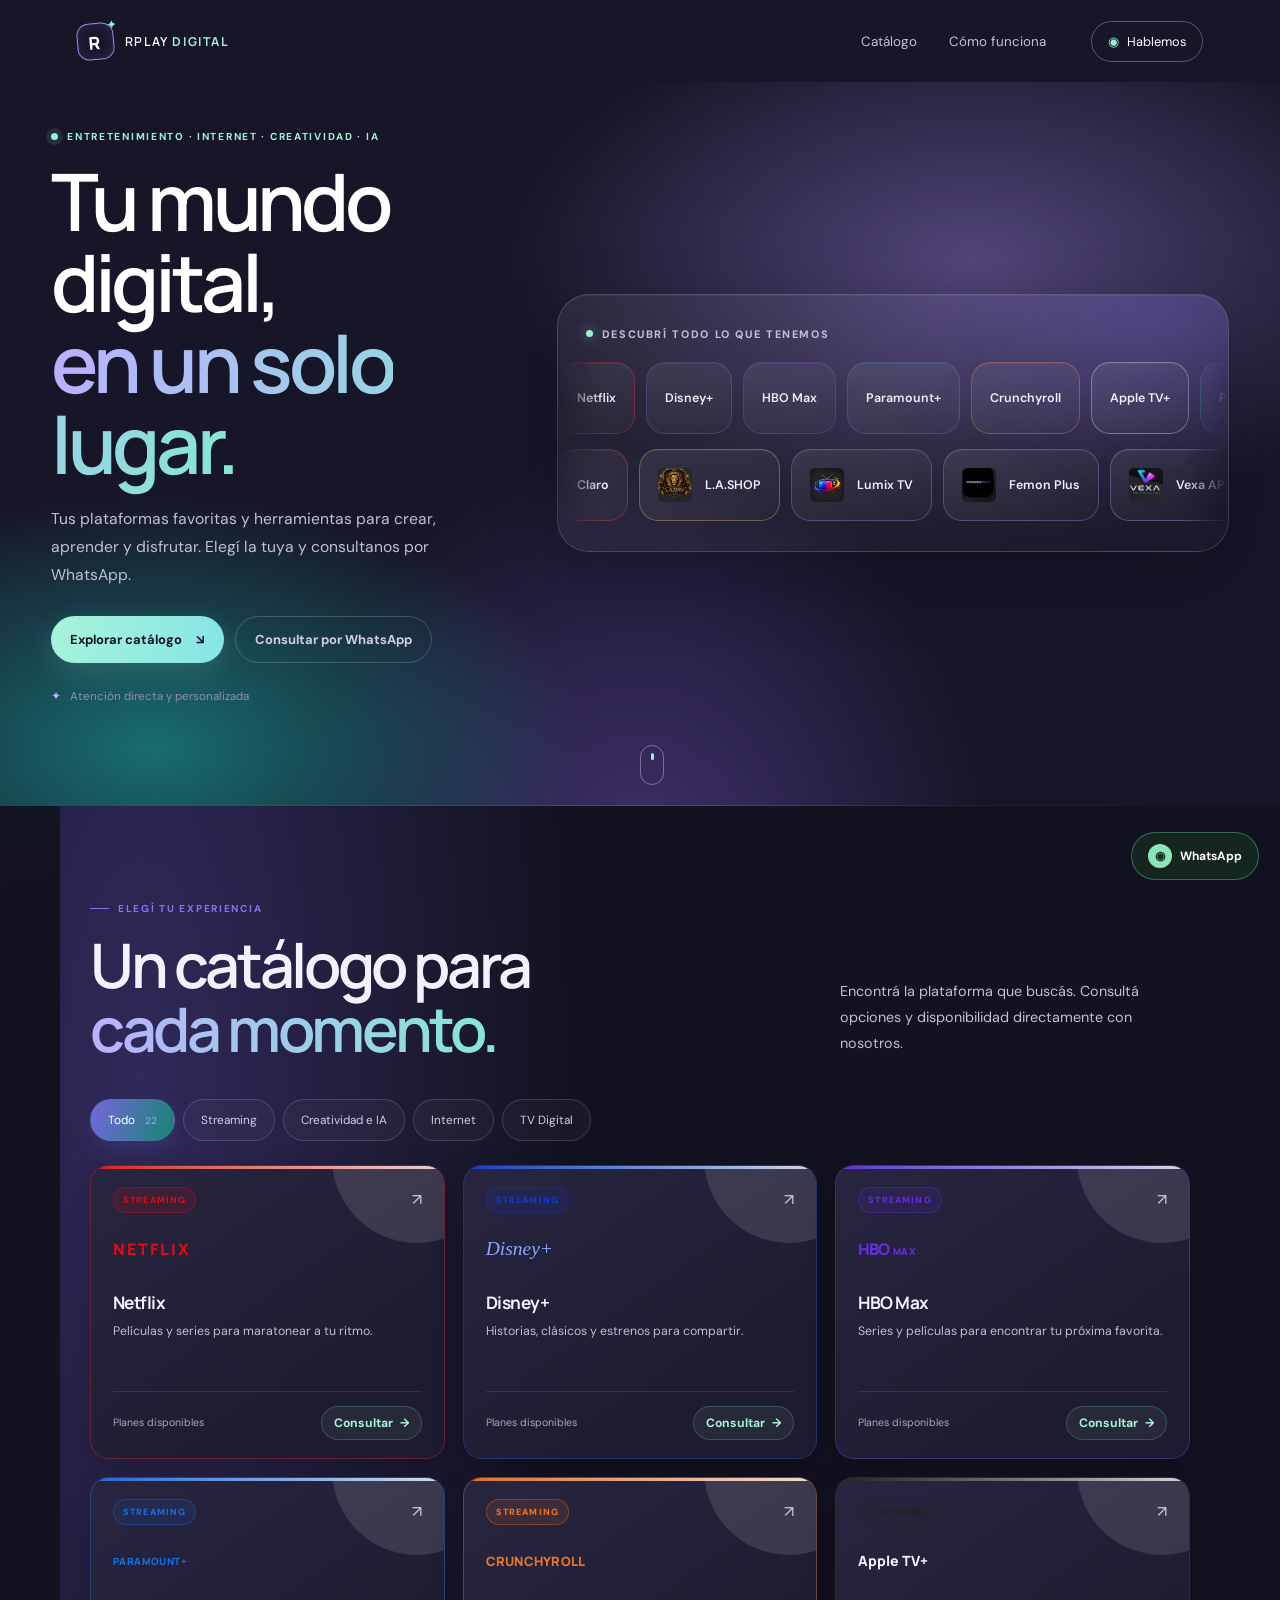
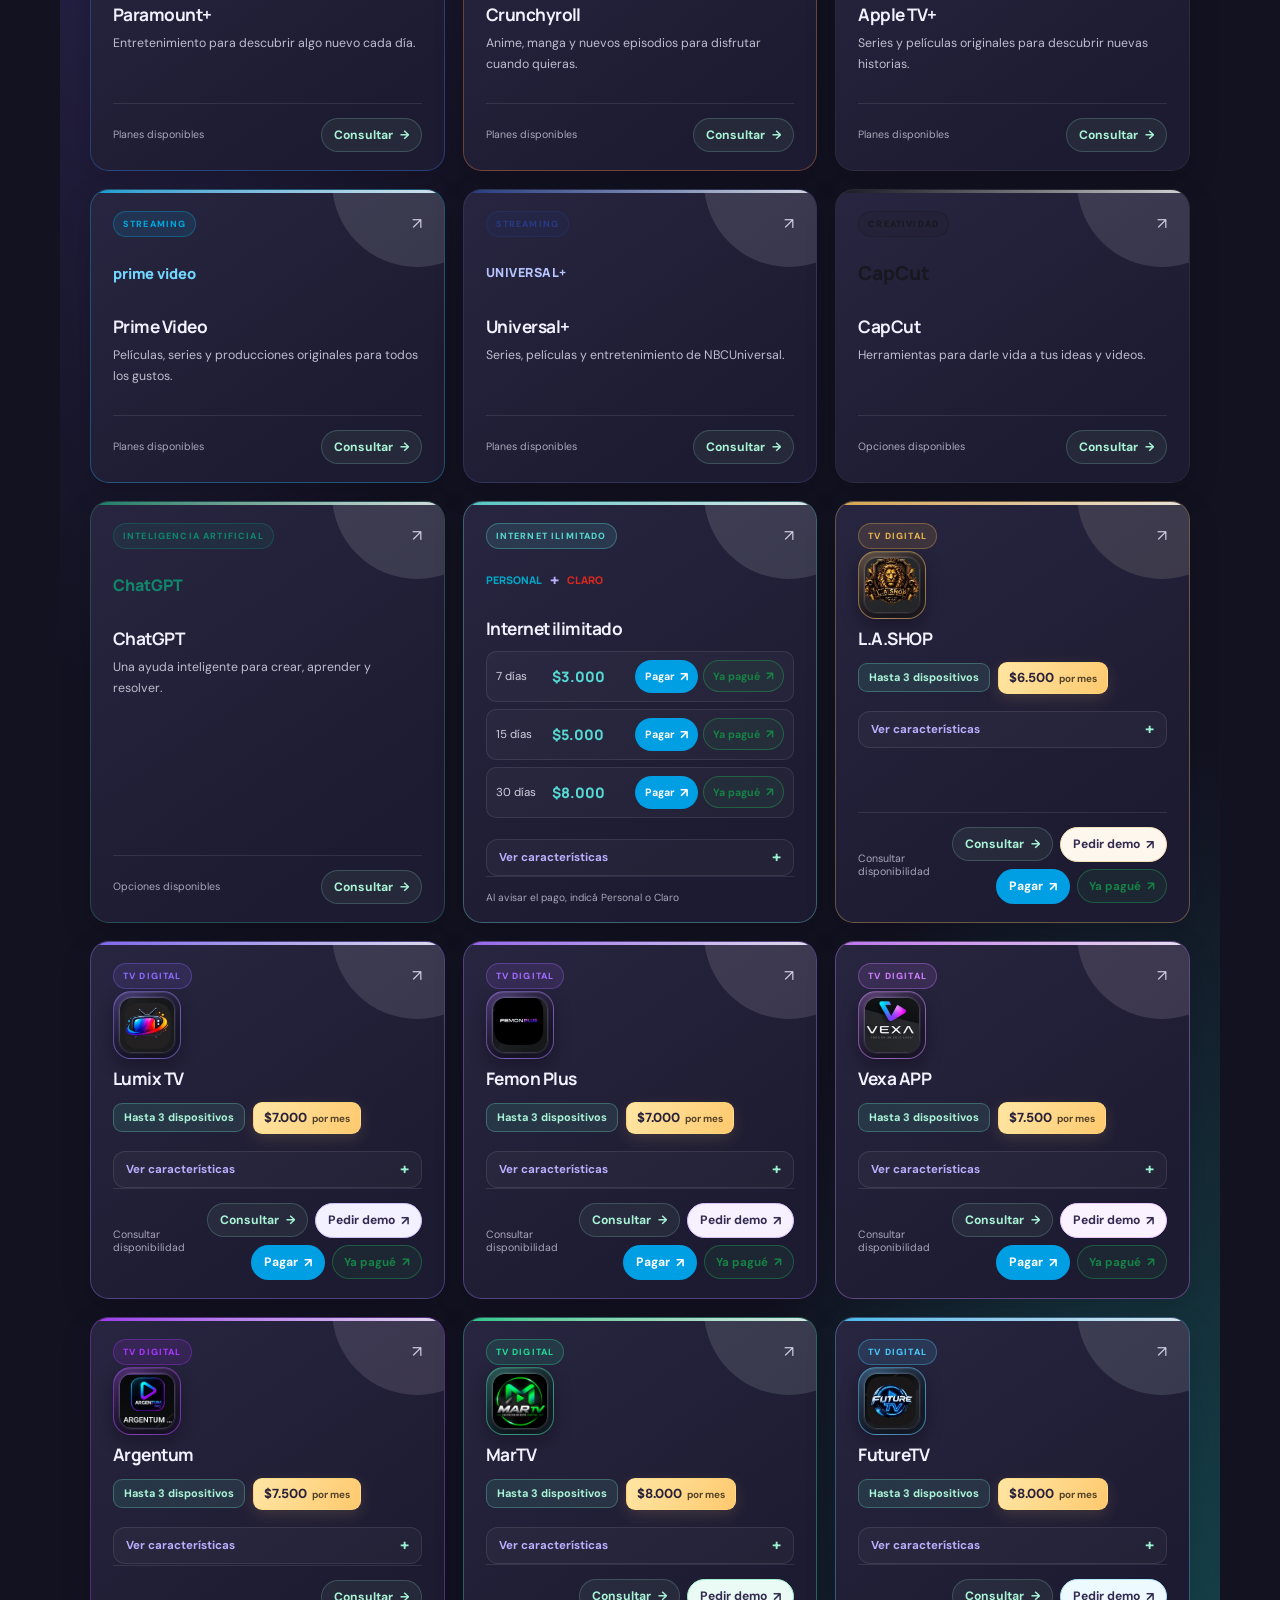
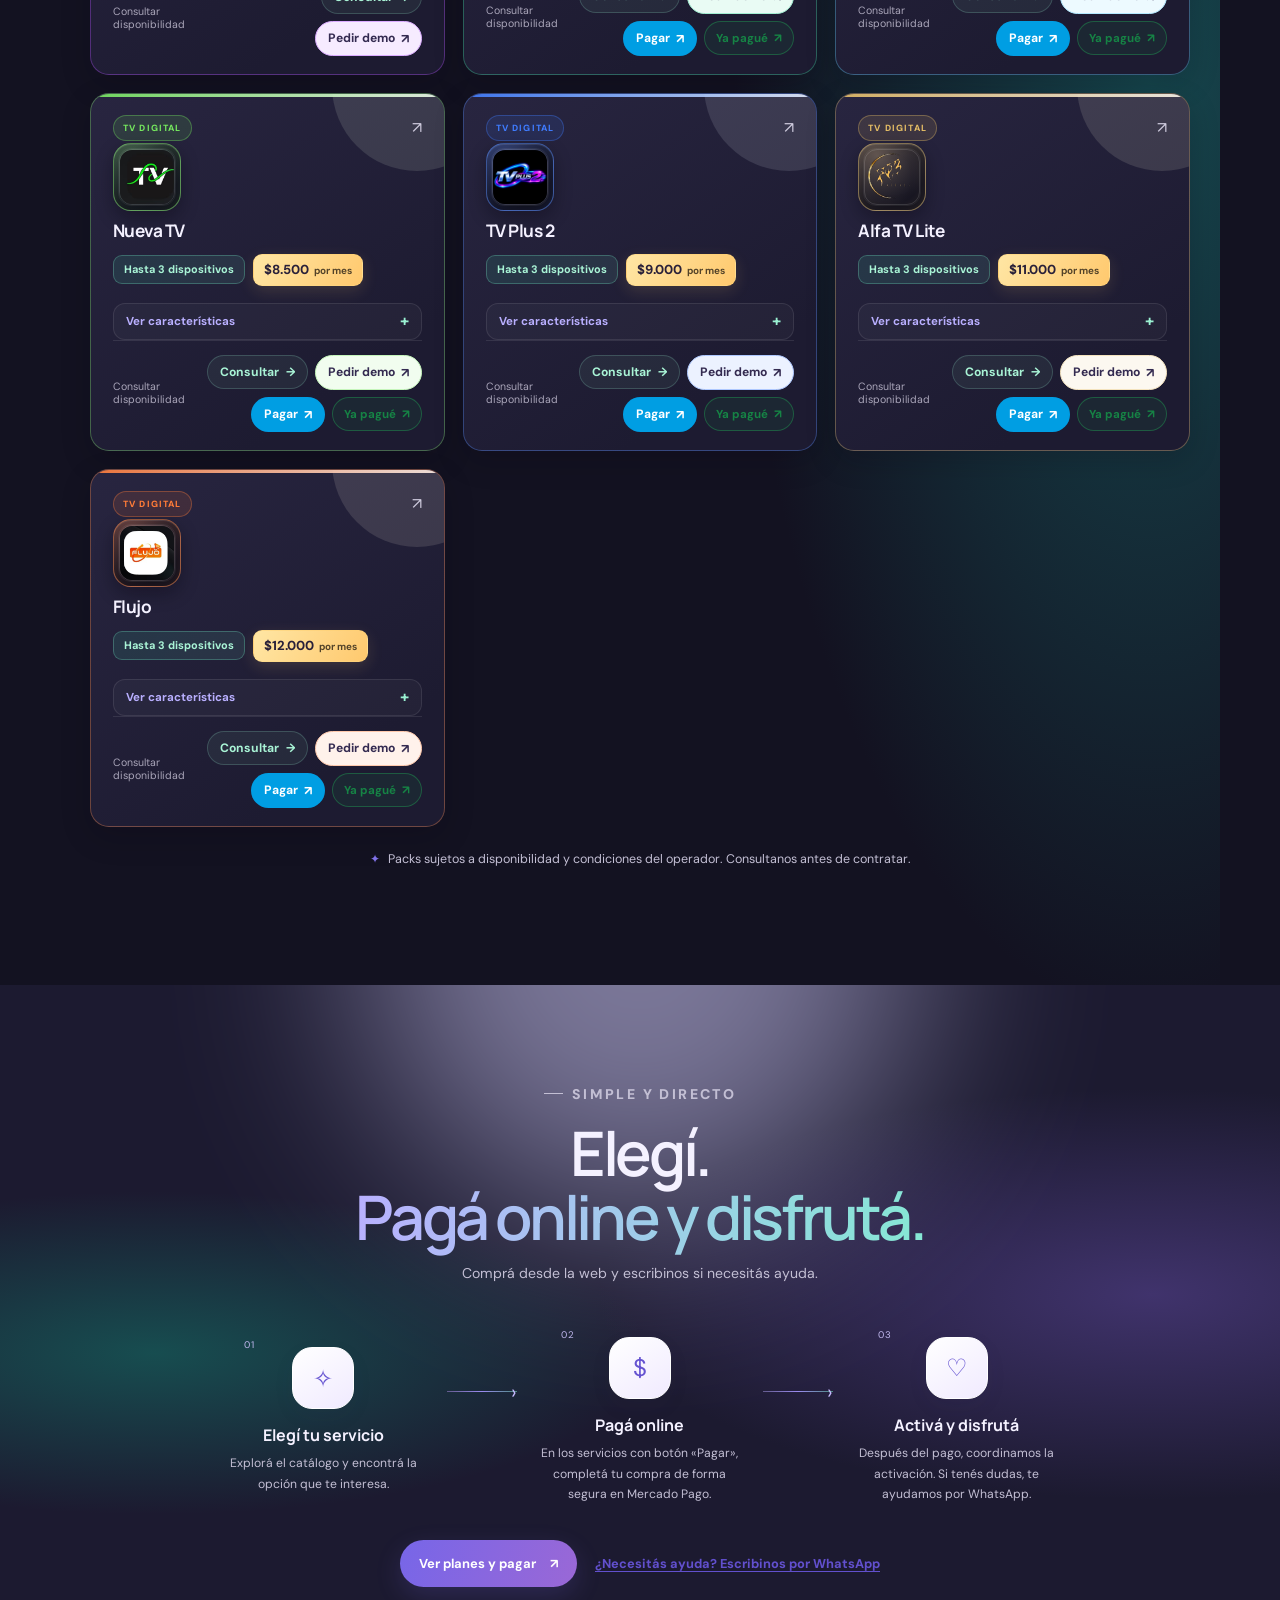
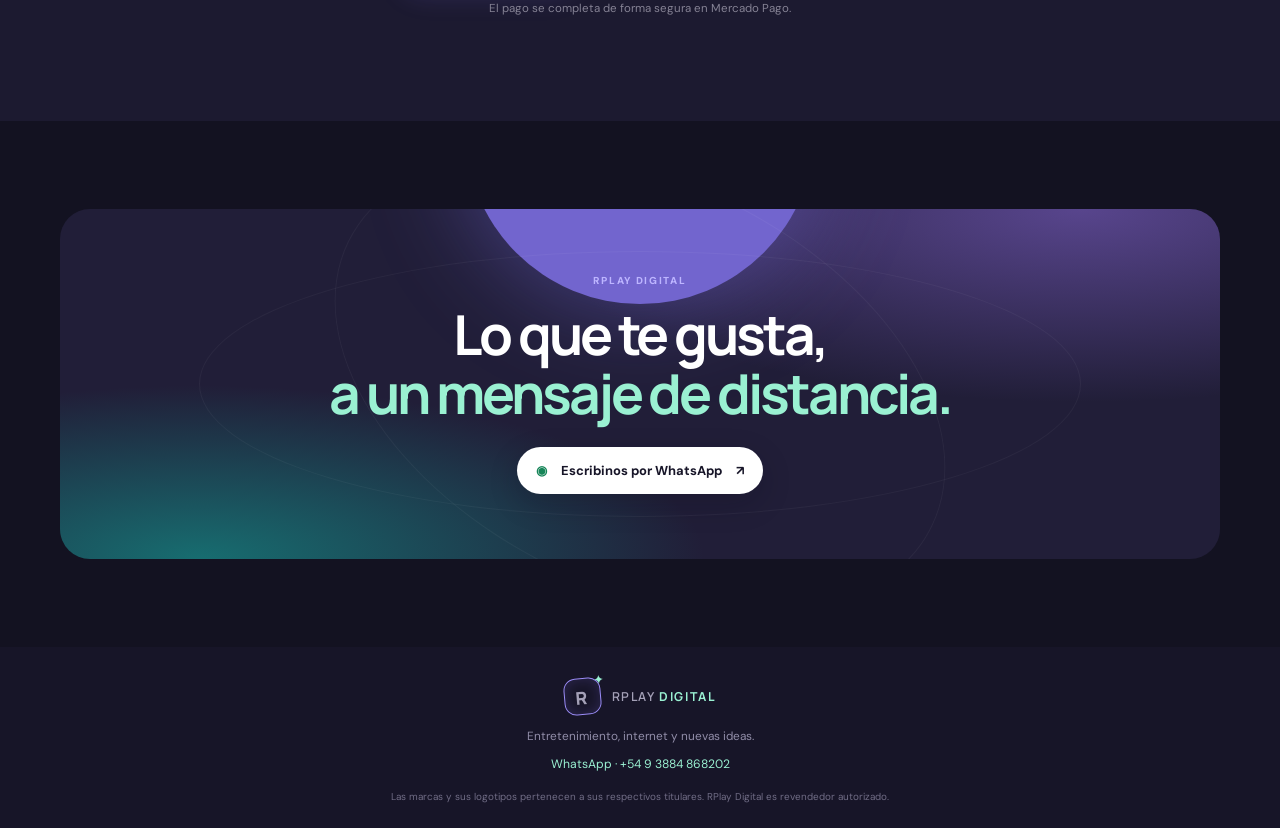
==== commit 116591fe: "Add demo requests for TV apps" ====
--- a/index.html
+++ b/index.html
@@ -47,7 +47,7 @@
         <p>Encontrá la plataforma que buscás. Consultá opciones y disponibilidad directamente con nosotros.</p>
       </div>
       <div class="filters reveal" role="group" aria-label="Filtrar catálogo">
-        <button class="filter active" data-filter="todos" type="button" aria-pressed="true">Todo <small>21</small></button>
+        <button class="filter active" data-filter="todos" type="button" aria-pressed="true">Todo <small>22</small></button>
         <button class="filter" data-filter="streaming" type="button" aria-pressed="false">Streaming</button>
         <button class="filter" data-filter="creatividad" type="button" aria-pressed="false">Creatividad e IA</button>
         <button class="filter" data-filter="internet" type="button" aria-pressed="false">Internet</button>
@@ -204,6 +204,22 @@
           </details>
           <div class="product-bottom"><span>Consultar disponibilidad</span><div class="product-actions"><a class="order-link" data-product="Vexa APP" href="#">Consultar <b>→</b></a><a class="payment-link" href="https://mpago.li/1pTqX5h" target="_blank" rel="noopener noreferrer" aria-label="Pagar Vexa APP, 7.500 pesos, con Mercado Pago">Pagar <b>↗</b></a></div></div>
         </article>
+        <article class="product reveal" data-category="tv" style="--accent:#a936ff;--tint:#f3e7ff">
+          <div class="product-meta"><span>TV DIGITAL</span><b>↗</b></div>
+          <div class="logo tv-app"><span class="tv-app-tile"><img src="assets/tv-apps/argentum.jpg" alt="Logo Argentum" loading="lazy"></span></div>
+          <h3>Argentum</h3><p class="tv-offer-summary"><span>Hasta 3 dispositivos</span><strong>$7.500 <small>por mes</small></strong></p>
+          <details class="tv-features tv-features--alfa">
+            <summary>Ver características</summary>
+            <p>Funciona en hasta <strong>3 dispositivos</strong>. Incluye <strong>Spotify Premium</strong>, <strong>YouTube Music</strong> y <strong>YouTube Premium</strong>.</p>
+            <span class="tv-features__label">Compatible con</span>
+            <div class="tv-compatibility" aria-label="Compatible con Android, Smart TV y celulares">
+              <span><img src="https://cdn.simpleicons.org/android/3DDC84" alt="" loading="lazy">Android</span>
+              <span><svg viewBox="0 0 24 24" aria-hidden="true"><rect x="5" y="2.5" width="14" height="19" rx="2.5"></rect><path d="M10 18.5h4"></path></svg>Celular</span>
+              <span><svg viewBox="0 0 24 24" aria-hidden="true"><rect x="2.5" y="3.5" width="19" height="14" rx="2"></rect><path d="M8 21h8M12 17.5V21"></path></svg>Smart TV</span>
+            </div>
+          </details>
+          <div class="product-bottom"><span>Consultar disponibilidad</span><div class="product-actions"><a class="order-link" data-product="Argentum" href="#">Consultar <b>→</b></a></div></div>
+        </article>
         <article class="product reveal" data-category="tv" style="--accent:#22d995;--tint:#e7fff5">
           <div class="product-meta"><span>TV DIGITAL</span><b>↗</b></div>
           <div class="logo tv-app"><span class="tv-app-tile"><img src="assets/tv-apps/martv-logo.png" alt="Logo MarTV" loading="lazy"></span></div>
--- a/styles.css
+++ b/styles.css
@@ -661,6 +661,26 @@
   gap: 7px;
   flex-wrap: wrap;
 }
+.demo-link {
+  display: inline-flex;
+  align-items: center;
+  gap: 6px;
+  padding: 8px 12px;
+  border: 1px solid color-mix(in srgb, var(--accent) 42%, white);
+  border-radius: 999px;
+  background: color-mix(in srgb, var(--accent) 10%, white);
+  color: #342b51;
+  font-size: .76rem;
+  font-weight: 700;
+  transition: background .2s, transform .2s, box-shadow .2s;
+}
+.demo-link:hover {
+  transform: translateY(-1px);
+  background: var(--accent);
+  box-shadow: 0 5px 14px color-mix(in srgb, var(--accent) 24%, transparent);
+}
+.demo-link:focus-visible { outline: 3px solid #9af1d2; outline-offset: 3px; }
+.demo-link b { font-size: .8rem; }
 .payment-link {
   display: inline-flex;
   align-items: center;
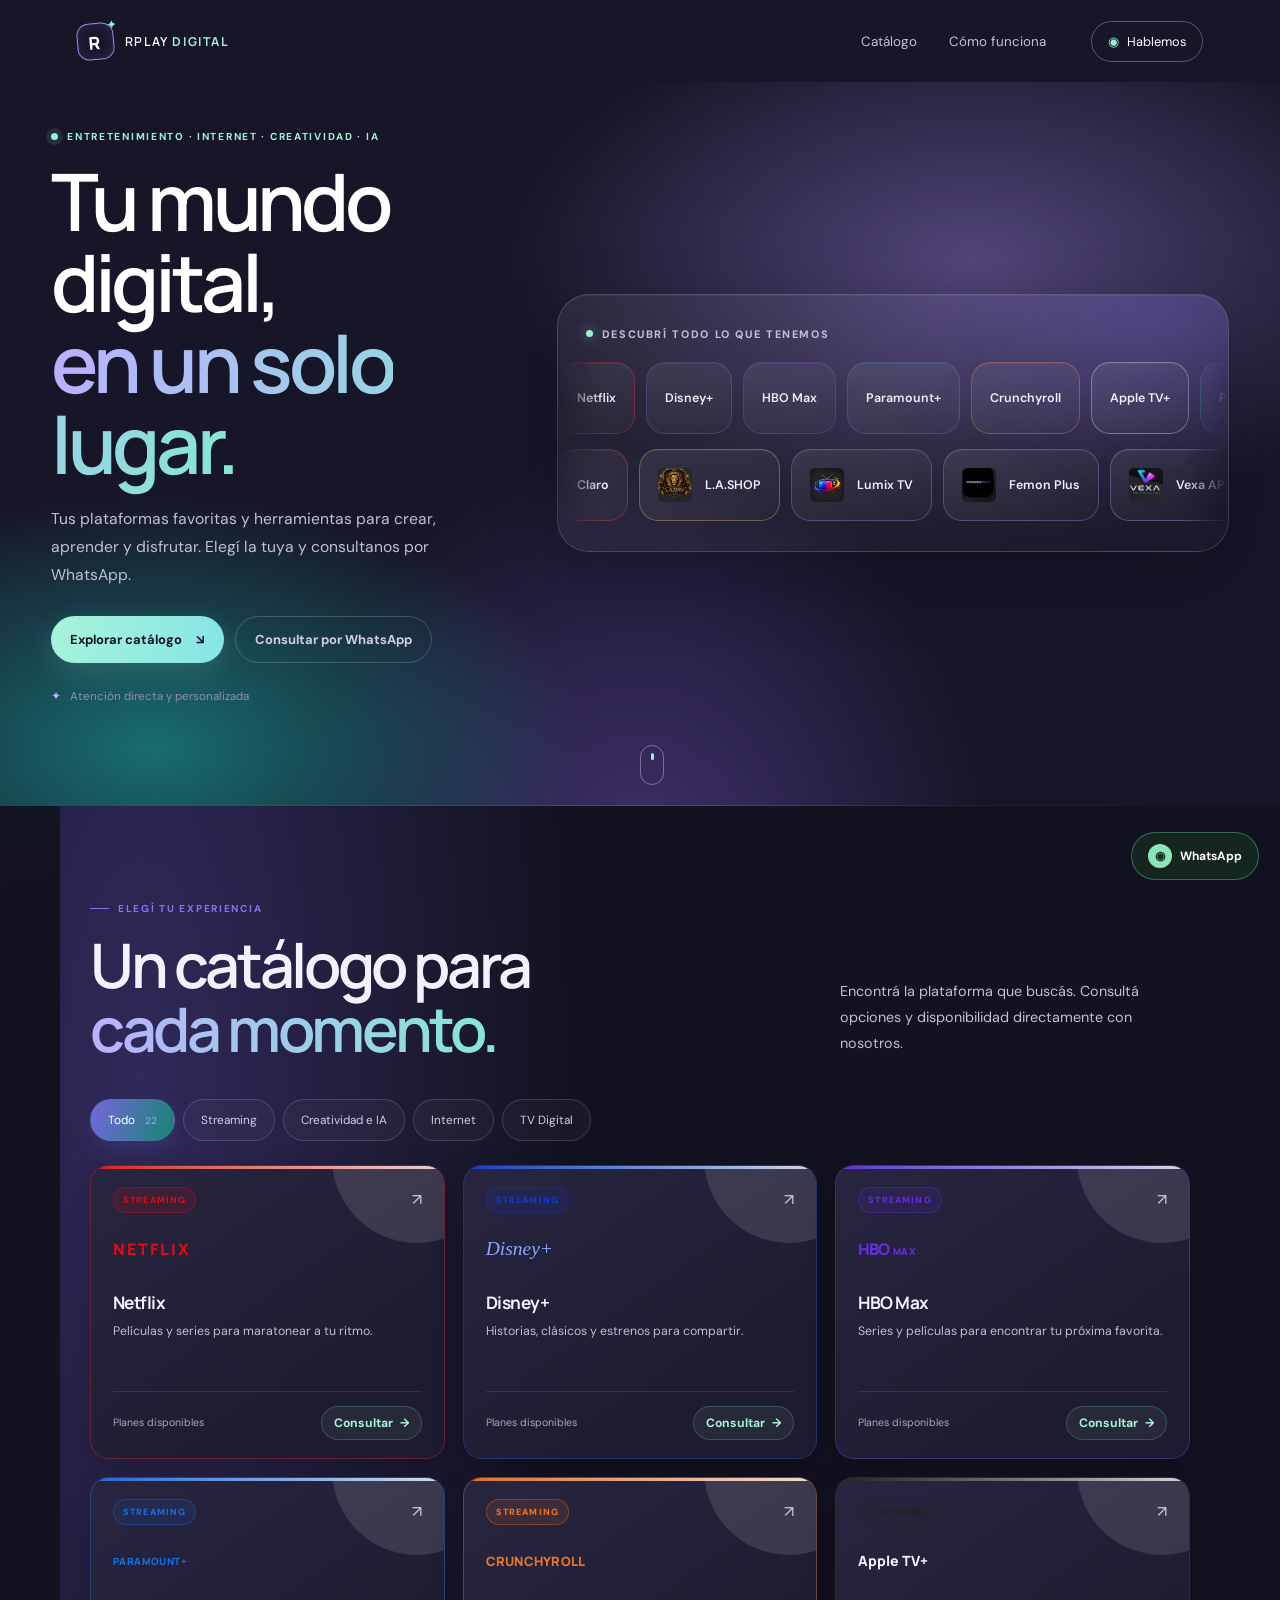
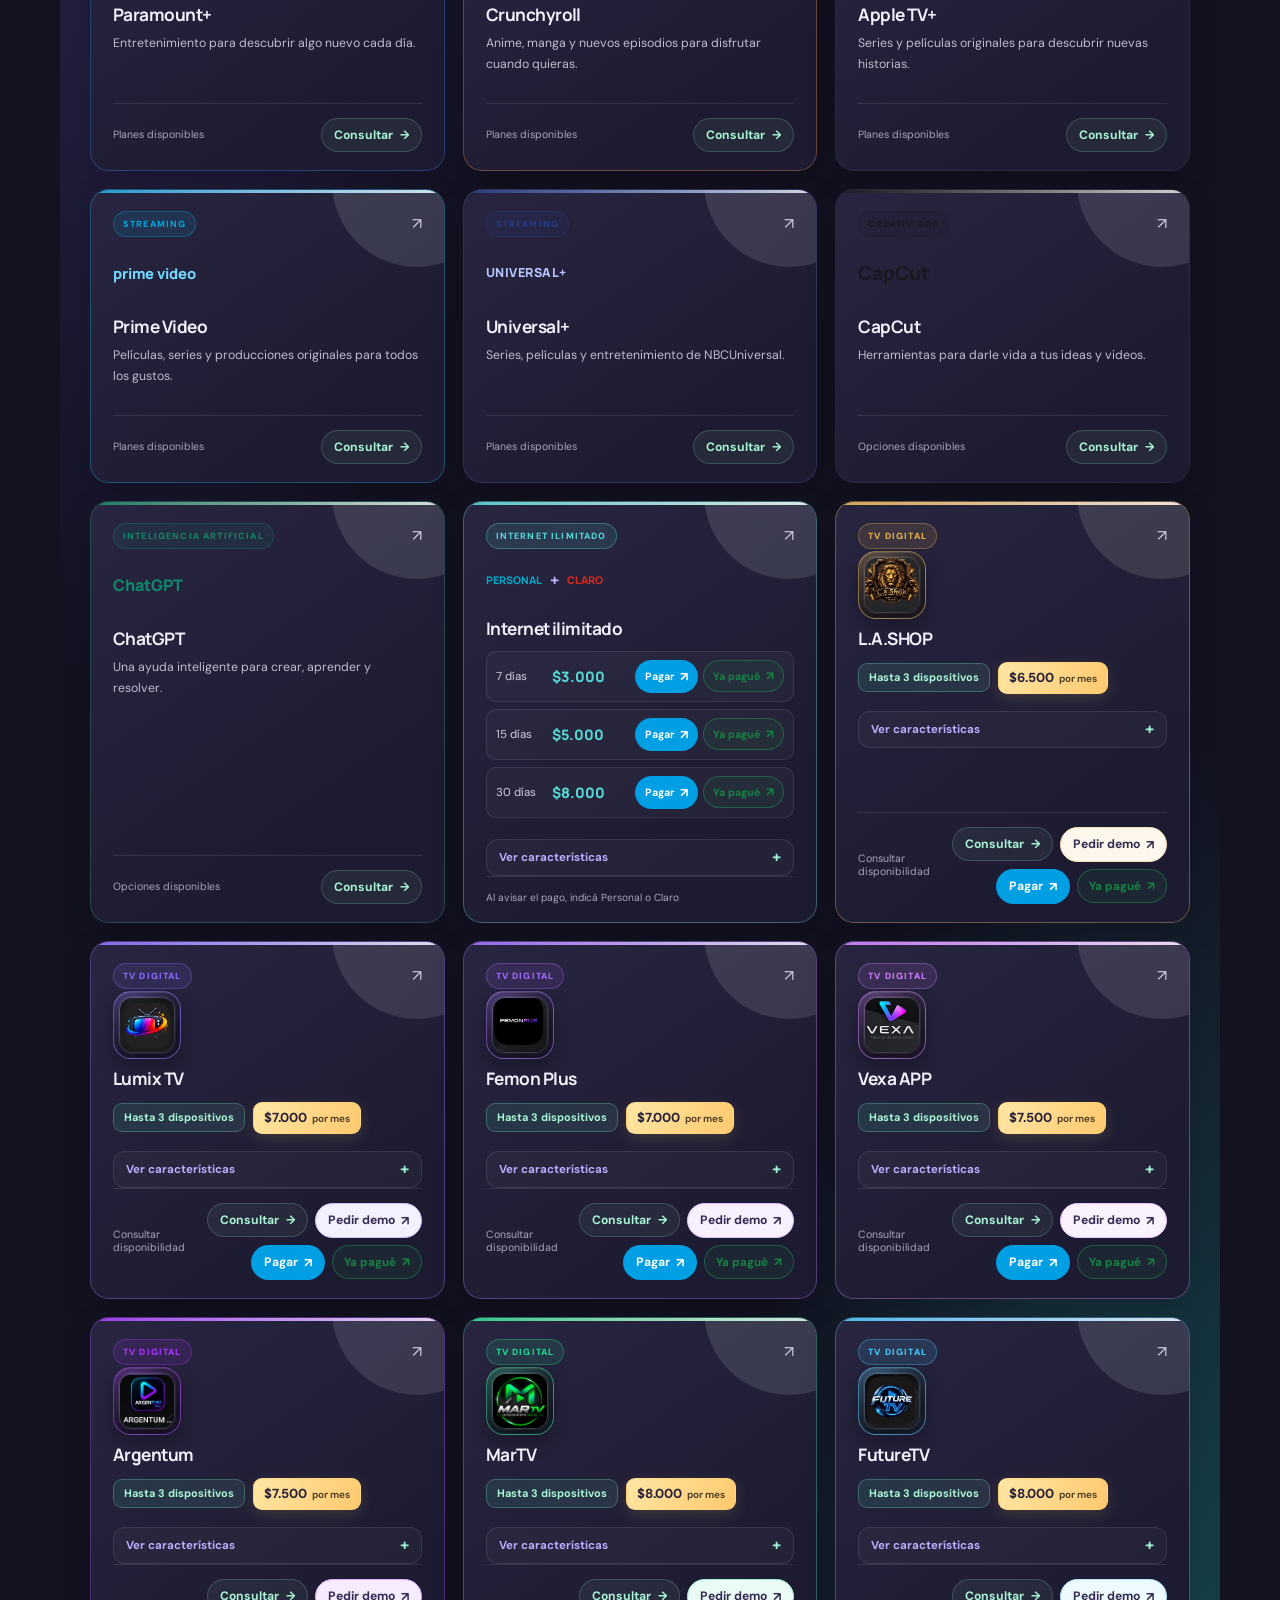
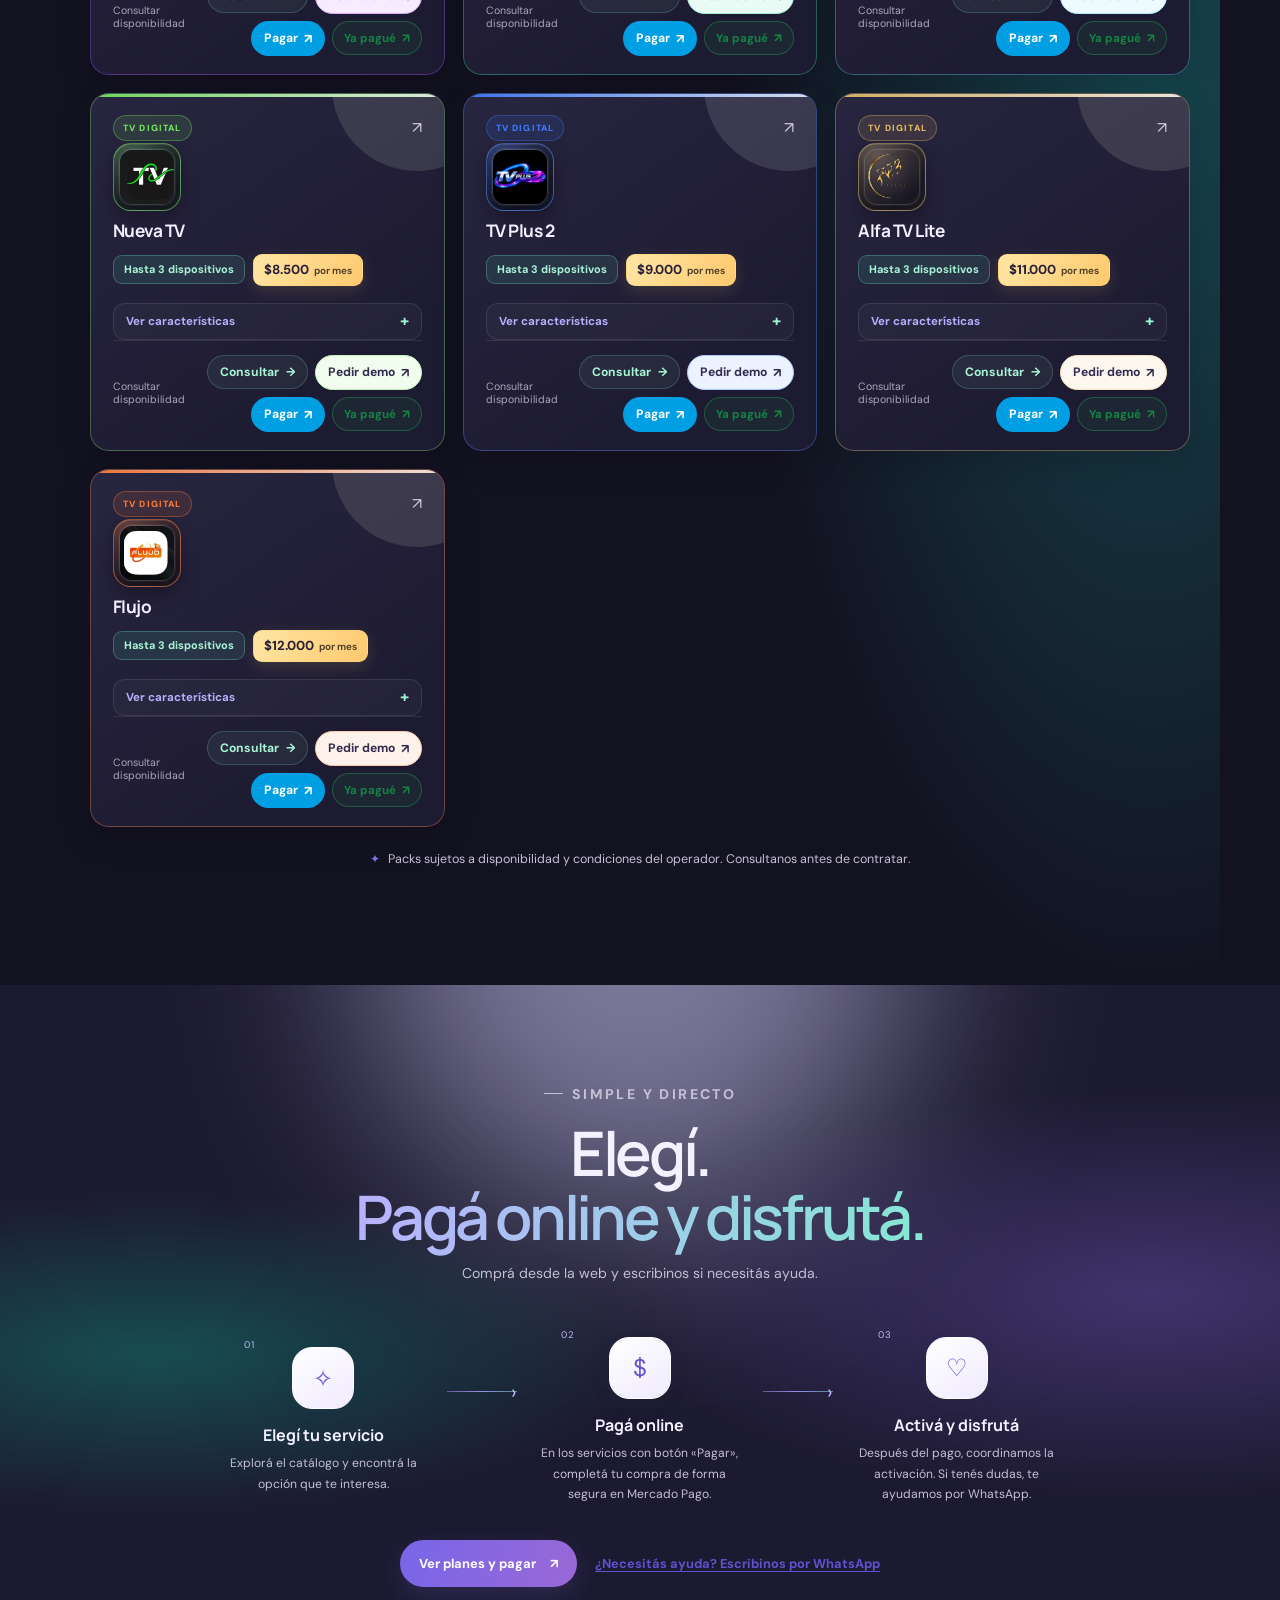
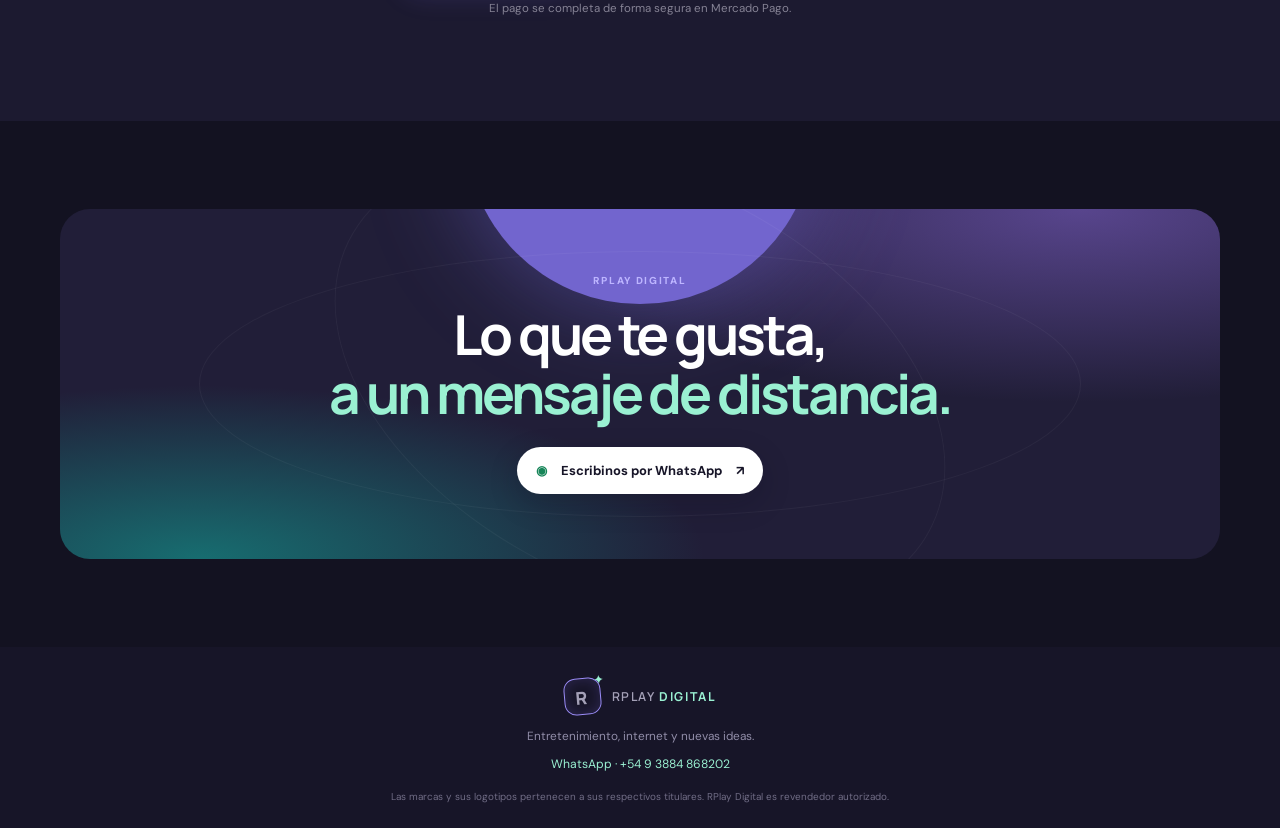
==== commit 57b3adbb: "Add Argentum payment and receipt buttons" ====
--- a/index.html
+++ b/index.html
@@ -218,7 +218,7 @@
               <span><svg viewBox="0 0 24 24" aria-hidden="true"><rect x="2.5" y="3.5" width="19" height="14" rx="2"></rect><path d="M8 21h8M12 17.5V21"></path></svg>Smart TV</span>
             </div>
           </details>
-          <div class="product-bottom"><span>Consultar disponibilidad</span><div class="product-actions"><a class="order-link" data-product="Argentum" href="#">Consultar <b>→</b></a></div></div>
+          <div class="product-bottom"><span>Consultar disponibilidad</span><div class="product-actions"><a class="order-link" data-product="Argentum" href="#">Consultar <b>→</b></a><a class="payment-link" href="https://mpago.li/1pTqX5h" target="_blank" rel="noopener noreferrer" aria-label="Pagar Argentum, 7.500 pesos, con Mercado Pago">Pagar <b>↗</b></a><a class="receipt-link" href="https://wa.me/5493884868202?text=Hola%2C%20ya%20pagu%C3%A9%20Argentum%20en%20RPlay%20Digital.%20Adjunto%20el%20comprobante%20para%20activar%20el%20servicio.%20Mi%20nombre%20es%3A%20___" target="_blank" rel="noopener noreferrer" aria-label="Avisar el pago de Argentum y enviar el comprobante por WhatsApp">Ya pagué <b aria-hidden="true">↗</b></a></div></div>
         </article>
         <article class="product reveal" data-category="tv" style="--accent:#22d995;--tint:#e7fff5">
           <div class="product-meta"><span>TV DIGITAL</span><b>↗</b></div>
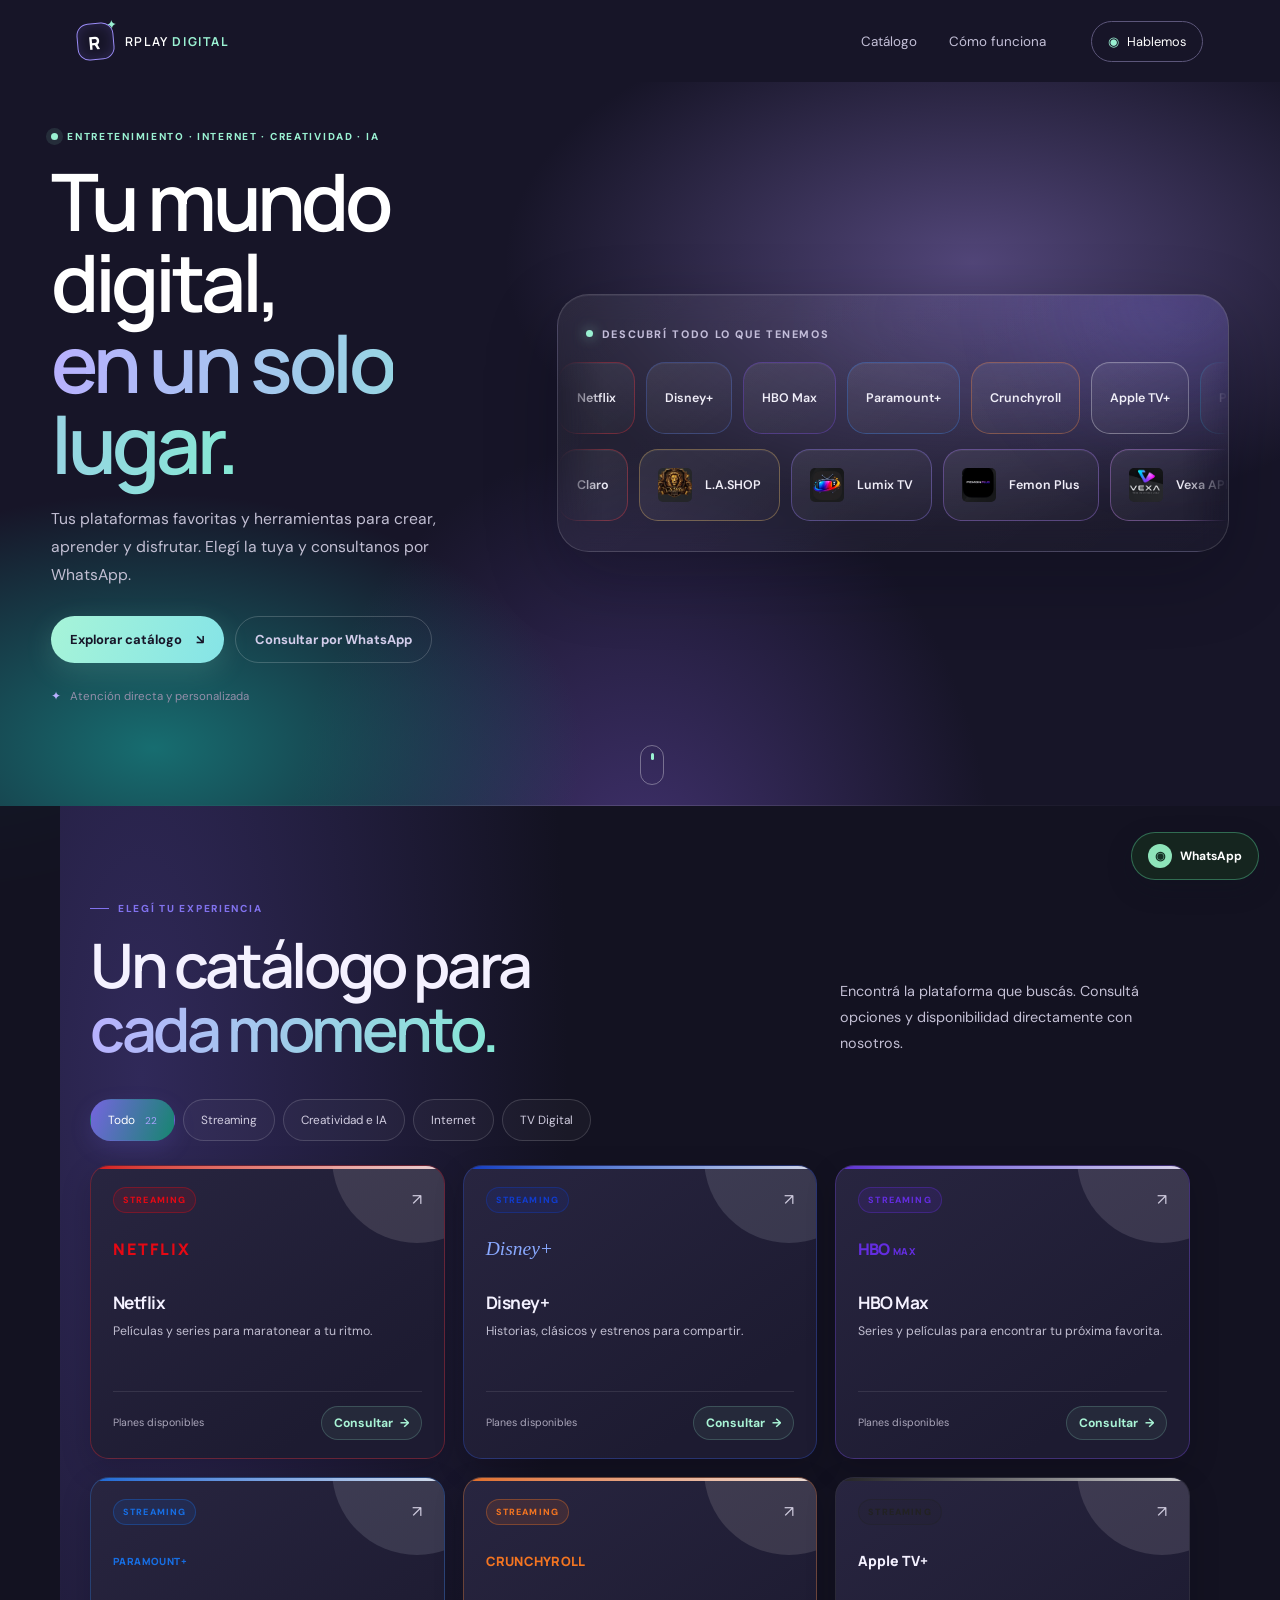
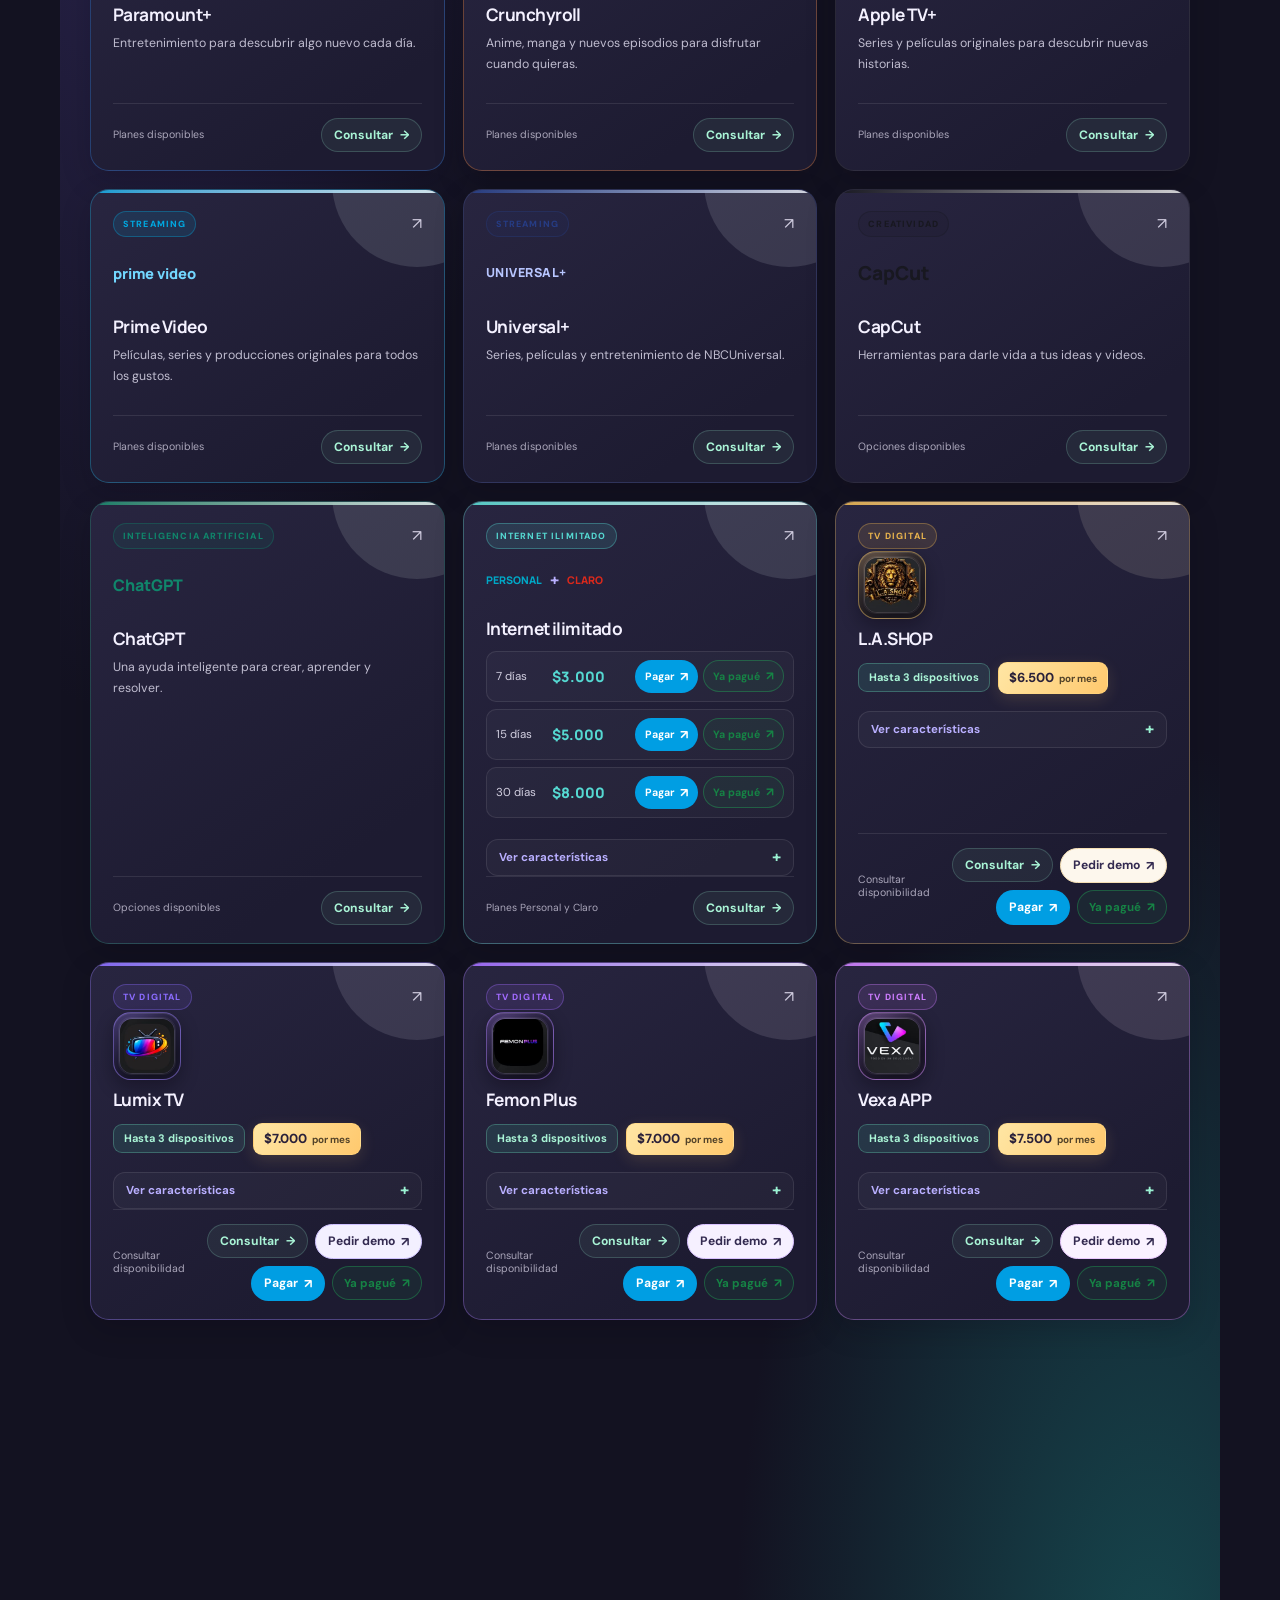
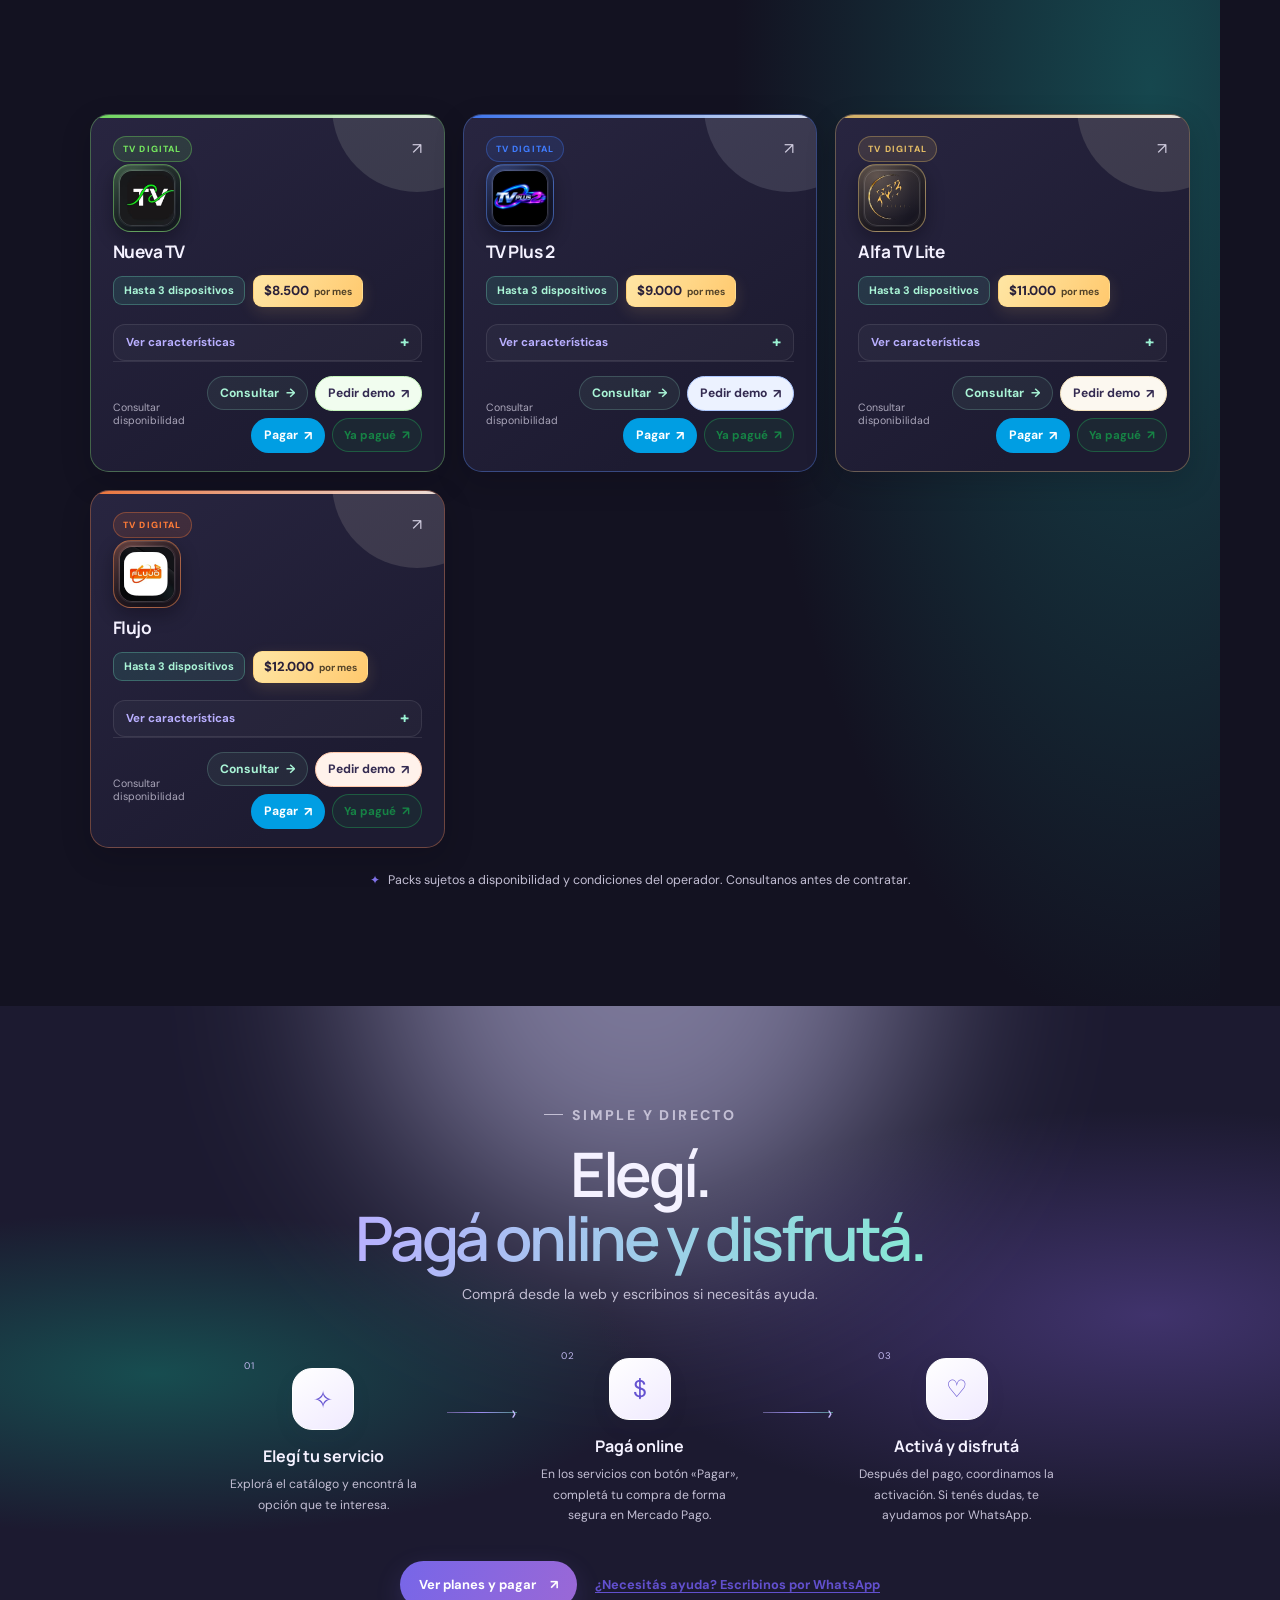
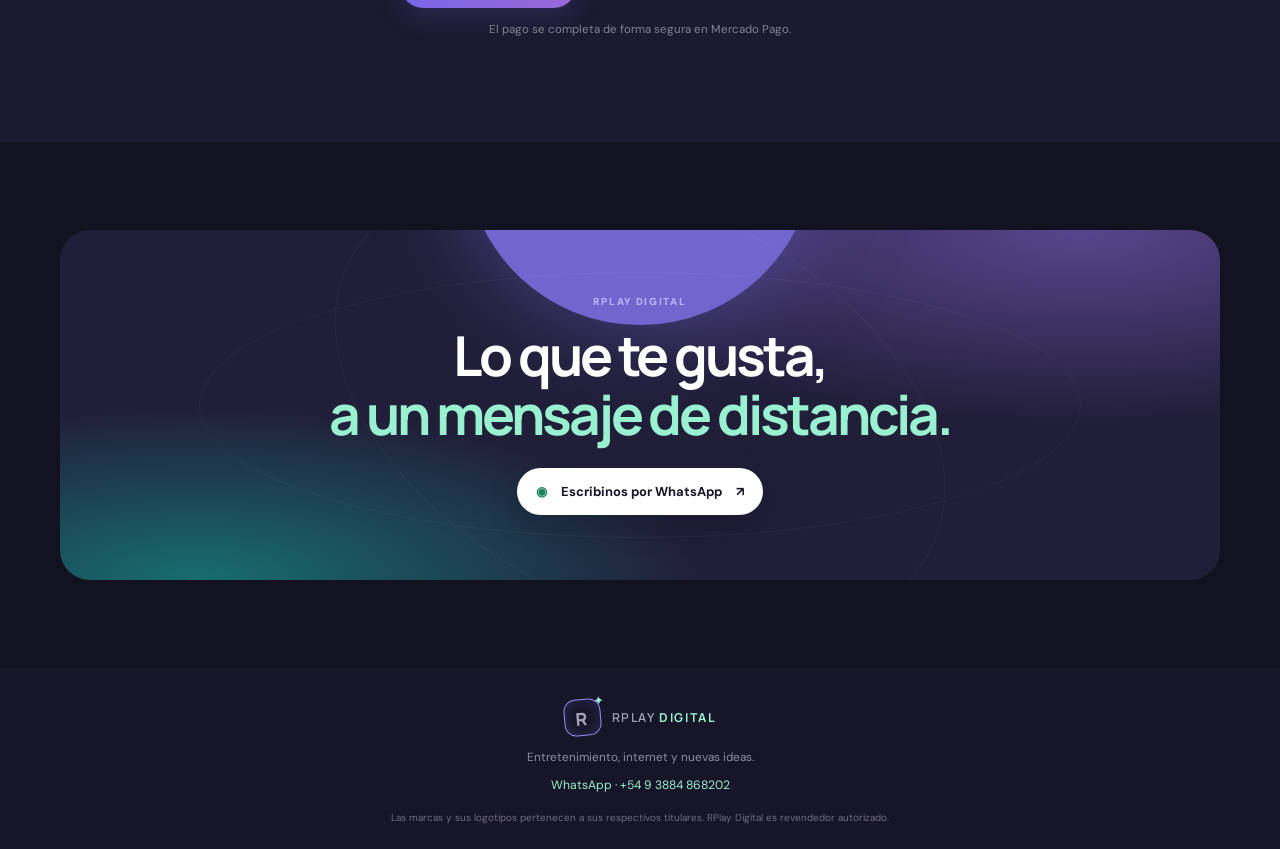
==== commit f72d5bd2: "Add TV Digital guide and internet contact option" ====
--- a/index.html
+++ b/index.html
@@ -9,7 +9,7 @@
   <link rel="preconnect" href="https://fonts.googleapis.com">
   <link rel="preconnect" href="https://fonts.gstatic.com" crossorigin>
   <link href="https://fonts.googleapis.com/css2?family=DM+Sans:wght@400;500;600;700&family=Manrope:wght@400;500;600;700;800&display=swap" rel="stylesheet">
-  <link rel="stylesheet" href="styles.css?v=20261019-rplay-internet-all-plans">
+  <link rel="stylesheet" href="styles.css?v=20261019-tv-guide-internet-consulta">
 </head>
 <body>
   <div class="ambient ambient-one" aria-hidden="true"></div>
@@ -53,6 +53,16 @@
         <button class="filter" data-filter="internet" type="button" aria-pressed="false">Internet</button>
         <button class="filter" data-filter="tv" type="button" aria-pressed="false">TV Digital</button>
       </div>
+
+      <details class="tv-how-guide reveal" id="tv-how-guide" hidden>
+        <summary>¿Cómo funciona TV Digital?</summary>
+        <div class="tv-how-guide__steps">
+          <article><span>01</span><div><strong>Elegí una aplicación</strong><p>Revisá su precio, cantidad de dispositivos y compatibilidad. Si querés, tocá «Pedir demo» para consultar por WhatsApp.</p></div></article>
+          <article><span>02</span><div><strong>Contratá desde el catálogo</strong><p>Tocá «Pagar» para completar el pago de forma segura con Mercado Pago.</p></div></article>
+          <article><span>03</span><div><strong>Enviá el comprobante</strong><p>Después del pago, tocá «Ya pagué», adjuntá el comprobante e indicá tu nombre y la aplicación elegida.</p></div></article>
+          <article><span>04</span><div><strong>Recibí ayuda para empezar</strong><p>Te confirmamos el pago y coordinamos por WhatsApp los datos e instrucciones para usarla en un dispositivo compatible.</p></div></article>
+        </div>
+      </details>
 
       <div class="products">
         <article class="product reveal" data-category="streaming" style="--accent:#e50914;--tint:#fff0f0">
@@ -136,7 +146,7 @@
               <span><svg viewBox="0 0 24 24" aria-hidden="true"><rect x="2.5" y="3.5" width="19" height="14" rx="2"></rect><path d="M8 21h8M12 17.5V21"></path></svg>Smart TV</span>
             </div>
           </details>
-          <div class="product-bottom"><span>Al avisar el pago, indicá Personal o Claro</span></div>
+          <div class="product-bottom"><span>Planes Personal y Claro</span><a class="order-link" data-product="Internet ilimitado de Personal o Claro" href="#">Consultar <b>→</b></a></div>
         </article>
         <article class="product reveal" data-category="tv" style="--accent:#e8b34d;--tint:#fff5df">
           <div class="product-meta"><span>TV DIGITAL</span><b>↗</b></div>
@@ -353,7 +363,7 @@
   </footer>
 
   <a class="floating-wa" href="https://wa.me/5493884868202?text=Hola%2C%20quiero%20consultar%20por%20RPlay%20Digital." target="_blank" rel="noopener noreferrer" aria-label="Consultar por WhatsApp"><span>◉</span> WhatsApp</a>
-  <script src="script.js?v=20261019-rplay-internet-all-plans"></script>
+  <script src="script.js?v=20261019-tv-guide-internet-consulta"></script>
 </body>
 </html>
 
--- a/styles.css
+++ b/styles.css
@@ -627,6 +627,81 @@
   color: #aaa6ba;
   font-size: .65rem;
 }
+.tv-how-guide {
+  margin: 0 0 22px;
+  padding: 0;
+  overflow: hidden;
+  border: 1px solid #9b8dff55;
+  border-radius: 17px;
+  background: linear-gradient(115deg, #7664df1c, #2b26431a 60%, #38cda312);
+  color: #f4f1ff;
+  box-shadow: 0 12px 35px #08071225;
+}
+.tv-how-guide[hidden] { display: none !important; }
+.tv-how-guide summary {
+  display: flex;
+  align-items: center;
+  justify-content: space-between;
+  gap: 16px;
+  padding: 17px 20px;
+  color: #e8e3ff;
+  cursor: pointer;
+  font-size: .9rem;
+  font-weight: 750;
+  list-style: none;
+}
+.tv-how-guide summary::-webkit-details-marker { display: none; }
+.tv-how-guide summary::after {
+  content: "+";
+  display: grid;
+  width: 27px;
+  height: 27px;
+  flex: 0 0 27px;
+  place-items: center;
+  border: 1px solid #9b8dff66;
+  border-radius: 50%;
+  color: #a9f4d6;
+  font-size: 1.1rem;
+  line-height: 1;
+}
+.tv-how-guide[open] summary::after { content: "−"; }
+.tv-how-guide__steps {
+  display: grid;
+  grid-template-columns: repeat(4, minmax(0, 1fr));
+  gap: 10px;
+  padding: 0 15px 15px;
+}
+.tv-how-guide__steps article {
+  display: flex;
+  gap: 10px;
+  min-height: 105px;
+  padding: 13px 12px;
+  border: 1px solid #ffffff16;
+  border-radius: 12px;
+  background: #11101b55;
+}
+.tv-how-guide__steps article > span {
+  color: #a9f4d6;
+  font-size: .68rem;
+  font-weight: 800;
+  letter-spacing: .05em;
+}
+.tv-how-guide__steps strong { color: #fff; font-size: .72rem; }
+.tv-how-guide__steps p {
+  margin: 6px 0 0;
+  color: #c0bdd0;
+  font-size: .66rem;
+  line-height: 1.6;
+}
+@media (max-width: 900px) {
+  .tv-how-guide__steps { grid-template-columns: repeat(2, minmax(0, 1fr)); }
+}
+@media (max-width: 520px) {
+  .tv-how-guide { margin-bottom: 17px; }
+  .tv-how-guide summary { padding: 15px 16px; }
+  .tv-how-guide__steps { grid-template-columns: 1fr; padding: 0 10px 10px; }
+  .tv-how-guide__steps article { min-height: 0; }
+}
 .tv-compatibility {
   display: flex;
   flex-wrap: wrap;
@@ -869,4 +944,4 @@
   .internet-price-option .product-actions { gap: 4px; }
   .internet-price-option .payment-link,
   .internet-price-option .receipt-link { padding: 7px; font-size: .61rem; }
-}+}
